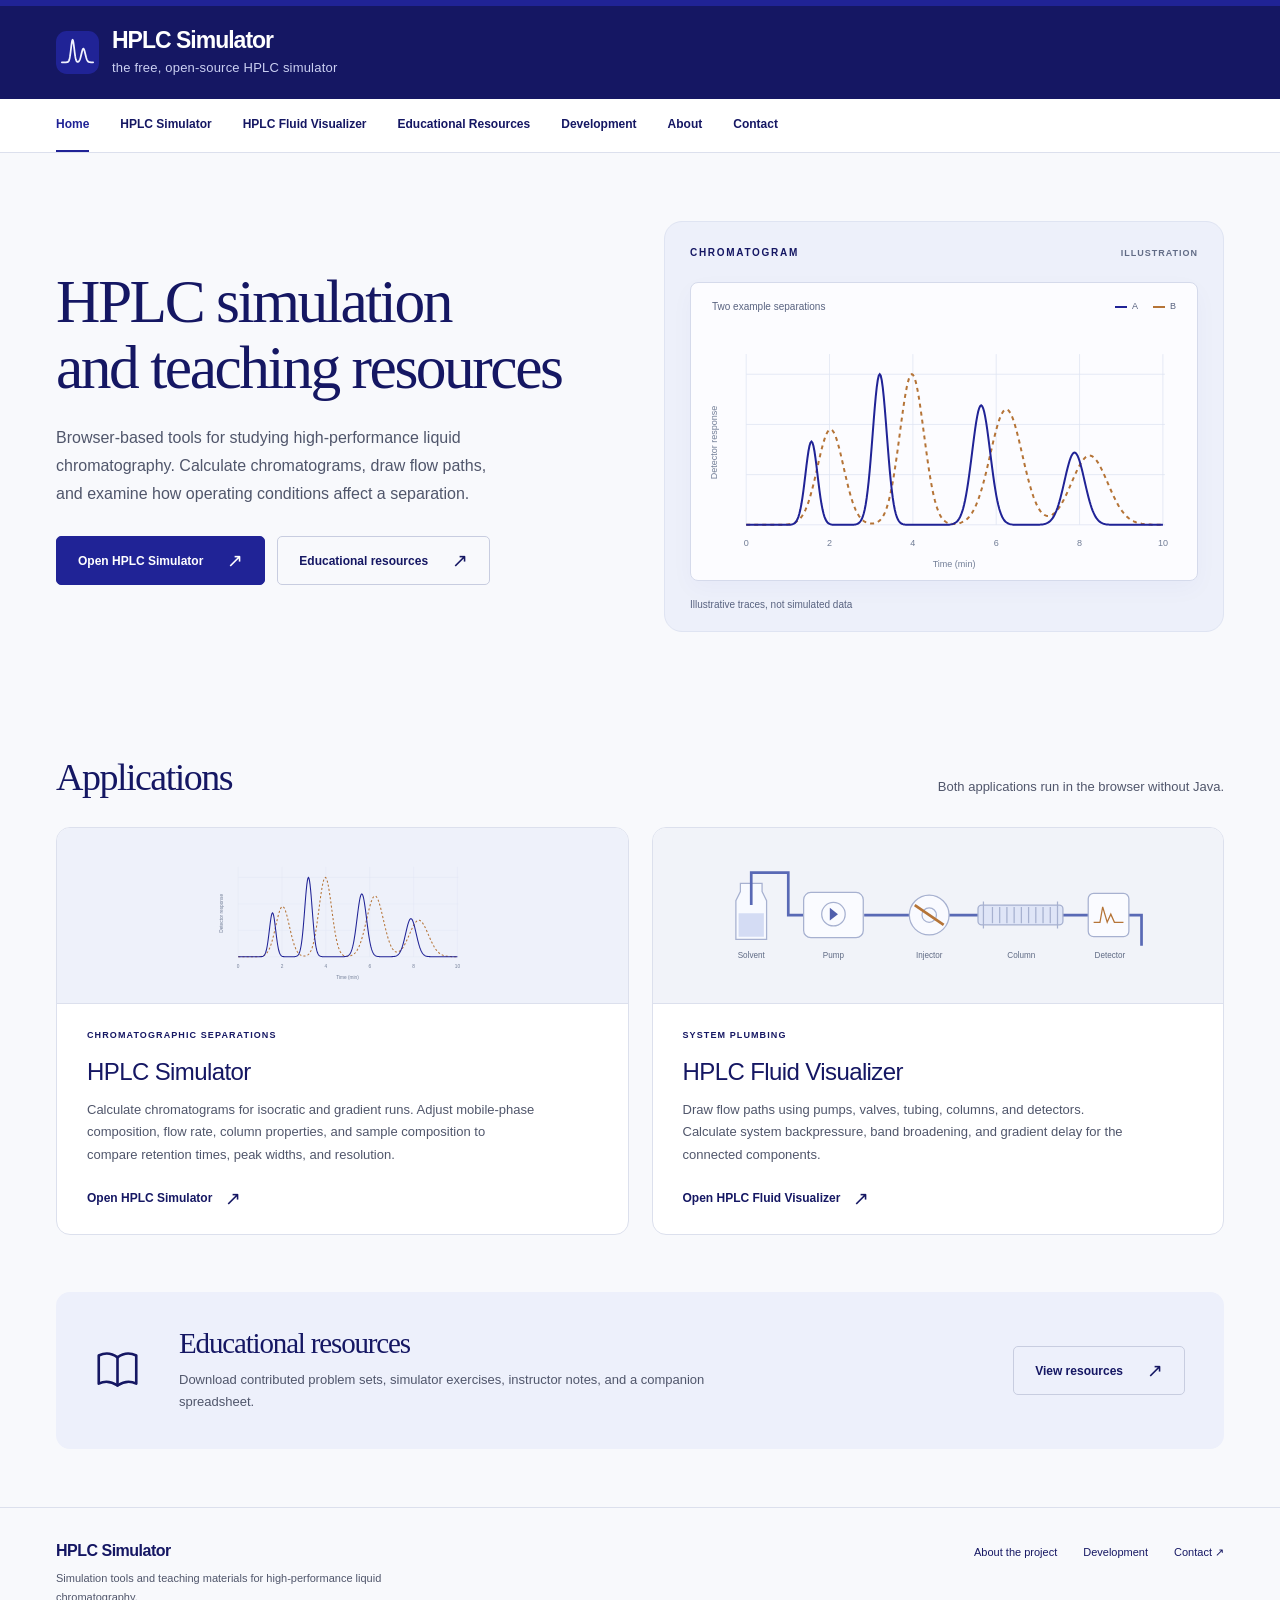
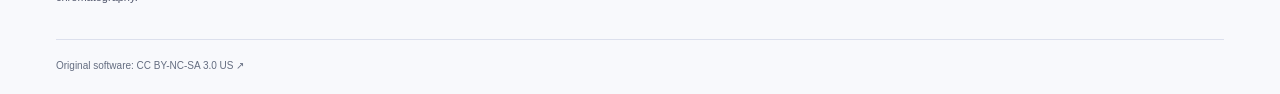
==== public/index.html @ 45ff45a1 "Add complete HPLC website for Cloudflare Pages" ====
<!doctype html>
<html lang="en"><head><meta charset="utf-8"><meta name="viewport" content="width=device-width, initial-scale=1"><meta name="description" content="Free HPLC simulation and education resources for students, educators, and scientists."><meta name="theme-color" content="#202396"><title>Home | HPLC Simulator</title><link rel="icon" href="assets/favicon.svg?v=6b6e14ec6e" type="image/svg+xml"><link rel="stylesheet" href="assets/site.css?v=50086b3960"><script src="assets/site.js?v=9037c2415f" defer></script></head>
<body><a class="skip" href="#main">Skip to content</a><header class="header"><div class="wrap"><div class="masthead"><a href="index.html" class="brand" aria-label="HPLC Simulator home"><svg aria-hidden="true" viewBox="0 0 44 44" fill="none"><rect width="44" height="44" rx="11" fill="#202396"/><path d="M6.00 32.00 L6.25 32.00 L6.50 32.00 L6.75 32.00 L7.00 32.00 L7.25 32.00 L7.50 32.00 L7.75 32.00 L8.00 32.00 L8.25 32.00 L8.50 32.00 L8.75 32.00 L9.00 32.00 L9.25 32.00 L9.50 32.00 L9.75 32.00 L10.00 32.00 L10.25 31.99 L10.50 31.99 L10.75 31.98 L11.00 31.97 L11.25 31.95 L11.50 31.91 L11.75 31.85 L12.00 31.77 L12.25 31.64 L12.50 31.44 L12.75 31.17 L13.00 30.78 L13.25 30.26 L13.50 29.58 L13.75 28.69 L14.00 27.60 L14.25 26.26 L14.50 24.70 L14.75 22.92 L15.00 20.97 L15.25 18.89 L15.50 16.79 L15.75 14.74 L16.00 12.86 L16.25 11.26 L16.50 10.03 L16.75 9.26 L17.00 9.00 L17.25 9.26 L17.50 10.03 L17.75 11.26 L18.00 12.86 L18.25 14.74 L18.50 16.78 L18.75 18.89 L19.00 20.97 L19.25 22.92 L19.50 24.70 L19.75 26.26 L20.00 27.59 L20.25 28.69 L20.50 29.56 L20.75 30.24 L21.00 30.75 L21.25 31.12 L21.50 31.37 L21.75 31.53 L22.00 31.61 L22.25 31.63 L22.50 31.59 L22.75 31.50 L23.00 31.35 L23.25 31.15 L23.50 30.88 L23.75 30.53 L24.00 30.10 L24.25 29.58 L24.50 28.97 L24.75 28.26 L25.00 27.45 L25.25 26.56 L25.50 25.59 L25.75 24.56 L26.00 23.51 L26.25 22.45 L26.50 21.43 L26.75 20.48 L27.00 19.65 L27.25 18.95 L27.50 18.43 L27.75 18.11 L28.00 18.00 L28.25 18.11 L28.50 18.43 L28.75 18.95 L29.00 19.65 L29.25 20.48 L29.50 21.43 L29.75 22.45 L30.00 23.51 L30.25 24.56 L30.50 25.59 L30.75 26.56 L31.00 27.45 L31.25 28.26 L31.50 28.97 L31.75 29.59 L32.00 30.11 L32.25 30.54 L32.50 30.89 L32.75 31.17 L33.00 31.38 L33.25 31.55 L33.50 31.68 L33.75 31.78 L34.00 31.84 L34.25 31.89 L34.50 31.93 L34.75 31.95 L35.00 31.97 L35.25 31.98 L35.50 31.99 L35.75 31.99 L36.00 32.00 L36.25 32.00 L36.50 32.00 L36.75 32.00 L37.00 32.00 L37.25 32.00 L37.50 32.00 L37.75 32.00 L38.00 32.00" stroke="#f1f3ff" stroke-width="1.8" stroke-linecap="round" stroke-linejoin="round"/></svg><span><strong>HPLC Simulator</strong><small>the free, open-source HPLC simulator</small></span></a><button class="menu-toggle" aria-expanded="false" aria-controls="main-nav">Menu ☰</button></div></div><div class="nav-band"><div class="wrap"><nav id="main-nav" class="nav" aria-label="Main navigation"><a href="index.html" aria-current="page">Home</a><a href="simulator.html">HPLC Simulator</a><a href="fluid-visualizer.html">HPLC Fluid Visualizer</a><a href="resources.html">Educational Resources</a><a href="development.html">Development</a><a href="about.html">About</a><a href="contact.html">Contact</a></nav></div></div></header>
<main id="main" class="wrap"><section class="hero"><div><h1>HPLC simulation<br>and teaching resources</h1><p class="intro">Browser-based tools for studying high-performance liquid chromatography. Calculate chromatograms, draw flow paths, and examine how operating conditions affect a separation.</p><div class="actions"><a class="button" href="simulator.html">Open HPLC Simulator<span class="arrow" aria-hidden="true">↗</span></a><a class="button secondary" href="resources.html">Educational resources<span class="arrow" aria-hidden="true">↗</span></a></div></div>
<div class="hero-figure"><div class="figure-top"><span>Chromatogram</span><span>Illustration</span></div><div class="chart-card"><div class="chart-caption"><span>Two example separations</span><div class="chart-legend"><span><i></i>A</span><span><i></i>B</span></div></div><svg role="img" aria-label="Illustrative chromatogram comparing two separations; not simulated data" viewBox="0 0 480 248"><g stroke="#e0e5f3" stroke-width=".8"><path d="M43 52H460"/><path d="M43 102H460"/><path d="M43 152H460"/><path d="M43 202H460"/><path d="M43 32V202"/><path d="M126 32V202"/><path d="M209 32V202"/><path d="M292 32V202"/><path d="M375 32V202"/><path d="M458 32V202"/></g><g fill="#727e97" font-family="Arial,sans-serif" font-size="9"><text x="43" y="223" text-anchor="middle">0</text><text x="126" y="223" text-anchor="middle">2</text><text x="209" y="223" text-anchor="middle">4</text><text x="292" y="223" text-anchor="middle">6</text><text x="375" y="223" text-anchor="middle">8</text><text x="458" y="223" text-anchor="middle">10</text><text x="250" y="244" text-anchor="middle">Time (min)</text><text x="14" y="120" transform="rotate(-90 14 120)" text-anchor="middle">Detector response</text></g><polyline points="43,202.00 44,202.00 45,202.00 46,202.00 47,202.00 48,202.00 49,202.00 50,202.00 51,202.00 52,202.00 53,202.00 54,202.00 55,202.00 56,202.00 57,202.00 58,202.00 59,202.00 60,202.00 61,202.00 62,202.00 63,202.00 64,202.00 65,202.00 66,202.00 67,202.00 68,202.00 69,202.00 70,201.99 71,201.99 72,201.99 73,201.98 74,201.98 75,201.97 76,201.96 77,201.94 78,201.92 79,201.90 80,201.86 81,201.82 82,201.76 83,201.69 84,201.60 85,201.49 86,201.34 87,201.16 88,200.94 89,200.67 90,200.35 91,199.95 92,199.47 93,198.89 94,198.21 95,197.41 96,196.47 97,195.37 98,194.11 99,192.66 100,191.01 101,189.14 102,187.05 103,184.72 104,182.14 105,179.31 106,176.23 107,172.91 108,169.35 109,165.57 110,161.60 111,157.46 112,153.18 113,148.80 114,144.38 115,139.96 116,135.59 117,131.33 118,127.24 119,123.39 120,119.82 121,116.60 122,113.77 123,111.39 124,109.50 125,108.12 126,107.28 127,107.00 128,107.28 129,108.12 130,109.50 131,111.39 132,113.77 133,116.60 134,119.82 135,123.39 136,127.24 137,131.33 138,135.59 139,139.96 140,144.38 141,148.80 142,153.18 143,157.46 144,161.60 145,165.57 146,169.35 147,172.91 148,176.23 149,179.31 150,182.14 151,184.71 152,187.05 153,189.14 154,191.00 155,192.65 156,194.10 157,195.36 158,196.44 159,197.37 160,198.16 161,198.82 162,199.37 163,199.81 164,200.16 165,200.43 166,200.62 167,200.73 168,200.76 169,200.72 170,200.60 171,200.40 172,200.10 173,199.69 174,199.15 175,198.48 176,197.64 177,196.61 178,195.37 179,193.88 180,192.12 181,190.05 182,187.64 183,184.87 184,181.69 185,178.10 186,174.06 187,169.56 188,164.60 189,159.17 190,153.30 191,147.01 192,140.33 193,133.32 194,126.05 195,118.58 196,111.02 197,103.46 198,96.00 199,88.77 200,81.89 201,75.47 202,69.63 203,64.47 204,60.11 205,56.62 206,54.07 207,52.52 208,52.00 209,52.52 210,54.07 211,56.62 212,60.11 213,64.47 214,69.63 215,75.47 216,81.89 217,88.77 218,96.00 219,103.46 220,111.02 221,118.58 222,126.05 223,133.32 224,140.33 225,147.01 226,153.30 227,159.17 228,164.59 229,169.56 230,174.05 231,178.10 232,181.69 233,184.87 234,187.64 235,190.05 236,192.12 237,193.88 238,195.37 239,196.62 240,197.65 241,198.50 242,199.19 243,199.74 244,200.17 245,200.51 246,200.75 247,200.92 248,201.03 249,201.09 250,201.09 251,201.04 252,200.95 253,200.81 254,200.63 255,200.39 256,200.11 257,199.76 258,199.35 259,198.88 260,198.32 261,197.68 262,196.94 263,196.10 264,195.14 265,194.06 266,192.85 267,191.49 268,189.97 269,188.29 270,186.44 271,184.40 272,182.17 273,179.75 274,177.13 275,174.31 276,171.29 277,168.07 278,164.66 279,161.08 280,157.32 281,153.40 282,149.35 283,145.18 284,140.92 285,136.60 286,132.25 287,127.90 288,123.58 289,119.33 290,115.19 291,111.20 292,107.40 293,103.83 294,100.51 295,97.50 296,94.81 297,92.48 298,90.54 299,89.00 300,87.89 301,87.22 302,87.00 303,87.22 304,87.89 305,89.00 306,90.53 307,92.47 308,94.80 309,97.49 310,100.50 311,103.81 312,107.39 313,111.18 314,115.16 315,119.29 316,123.53 317,127.84 318,132.18 319,136.52 320,140.82 321,145.06 322,149.20 323,153.22 324,157.09 325,160.81 326,164.34 327,167.69 328,170.83 329,173.76 330,176.48 331,178.98 332,181.27 333,183.34 334,185.19 335,186.84 336,188.28 337,189.52 338,190.57 339,191.43 340,192.12 341,192.63 342,192.97 343,193.15 344,193.18 345,193.05 346,192.78 347,192.37 348,191.81 349,191.12 350,190.30 351,189.35 352,188.28 353,187.08 354,185.76 355,184.32 356,182.77 357,181.11 358,179.35 359,177.49 360,175.54 361,173.51 362,171.40 363,169.23 364,167.00 365,164.73 366,162.43 367,160.12 368,157.80 369,155.50 370,153.23 371,151.00 372,148.83 373,146.74 374,144.75 375,142.86 376,141.11 377,139.49 378,138.02 379,136.73 380,135.61 381,134.68 382,133.95 383,133.42 384,133.11 385,133.00 386,133.11 387,133.42 388,133.95 389,134.68 390,135.61 391,136.73 392,138.03 393,139.49 394,141.11 395,142.87 396,144.75 397,146.75 398,148.84 399,151.01 400,153.24 401,155.52 402,157.83 403,160.15 404,162.47 405,164.78 406,167.06 407,169.31 408,171.50 409,173.63 410,175.70 411,177.69 412,179.60 413,181.42 414,183.15 415,184.79 416,186.34 417,187.79 418,189.15 419,190.41 420,191.58 421,192.66 422,193.66 423,194.57 424,195.40 425,196.16 426,196.84 427,197.46 428,198.02 429,198.52 430,198.97 431,199.37 432,199.72 433,200.03 434,200.30 435,200.54 436,200.75 437,200.94 438,201.10 439,201.23 440,201.35 441,201.45 442,201.54 443,201.62 444,201.68 445,201.73 446,201.78 447,201.82 448,201.85 449,201.88 450,201.90 451,201.92 452,201.93 453,201.95 454,201.96 455,201.96 456,201.97 457,201.98 458,201.98" fill="none" stroke="#b57437" stroke-width="2" stroke-dasharray="4 4"/><polyline points="43,202.00 44,202.00 45,202.00 46,202.00 47,202.00 48,202.00 49,202.00 50,202.00 51,202.00 52,202.00 53,202.00 54,202.00 55,202.00 56,202.00 57,202.00 58,202.00 59,202.00 60,202.00 61,202.00 62,202.00 63,202.00 64,202.00 65,202.00 66,202.00 67,202.00 68,202.00 69,202.00 70,202.00 71,202.00 72,202.00 73,202.00 74,202.00 75,202.00 76,202.00 77,202.00 78,202.00 79,202.00 80,202.00 81,202.00 82,201.99 83,201.99 84,201.97 85,201.95 86,201.90 87,201.82 88,201.68 89,201.45 90,201.08 91,200.50 92,199.63 93,198.35 94,196.54 95,194.06 96,190.77 97,186.54 98,181.30 99,175.05 100,167.88 101,159.97 102,151.66 103,143.35 104,135.54 105,128.75 106,123.49 107,120.14 108,119.00 109,120.14 110,123.49 111,128.75 112,135.54 113,143.35 114,151.66 115,159.97 116,167.88 117,175.05 118,181.30 119,186.54 120,190.77 121,194.06 122,196.54 123,198.35 124,199.63 125,200.50 126,201.08 127,201.45 128,201.68 129,201.82 130,201.90 131,201.95 132,201.97 133,201.99 134,201.99 135,202.00 136,202.00 137,202.00 138,202.00 139,202.00 140,202.00 141,202.00 142,202.00 143,202.00 144,202.00 145,201.99 146,201.98 147,201.97 148,201.95 149,201.91 150,201.85 151,201.75 152,201.58 153,201.32 154,200.93 155,200.33 156,199.47 157,198.23 158,196.50 159,194.14 160,190.99 161,186.90 162,181.70 163,175.26 164,167.49 165,158.36 166,147.93 167,136.37 168,123.93 169,111.02 170,98.11 171,85.77 172,74.60 173,65.16 174,58.00 175,53.52 176,52.00 177,53.52 178,58.00 179,65.16 180,74.60 181,85.77 182,98.11 183,111.02 184,123.93 185,136.37 186,147.93 187,158.36 188,167.49 189,175.26 190,181.70 191,186.90 192,190.99 193,194.14 194,196.50 195,198.23 196,199.47 197,200.33 198,200.93 199,201.32 200,201.58 201,201.75 202,201.85 203,201.91 204,201.95 205,201.97 206,201.98 207,201.99 208,202.00 209,202.00 210,202.00 211,202.00 212,202.00 213,202.00 214,202.00 215,202.00 216,202.00 217,202.00 218,202.00 219,202.00 220,202.00 221,202.00 222,202.00 223,202.00 224,202.00 225,202.00 226,202.00 227,202.00 228,202.00 229,202.00 230,202.00 231,202.00 232,202.00 233,202.00 234,202.00 235,202.00 236,202.00 237,201.99 238,201.99 239,201.98 240,201.97 241,201.96 242,201.94 243,201.91 244,201.86 245,201.79 246,201.68 247,201.54 248,201.34 249,201.06 250,200.68 251,200.17 252,199.49 253,198.60 254,197.46 255,196.00 256,194.18 257,191.93 258,189.18 259,185.90 260,182.01 261,177.50 262,172.33 263,166.51 264,160.07 265,153.08 266,145.61 267,137.81 268,129.82 269,121.84 270,114.06 271,106.71 272,100.02 273,94.19 274,89.43 275,85.90 276,83.73 277,83.00 278,83.73 279,85.90 280,89.43 281,94.19 282,100.02 283,106.71 284,114.06 285,121.84 286,129.82 287,137.81 288,145.61 289,153.08 290,160.07 291,166.51 292,172.33 293,177.50 294,182.01 295,185.90 296,189.18 297,191.93 298,194.18 299,196.00 300,197.46 301,198.60 302,199.49 303,200.17 304,200.68 305,201.06 306,201.34 307,201.54 308,201.68 309,201.79 310,201.86 311,201.91 312,201.94 313,201.96 314,201.97 315,201.98 316,201.99 317,201.99 318,202.00 319,202.00 320,202.00 321,202.00 322,202.00 323,202.00 324,202.00 325,202.00 326,202.00 327,201.99 328,201.99 329,201.98 330,201.98 331,201.96 332,201.95 333,201.92 334,201.89 335,201.84 336,201.78 337,201.69 338,201.57 339,201.41 340,201.20 341,200.93 342,200.57 343,200.12 344,199.55 345,198.84 346,197.96 347,196.89 348,195.60 349,194.06 350,192.26 351,190.16 352,187.75 353,185.03 354,181.98 355,178.63 356,174.98 357,171.07 358,166.95 359,162.68 360,158.33 361,153.98 362,149.72 363,145.65 364,141.86 365,138.46 366,135.54 367,133.17 368,131.43 369,130.36 370,130.00 371,130.36 372,131.43 373,133.17 374,135.54 375,138.46 376,141.86 377,145.65 378,149.72 379,153.98 380,158.33 381,162.68 382,166.95 383,171.07 384,174.98 385,178.63 386,181.98 387,185.03 388,187.75 389,190.16 390,192.26 391,194.06 392,195.60 393,196.89 394,197.96 395,198.84 396,199.55 397,200.12 398,200.57 399,200.93 400,201.20 401,201.41 402,201.57 403,201.69 404,201.78 405,201.84 406,201.89 407,201.92 408,201.95 409,201.96 410,201.98 411,201.98 412,201.99 413,201.99 414,202.00 415,202.00 416,202.00 417,202.00 418,202.00 419,202.00 420,202.00 421,202.00 422,202.00 423,202.00 424,202.00 425,202.00 426,202.00 427,202.00 428,202.00 429,202.00 430,202.00 431,202.00 432,202.00 433,202.00 434,202.00 435,202.00 436,202.00 437,202.00 438,202.00 439,202.00 440,202.00 441,202.00 442,202.00 443,202.00 444,202.00 445,202.00 446,202.00 447,202.00 448,202.00 449,202.00 450,202.00 451,202.00 452,202.00 453,202.00 454,202.00 455,202.00 456,202.00 457,202.00 458,202.00" fill="none" stroke="#202396" stroke-width="2" stroke-dasharray=""/></svg></div><div class="figure-bottom"><span>Illustrative traces, not simulated data</span></div></div></section>
<section class="section"><div class="section-top"><div><h2>Applications</h2></div><p>Both applications run in the browser without Java.</p></div><div class="tool-grid">
<article class="tool-card"><div class="tool-art"><svg role="img" aria-label="Illustrative chromatogram comparing two separations; not simulated data" viewBox="0 0 480 248"><g stroke="#e0e5f3" stroke-width=".8"><path d="M43 52H460"/><path d="M43 102H460"/><path d="M43 152H460"/><path d="M43 202H460"/><path d="M43 32V202"/><path d="M126 32V202"/><path d="M209 32V202"/><path d="M292 32V202"/><path d="M375 32V202"/><path d="M458 32V202"/></g><g fill="#727e97" font-family="Arial,sans-serif" font-size="9"><text x="43" y="223" text-anchor="middle">0</text><text x="126" y="223" text-anchor="middle">2</text><text x="209" y="223" text-anchor="middle">4</text><text x="292" y="223" text-anchor="middle">6</text><text x="375" y="223" text-anchor="middle">8</text><text x="458" y="223" text-anchor="middle">10</text><text x="250" y="244" text-anchor="middle">Time (min)</text><text x="14" y="120" transform="rotate(-90 14 120)" text-anchor="middle">Detector response</text></g><polyline points="43,202.00 44,202.00 45,202.00 46,202.00 47,202.00 48,202.00 49,202.00 50,202.00 51,202.00 52,202.00 53,202.00 54,202.00 55,202.00 56,202.00 57,202.00 58,202.00 59,202.00 60,202.00 61,202.00 62,202.00 63,202.00 64,202.00 65,202.00 66,202.00 67,202.00 68,202.00 69,202.00 70,201.99 71,201.99 72,201.99 73,201.98 74,201.98 75,201.97 76,201.96 77,201.94 78,201.92 79,201.90 80,201.86 81,201.82 82,201.76 83,201.69 84,201.60 85,201.49 86,201.34 87,201.16 88,200.94 89,200.67 90,200.35 91,199.95 92,199.47 93,198.89 94,198.21 95,197.41 96,196.47 97,195.37 98,194.11 99,192.66 100,191.01 101,189.14 102,187.05 103,184.72 104,182.14 105,179.31 106,176.23 107,172.91 108,169.35 109,165.57 110,161.60 111,157.46 112,153.18 113,148.80 114,144.38 115,139.96 116,135.59 117,131.33 118,127.24 119,123.39 120,119.82 121,116.60 122,113.77 123,111.39 124,109.50 125,108.12 126,107.28 127,107.00 128,107.28 129,108.12 130,109.50 131,111.39 132,113.77 133,116.60 134,119.82 135,123.39 136,127.24 137,131.33 138,135.59 139,139.96 140,144.38 141,148.80 142,153.18 143,157.46 144,161.60 145,165.57 146,169.35 147,172.91 148,176.23 149,179.31 150,182.14 151,184.71 152,187.05 153,189.14 154,191.00 155,192.65 156,194.10 157,195.36 158,196.44 159,197.37 160,198.16 161,198.82 162,199.37 163,199.81 164,200.16 165,200.43 166,200.62 167,200.73 168,200.76 169,200.72 170,200.60 171,200.40 172,200.10 173,199.69 174,199.15 175,198.48 176,197.64 177,196.61 178,195.37 179,193.88 180,192.12 181,190.05 182,187.64 183,184.87 184,181.69 185,178.10 186,174.06 187,169.56 188,164.60 189,159.17 190,153.30 191,147.01 192,140.33 193,133.32 194,126.05 195,118.58 196,111.02 197,103.46 198,96.00 199,88.77 200,81.89 201,75.47 202,69.63 203,64.47 204,60.11 205,56.62 206,54.07 207,52.52 208,52.00 209,52.52 210,54.07 211,56.62 212,60.11 213,64.47 214,69.63 215,75.47 216,81.89 217,88.77 218,96.00 219,103.46 220,111.02 221,118.58 222,126.05 223,133.32 224,140.33 225,147.01 226,153.30 227,159.17 228,164.59 229,169.56 230,174.05 231,178.10 232,181.69 233,184.87 234,187.64 235,190.05 236,192.12 237,193.88 238,195.37 239,196.62 240,197.65 241,198.50 242,199.19 243,199.74 244,200.17 245,200.51 246,200.75 247,200.92 248,201.03 249,201.09 250,201.09 251,201.04 252,200.95 253,200.81 254,200.63 255,200.39 256,200.11 257,199.76 258,199.35 259,198.88 260,198.32 261,197.68 262,196.94 263,196.10 264,195.14 265,194.06 266,192.85 267,191.49 268,189.97 269,188.29 270,186.44 271,184.40 272,182.17 273,179.75 274,177.13 275,174.31 276,171.29 277,168.07 278,164.66 279,161.08 280,157.32 281,153.40 282,149.35 283,145.18 284,140.92 285,136.60 286,132.25 287,127.90 288,123.58 289,119.33 290,115.19 291,111.20 292,107.40 293,103.83 294,100.51 295,97.50 296,94.81 297,92.48 298,90.54 299,89.00 300,87.89 301,87.22 302,87.00 303,87.22 304,87.89 305,89.00 306,90.53 307,92.47 308,94.80 309,97.49 310,100.50 311,103.81 312,107.39 313,111.18 314,115.16 315,119.29 316,123.53 317,127.84 318,132.18 319,136.52 320,140.82 321,145.06 322,149.20 323,153.22 324,157.09 325,160.81 326,164.34 327,167.69 328,170.83 329,173.76 330,176.48 331,178.98 332,181.27 333,183.34 334,185.19 335,186.84 336,188.28 337,189.52 338,190.57 339,191.43 340,192.12 341,192.63 342,192.97 343,193.15 344,193.18 345,193.05 346,192.78 347,192.37 348,191.81 349,191.12 350,190.30 351,189.35 352,188.28 353,187.08 354,185.76 355,184.32 356,182.77 357,181.11 358,179.35 359,177.49 360,175.54 361,173.51 362,171.40 363,169.23 364,167.00 365,164.73 366,162.43 367,160.12 368,157.80 369,155.50 370,153.23 371,151.00 372,148.83 373,146.74 374,144.75 375,142.86 376,141.11 377,139.49 378,138.02 379,136.73 380,135.61 381,134.68 382,133.95 383,133.42 384,133.11 385,133.00 386,133.11 387,133.42 388,133.95 389,134.68 390,135.61 391,136.73 392,138.03 393,139.49 394,141.11 395,142.87 396,144.75 397,146.75 398,148.84 399,151.01 400,153.24 401,155.52 402,157.83 403,160.15 404,162.47 405,164.78 406,167.06 407,169.31 408,171.50 409,173.63 410,175.70 411,177.69 412,179.60 413,181.42 414,183.15 415,184.79 416,186.34 417,187.79 418,189.15 419,190.41 420,191.58 421,192.66 422,193.66 423,194.57 424,195.40 425,196.16 426,196.84 427,197.46 428,198.02 429,198.52 430,198.97 431,199.37 432,199.72 433,200.03 434,200.30 435,200.54 436,200.75 437,200.94 438,201.10 439,201.23 440,201.35 441,201.45 442,201.54 443,201.62 444,201.68 445,201.73 446,201.78 447,201.82 448,201.85 449,201.88 450,201.90 451,201.92 452,201.93 453,201.95 454,201.96 455,201.96 456,201.97 457,201.98 458,201.98" fill="none" stroke="#b57437" stroke-width="2" stroke-dasharray="4 4"/><polyline points="43,202.00 44,202.00 45,202.00 46,202.00 47,202.00 48,202.00 49,202.00 50,202.00 51,202.00 52,202.00 53,202.00 54,202.00 55,202.00 56,202.00 57,202.00 58,202.00 59,202.00 60,202.00 61,202.00 62,202.00 63,202.00 64,202.00 65,202.00 66,202.00 67,202.00 68,202.00 69,202.00 70,202.00 71,202.00 72,202.00 73,202.00 74,202.00 75,202.00 76,202.00 77,202.00 78,202.00 79,202.00 80,202.00 81,202.00 82,201.99 83,201.99 84,201.97 85,201.95 86,201.90 87,201.82 88,201.68 89,201.45 90,201.08 91,200.50 92,199.63 93,198.35 94,196.54 95,194.06 96,190.77 97,186.54 98,181.30 99,175.05 100,167.88 101,159.97 102,151.66 103,143.35 104,135.54 105,128.75 106,123.49 107,120.14 108,119.00 109,120.14 110,123.49 111,128.75 112,135.54 113,143.35 114,151.66 115,159.97 116,167.88 117,175.05 118,181.30 119,186.54 120,190.77 121,194.06 122,196.54 123,198.35 124,199.63 125,200.50 126,201.08 127,201.45 128,201.68 129,201.82 130,201.90 131,201.95 132,201.97 133,201.99 134,201.99 135,202.00 136,202.00 137,202.00 138,202.00 139,202.00 140,202.00 141,202.00 142,202.00 143,202.00 144,202.00 145,201.99 146,201.98 147,201.97 148,201.95 149,201.91 150,201.85 151,201.75 152,201.58 153,201.32 154,200.93 155,200.33 156,199.47 157,198.23 158,196.50 159,194.14 160,190.99 161,186.90 162,181.70 163,175.26 164,167.49 165,158.36 166,147.93 167,136.37 168,123.93 169,111.02 170,98.11 171,85.77 172,74.60 173,65.16 174,58.00 175,53.52 176,52.00 177,53.52 178,58.00 179,65.16 180,74.60 181,85.77 182,98.11 183,111.02 184,123.93 185,136.37 186,147.93 187,158.36 188,167.49 189,175.26 190,181.70 191,186.90 192,190.99 193,194.14 194,196.50 195,198.23 196,199.47 197,200.33 198,200.93 199,201.32 200,201.58 201,201.75 202,201.85 203,201.91 204,201.95 205,201.97 206,201.98 207,201.99 208,202.00 209,202.00 210,202.00 211,202.00 212,202.00 213,202.00 214,202.00 215,202.00 216,202.00 217,202.00 218,202.00 219,202.00 220,202.00 221,202.00 222,202.00 223,202.00 224,202.00 225,202.00 226,202.00 227,202.00 228,202.00 229,202.00 230,202.00 231,202.00 232,202.00 233,202.00 234,202.00 235,202.00 236,202.00 237,201.99 238,201.99 239,201.98 240,201.97 241,201.96 242,201.94 243,201.91 244,201.86 245,201.79 246,201.68 247,201.54 248,201.34 249,201.06 250,200.68 251,200.17 252,199.49 253,198.60 254,197.46 255,196.00 256,194.18 257,191.93 258,189.18 259,185.90 260,182.01 261,177.50 262,172.33 263,166.51 264,160.07 265,153.08 266,145.61 267,137.81 268,129.82 269,121.84 270,114.06 271,106.71 272,100.02 273,94.19 274,89.43 275,85.90 276,83.73 277,83.00 278,83.73 279,85.90 280,89.43 281,94.19 282,100.02 283,106.71 284,114.06 285,121.84 286,129.82 287,137.81 288,145.61 289,153.08 290,160.07 291,166.51 292,172.33 293,177.50 294,182.01 295,185.90 296,189.18 297,191.93 298,194.18 299,196.00 300,197.46 301,198.60 302,199.49 303,200.17 304,200.68 305,201.06 306,201.34 307,201.54 308,201.68 309,201.79 310,201.86 311,201.91 312,201.94 313,201.96 314,201.97 315,201.98 316,201.99 317,201.99 318,202.00 319,202.00 320,202.00 321,202.00 322,202.00 323,202.00 324,202.00 325,202.00 326,202.00 327,201.99 328,201.99 329,201.98 330,201.98 331,201.96 332,201.95 333,201.92 334,201.89 335,201.84 336,201.78 337,201.69 338,201.57 339,201.41 340,201.20 341,200.93 342,200.57 343,200.12 344,199.55 345,198.84 346,197.96 347,196.89 348,195.60 349,194.06 350,192.26 351,190.16 352,187.75 353,185.03 354,181.98 355,178.63 356,174.98 357,171.07 358,166.95 359,162.68 360,158.33 361,153.98 362,149.72 363,145.65 364,141.86 365,138.46 366,135.54 367,133.17 368,131.43 369,130.36 370,130.00 371,130.36 372,131.43 373,133.17 374,135.54 375,138.46 376,141.86 377,145.65 378,149.72 379,153.98 380,158.33 381,162.68 382,166.95 383,171.07 384,174.98 385,178.63 386,181.98 387,185.03 388,187.75 389,190.16 390,192.26 391,194.06 392,195.60 393,196.89 394,197.96 395,198.84 396,199.55 397,200.12 398,200.57 399,200.93 400,201.20 401,201.41 402,201.57 403,201.69 404,201.78 405,201.84 406,201.89 407,201.92 408,201.95 409,201.96 410,201.98 411,201.98 412,201.99 413,201.99 414,202.00 415,202.00 416,202.00 417,202.00 418,202.00 419,202.00 420,202.00 421,202.00 422,202.00 423,202.00 424,202.00 425,202.00 426,202.00 427,202.00 428,202.00 429,202.00 430,202.00 431,202.00 432,202.00 433,202.00 434,202.00 435,202.00 436,202.00 437,202.00 438,202.00 439,202.00 440,202.00 441,202.00 442,202.00 443,202.00 444,202.00 445,202.00 446,202.00 447,202.00 448,202.00 449,202.00 450,202.00 451,202.00 452,202.00 453,202.00 454,202.00 455,202.00 456,202.00 457,202.00 458,202.00" fill="none" stroke="#202396" stroke-width="2" stroke-dasharray=""/></svg></div><div class="tool-copy"><div class="tag">Chromatographic separations</div><h3>HPLC Simulator</h3><p>Calculate chromatograms for isocratic and gradient runs. Adjust mobile-phase composition, flow rate, column properties, and sample composition to compare retention times, peak widths, and resolution.</p><a class="text-link" href="simulator.html">Open HPLC Simulator <span class="arrow" aria-hidden="true">↗</span></a></div></article>
<article class="tool-card"><div class="tool-art sand"><svg role="img" aria-label="Illustrative HPLC flow path from solvent through a pump, injection valve, column, and detector" viewBox="0 0 480 145">
    <g fill="none" stroke="#a7b1d0" stroke-width="1.4"><path d="M21 46v-9h24v9l5 10v43H16V56Z" fill="#f8faff"/><path d="M19 70h28v26H19Z" fill="#d4dcf4" stroke="none"/>
    <path d="M33 61V25h41v47h40M158 72h54M248 72h38M377 72h30M449 72h16v34" stroke="#5969b5" stroke-width="3"/>
    <rect x="91" y="47" width="66" height="50" rx="8" fill="#fafbff"/><circle cx="124" cy="71" r="13"/><path d="m120 64 9 7-9 7Z" fill="#505fac" stroke="none"/>
    <circle cx="230" cy="72" r="22" fill="#f9faff"/><circle cx="230" cy="72" r="8"/><path d="m214 61 32 22" stroke="#b57437" stroke-width="3"/>
    <rect x="284" y="61" width="94" height="22" rx="4" fill="#dfe5f7"/><path d="M290 57v30M372 57v30M300 63v18M308 63v18M316 63v18M324 63v18M332 63v18M340 63v18M348 63v18M356 63v18M364 63v18"/>
    <rect x="406" y="48" width="45" height="48" rx="6" fill="#fafbff"/><path d="M412 80h7l3-17 5 17 4-9 4 9h10" stroke="#b57437"/>
    </g><g fill="#606b85" font-family="Arial,sans-serif" font-size="9" text-anchor="middle"><text x="33" y="120">Solvent</text><text x="124" y="120">Pump</text><text x="230" y="120">Injector</text><text x="332" y="120">Column</text><text x="430" y="120">Detector</text></g></svg></div><div class="tool-copy"><div class="tag">System plumbing</div><h3>HPLC Fluid Visualizer</h3><p>Draw flow paths using pumps, valves, tubing, columns, and detectors. Calculate system backpressure, band broadening, and gradient delay for the connected components.</p><a class="text-link" href="fluid-visualizer.html">Open HPLC Fluid Visualizer <span class="arrow" aria-hidden="true">↗</span></a></div></article></div></section>
<section class="learning-band"><div class="book-icon"><svg aria-hidden="true" width="45" height="45" viewBox="0 0 24 24" fill="none" stroke="currentColor" stroke-width="1.4" stroke-linecap="round" stroke-linejoin="round"><path d="M12 5C8 2 4 3 2 4v15c4-2 7-1 10 1 3-2 6-3 10-1V4c-2-1-6-2-10 1Z"/><path d="M12 5v15"/></svg></div><div><h2>Educational resources</h2><p>Download contributed problem sets, simulator exercises, instructor notes, and a companion spreadsheet.</p></div><a class="button secondary" href="resources.html">View resources<span class="arrow" aria-hidden="true">↗</span></a></section></main>
<footer class="footer"><div class="wrap"><div class="footer-top"><div><a href="index.html" class="footer-brand" style="text-decoration:none">HPLC Simulator</a><p>Simulation tools and teaching materials for high-performance liquid chromatography.</p></div><div class="footer-links"><a href="about.html">About the project</a><a href="development.html">Development</a><a href="contact.html">Contact ↗</a></div></div><div class="footer-bottom"><span>Original software: <a href="https://creativecommons.org/licenses/by-nc-sa/3.0/us/">CC BY-NC-SA 3.0 US ↗</a></span></div></div></footer></body></html>
---- public/assets/site.css ----
@charset "UTF-8";
:root{--ink:#151763;--body:#50566b;--green:#202396;--mint:#edf0fb;--paper:#f8f9fc;--line:#dce0ed;--gold:#b57437;--white:#fff;--radius:14px;font-family:Inter,"Segoe UI",Arial,sans-serif;color:var(--ink);background:var(--paper);font-synthesis:none}
*{box-sizing:border-box}body{margin:0}a{color:inherit;text-underline-offset:4px}a:hover{color:#353ac0}button,input{font:inherit}button,a,input,summary{-webkit-tap-highlight-color:transparent}button{cursor:pointer}a:focus-visible,button:focus-visible,input:focus-visible,summary:focus-visible{outline:3px solid #b57437;outline-offset:5px}::selection{background:#dde2ff}p{line-height:1.75;color:var(--body)}h1,h2,h3,p{margin-top:0}h1,h2{font-family:Georgia,"Times New Roman",serif;font-weight:400;letter-spacing:-.04em}h1{font-size:clamp(42px,4.8vw,68px);line-height:1.08;margin-bottom:24px}h2{font-size:38px;line-height:1.16;margin-bottom:16px}h3{font-size:20px;letter-spacing:-.025em;line-height:1.4}svg{display:block;max-width:100%}.wrap{max-width:1248px;padding:0 40px;margin:auto}.skip{position:fixed;left:20px;top:-80px;z-index:9;padding:12px;background:white}.skip:focus{top:12px}
.header{background:var(--paper);border-bottom:1px solid var(--line)}.masthead{min-height:93px;display:flex;align-items:center;justify-content:space-between;gap:24px}.brand{text-decoration:none;display:flex;align-items:center;gap:13px}.brand svg{width:43px;height:43px}.brand strong{font-weight:650;font-size:23px;letter-spacing:-1px;display:block}.brand small{display:block;font-size:10px;text-transform:uppercase;letter-spacing:2px;margin-top:5px;color:var(--body)}.header-note{display:flex;align-items:center;gap:9px;font-size:12px;color:var(--body)}.dot{width:6px;height:6px;border-radius:50%;background:#7077d6;display:inline-block}.nav{display:flex;gap:31px}.nav a{font-size:12px;font-weight:600;white-space:nowrap;text-decoration:none;padding:18px 0 19px;border-bottom:2px solid transparent}.nav a[aria-current=page]{border-color:var(--green);color:var(--green)}.nav a:hover{border-color:#a6add3}.menu-toggle{display:none;border:1px solid var(--line);border-radius:6px;background:none;padding:10px 14px}.eyebrow{text-transform:uppercase;font-size:10px;letter-spacing:2px;font-weight:650;color:var(--green);margin-bottom:22px;display:flex;align-items:center;gap:10px}.eyebrow:before{content:"";height:1px;width:24px;background:currentColor}.hero{display:grid;grid-template-columns:1fr 1fr;gap:48px;align-items:center;padding-top:68px;padding-bottom:66px}.hero h1 em{font-weight:400;color:#5259a9}.hero .intro{font-size:16px;max-width:460px}.actions{display:flex;gap:12px;flex-wrap:wrap;margin-top:28px}.button{display:inline-flex;align-items:center;justify-content:center;gap:24px;padding:14px 21px;font-size:12px;font-weight:600;text-decoration:none;background:var(--green);color:white;border:1px solid var(--green);border-radius:5px;min-height:46px}.button:hover{background:#151763;color:white}.button.secondary{background:transparent;color:var(--ink);border-color:#c8cde0}.button.secondary:hover{background:var(--mint)}.arrow{font-size:19px;line-height:1}.quiet-note{font-size:11px;margin:21px 0 0;color:#626983;display:flex;gap:8px;align-items:center}.hero-figure{position:relative;background:#edf0fa;padding:25px 25px 21px;border-radius:18px;overflow:hidden;border:1px solid #dfe4f2}.figure-top{display:flex;align-items:center;justify-content:space-between;font-size:10px;text-transform:uppercase;letter-spacing:1.7px;font-weight:650;margin-bottom:24px}.figure-top span:last-child{font-size:9px;letter-spacing:1px;color:#626c86}.chart-card{background:#fcfcff;border:1px solid #d5daeb;border-radius:8px;padding:18px 12px 9px;box-shadow:0 8px 25px #20239608}.chart-caption{font-size:10px;display:flex;justify-content:space-between;gap:10px;padding:0 9px 10px;color:#596380}.chart-legend{display:flex;gap:15px;font-size:9px}.chart-legend i{display:inline-block;width:12px;height:2px;background:var(--green);vertical-align:middle;margin-right:5px}.chart-legend span:last-child i{background:var(--gold)}.figure-bottom{display:flex;justify-content:space-between;font-size:10px;margin-top:18px;color:#596380}.figure-bottom strong{font-weight:500;color:var(--green)}.principles{border-top:1px solid var(--line);border-bottom:1px solid var(--line);display:grid;grid-template-columns:repeat(3,1fr);padding:24px 0;gap:25px}.principle{display:flex;align-items:center;gap:13px;font-size:12px}.principle svg{width:22px;height:22px;flex-shrink:0}.principle small{display:block;color:var(--body);font-size:11px;margin-top:4px}.section{padding-top:57px;padding-bottom:57px}.section-top{display:flex;align-items:end;justify-content:space-between;gap:25px;margin-bottom:28px}.section-top h2{margin:0}.section-top p{margin:0;font-size:13px;max-width:360px}.section-top .eyebrow{margin-bottom:13px}.tool-grid{display:grid;grid-template-columns:1fr 1fr;gap:23px}.tool-card{background:#fff;border:1px solid var(--line);border-radius:var(--radius);overflow:hidden;display:flex;flex-direction:column}.tool-art{height:176px;background:#eef1fa;padding:22px 34px;border-bottom:1px solid var(--line);overflow:hidden}.tool-art.sand{background:#f1f3f9}.tool-art svg{width:100%;height:100%}.tool-copy{padding:26px 30px;flex:1;display:flex;flex-direction:column}.tool-copy h3{margin:15px 0 10px;font-size:24px;font-weight:500}.tool-copy p{font-size:13px;max-width:450px;margin-bottom:22px}.tag{font-size:9px;letter-spacing:1.1px;text-transform:uppercase;font-weight:600}.tag span{color:#6c7385;margin-left:10px;font-weight:400}.text-link{display:inline-flex;gap:13px;align-items:center;font-size:12px;font-weight:650;text-decoration:none;align-self:start;margin-top:auto}.text-link:hover{text-decoration:underline}.learning-band{border-radius:var(--radius);padding:35px 39px;background:var(--mint);display:grid;grid-template-columns:60px 1fr auto;gap:24px;align-items:center;margin-bottom:58px}.learning-band h2{font-size:29px;margin:0 0 8px}.learning-band p{font-size:13px;margin:0;max-width:590px}.book-icon{width:45px;height:45px}.footer{border-top:1px solid var(--line);padding:34px 0 23px}.footer-top{display:flex;justify-content:space-between;gap:30px}.footer-brand{font-size:16px;font-weight:600;letter-spacing:-.5px}.footer p{font-size:11px;max-width:390px;margin-top:9px}.footer-links{display:flex;gap:26px;font-size:11px;padding-top:4px}.footer-links a{text-decoration:none}.footer-bottom{border-top:1px solid var(--line);margin-top:20px;padding-top:20px;display:flex;justify-content:space-between;gap:20px;font-size:10px;color:#646d80}.footer-bottom a{text-decoration:none}
.page-heading{padding:55px 0 35px;max-width:790px}.page-heading h1{font-size:52px;margin-bottom:18px}.page-heading p{font-size:16px;max-width:670px}.page-heading .eyebrow{margin-bottom:18px}.notice{border:1px solid #d6daea;border-radius:8px;background:#eef1fc;padding:17px 22px;display:flex;gap:13px;align-items:start;margin-bottom:28px;font-size:13px;line-height:1.7}.notice svg{flex-shrink:0;margin-top:3px}.notice p{margin:0}.notice strong{color:var(--ink)}.split{display:grid;grid-template-columns:1.35fr 1fr;gap:35px;align-items:start;margin-bottom:50px}.panel{background:white;border:1px solid var(--line);border-radius:var(--radius);padding:29px}.panel h2{font-size:28px}.panel p,.panel li{font-size:13px;color:var(--body);line-height:1.8}.panel ul{padding-left:20px}.panel li{margin-bottom:9px}.large-art{background:#edf1fa;border:1px solid var(--line);border-radius:var(--radius);padding:30px;margin-bottom:20px}.large-art svg{width:100%}.art-label{font-size:10px;text-align:center;margin:15px 0 0;letter-spacing:.2px;color:#596582}.steps{display:grid;grid-template-columns:repeat(3,1fr);gap:25px;margin:25px 0 45px}.step{border-top:1px solid var(--line);padding-top:22px}.step-number{color:#7d86ab;font-family:Georgia,serif;font-size:30px;display:block;margin-bottom:15px}.step h3{font-size:16px;margin-bottom:10px}.step p{font-size:13px}.subheading{font-size:30px;margin-top:40px}.resource-tools{display:flex;justify-content:space-between;gap:18px;margin-bottom:22px;align-items:center;flex-wrap:wrap}.filters{display:flex;gap:5px;flex-wrap:wrap}.filter{border:1px solid transparent;background:none;padding:10px 15px;border-radius:5px;color:var(--body);font-size:12px;min-height:42px}.filter[aria-pressed=true]{background:var(--green);color:white}.search{border:1px solid #ccd1e1;background:white;border-radius:5px;min-height:43px;padding:10px 15px;width:270px;max-width:100%}.resource-grid{display:grid;grid-template-columns:repeat(2,1fr);gap:20px;margin-bottom:20px}.resource-card{background:#fff;border:1px solid var(--line);border-radius:10px;padding:25px;display:flex;flex-direction:column}.resource-card .tag{color:#565e8b;margin-bottom:17px}.resource-card h2{font-family:inherit;letter-spacing:-.4px;font-size:20px;font-weight:500;margin-bottom:10px}.resource-card p{font-size:13px;margin:0 0 12px}.resource-meta{font-size:11px;color:#626c82;display:block;margin-bottom:21px}.resource-card a{padding-top:16px;border-top:1px solid var(--line);width:100%;justify-content:space-between;margin-top:auto}.resource-count{font-size:11px;color:var(--body);margin:14px 0 25px}.empty{padding:35px;border:1px dashed var(--line);border-radius:10px;grid-column:1/-1}.download-list{list-style:none;padding:0!important;margin:15px 0 0}.download-list li{margin:0;border-top:1px solid var(--line)}.download-list a{display:flex;justify-content:space-between;gap:20px;padding:15px 0;text-decoration:none;font-size:12px}.download-list small{white-space:nowrap;color:#636c80}.details{border-top:1px solid var(--line);padding:20px 0}.details:last-child{border-bottom:1px solid var(--line)}summary{cursor:pointer;font-size:14px;font-weight:600;padding:4px 0}.details p{font-size:13px;margin:14px 0 0}.content-bottom{padding-bottom:55px}.people{display:grid;grid-template-columns:repeat(3,1fr);gap:20px;margin:25px 0}.person{border-top:1px solid var(--line);padding-top:23px}.person h3{margin-bottom:5px;font-size:17px}.person p{font-size:12px;margin-bottom:10px}.support{font-size:12px;padding:24px;background:#edf0fa;border-radius:8px;margin-top:30px;line-height:1.8;color:var(--body)}.contact-grid{display:grid;grid-template-columns:1fr 1fr;gap:24px;margin-bottom:45px}.contact-card{padding:32px;background:white;border:1px solid var(--line);border-radius:12px}.initials{width:48px;height:48px;display:grid;place-items:center;background:var(--mint);border-radius:50%;font-family:Georgia,serif;font-size:18px;margin-bottom:23px}.contact-card h2{font-size:30px}.contact-card p{font-size:13px}.email{font-size:14px}.preview-badge{display:inline-flex;align-items:center;gap:7px;color:#596182;background:#eff2fb;border:1px solid #d7ddef;padding:6px 9px;border-radius:4px;font-size:10px;letter-spacing:.3px}.sr-only{position:absolute;width:1px;height:1px;padding:0;margin:-1px;overflow:hidden;clip:rect(0,0,0,0);white-space:nowrap;border:0}[hidden]{display:none!important}
@media(min-width:1500px){.hero{padding-top:85px;padding-bottom:80px}}
@media(max-width:1050px){.nav{gap:22px}.nav a{font-size:11px}.hero{gap:28px}.wrap{padding:0 28px}.hero h1{font-size:53px}.hero-figure{padding:20px}.learning-band{padding:30px;grid-template-columns:45px 1fr}.learning-band>.button{grid-column:2;justify-self:start}.hero .intro{font-size:14px}.section-top p{max-width:300px}}
@media(max-width:780px){.wrap{padding:0 22px}.masthead{min-height:80px}.header-note{display:none}.menu-toggle{display:block}.nav{display:none;padding:5px 0 15px;gap:0;grid-template-columns:1fr 1fr}.nav.open{display:grid}.nav a{padding:13px 9px;white-space:normal;font-size:12px}.hero{grid-template-columns:1fr;padding-top:40px;padding-bottom:35px;gap:35px}.hero h1{font-size:clamp(43px,8vw,61px);max-width:550px}.hero .intro{font-size:15px;max-width:530px}.hero-figure{max-width:580px;width:100%}.principles{gap:15px;padding:22px 0}.principle{align-items:start;gap:8px;font-size:11px}.principle small{font-size:10px;line-height:1.5}.principle svg{width:18px}.section{padding:38px 0}.section-top{align-items:start;flex-direction:column;gap:14px}.section-top p{max-width:100%}h2{font-size:33px}.tool-art{padding:20px;height:145px}.tool-copy{padding:23px}.tool-copy h3{font-size:21px}.tag span{display:block;margin:5px 0 0}.learning-band{margin-bottom:38px}.footer-top{flex-direction:column;gap:10px}.footer-bottom{flex-direction:column;gap:10px}.page-heading{padding-top:36px}.page-heading h1{font-size:43px}.split{grid-template-columns:1fr;gap:20px}.steps{gap:20px}.people{grid-template-columns:1fr}.resource-tools{align-items:stretch}.search{width:100%}.contact-card{padding:23px}.email{font-size:12px}}
@media(max-width:520px){.brand strong{font-size:21px}.brand small{font-size:8px;letter-spacing:1.7px}.brand svg{width:35px}.masthead{gap:10px}.menu-toggle{font-size:11px;padding:10px}.tool-grid,.resource-grid,.contact-grid,.steps{grid-template-columns:1fr}.principles{grid-template-columns:1fr;gap:17px}.principle{align-items:center;font-size:12px;gap:13px}.principle small{display:inline;margin-left:8px;font-size:11px}.principle svg{width:21px}.hero-figure{padding:17px 12px}.figure-top{padding:0 6px;font-size:9px}.figure-top span:last-child{font-size:8px}.hero .actions{gap:9px}.button{padding:13px 16px;gap:15px}.learning-band{grid-template-columns:1fr;padding:26px;gap:16px}.learning-band>.button{grid-column:1}.book-icon{width:34px;height:34px}.footer-links{gap:22px;flex-wrap:wrap}.panel{padding:23px}.page-heading h1{font-size:39px}.steps{gap:10px}.step{padding-top:18px}.step-number{margin-bottom:7px}.large-art{padding:15px}.filters{gap:0}.filter{padding:10px 12px}.resource-card{padding:22px}.section-top h2{font-size:31px}}
.hero>*,.split>*,.resource-grid>*,.contact-grid>*{min-width:0}
@media(max-width:780px){.resource-tools>label{width:100%}}
@media(max-width:380px){.wrap{padding:0 18px}.brand{gap:9px}.brand strong{font-size:19px}.brand small{font-size:6px;letter-spacing:1.2px}.brand svg{width:31px}.hero h1{font-size:35px}.eyebrow{font-size:9px;letter-spacing:1.4px}.figure-top{gap:8px;flex-wrap:wrap}.figure-bottom{gap:12px;font-size:9px}.chart-caption{font-size:9px}.hero-figure{padding:17px 9px}.page-heading h1{font-size:35px}.footer-links{gap:15px}}
@media(prefers-reduced-motion:no-preference){a,button{transition:background .15s,color .15s,border-color .15s}.tool-card{transition:transform .2s,box-shadow .2s}.tool-card:hover{transform:translateY(-3px);box-shadow:0 10px 24px #15176308}}

/* Original site identity: indigo masthead (#151763), royal blue (#202396), white navigation. */
.header{background:#151763;border-top:6px solid #202396}
.masthead{color:#fff}
.brand:hover{color:#fff}
.brand small,.header-note{color:#cbd0f2}
.header-note .dot{background:#a7b3ff}
.nav-band{background:#fff;color:var(--ink)}
.menu-toggle{color:#fff;border-color:#6568a0}
.menu-toggle:hover{background:#292c80}
.brand{min-width:0}.brand>span{min-width:0}.brand svg,.menu-toggle{flex-shrink:0}
.brand small{font-size:13px;letter-spacing:.2px;text-transform:none;white-space:normal;line-height:1.4}
@media(max-width:520px){.masthead{gap:12px}.brand small{font-size:11px;letter-spacing:0;max-width:230px}}

#contact-form label{display:block;font-size:16px;font-weight:600;margin:18px 0 7px}#contact-form input,#contact-form textarea{display:block;width:100%;font:inherit;font-size:16px;padding:11px 12px;border:1px solid #aab3ce;border-radius:5px;background:white;color:var(--ink)}#contact-form textarea{resize:vertical;min-height:160px}#contact-form textarea:focus-visible{outline:3px solid #b57437;outline-offset:3px}#contact-form .button{font:inherit;border:0;margin-top:8px}#contact-form .button:disabled{opacity:.65;cursor:wait}#contact-form .contact-note,#contact-status{font-size:15px;margin:15px 0 0}#contact-status[data-error=true]{color:#9b2929}.contact-trap{position:absolute;left:-10000px;width:1px;height:1px;overflow:hidden}

.funding-grid{display:grid;grid-template-columns:repeat(3,minmax(0,1fr));gap:20px}.funding-card{padding:25px;background:white;border:1px solid var(--line);border-radius:10px}.funding-logo{display:flex;align-items:center;height:100px;margin-bottom:20px;width:fit-content;max-width:100%}.funding-logo img{display:block;object-fit:contain;object-position:left center;max-width:100%;height:83px}.funding-card h3{font-size:18px;margin-bottom:9px}.funding-card p{font-size:14px;margin:0;overflow-wrap:anywhere}@media(max-width:780px){.funding-grid{grid-template-columns:1fr}}
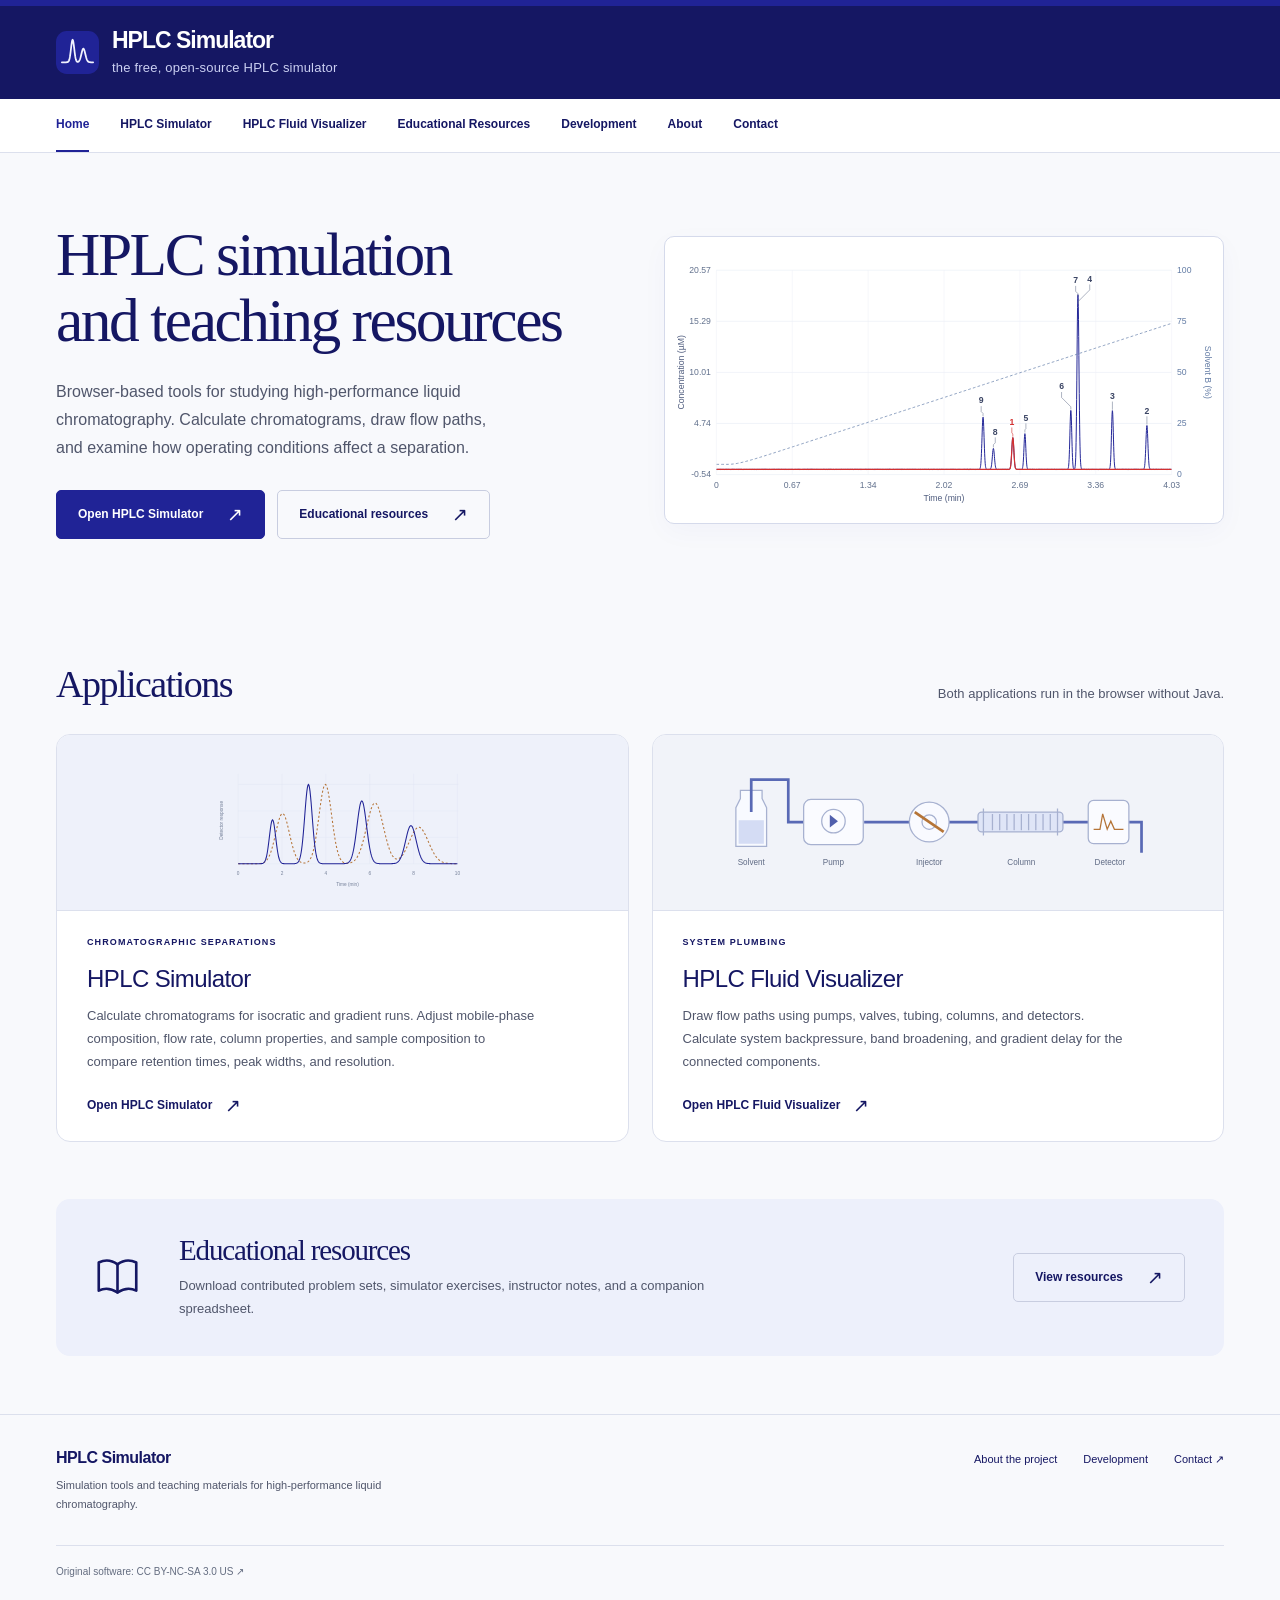
==== commit e3f7e6b0: "Show a vector gradient chromatogram on the home page" ====
--- a/public/index.html
+++ b/public/index.html
@@ -1,8 +1,8 @@
 <!doctype html>
-<html lang="en"><head><meta charset="utf-8"><meta name="viewport" content="width=device-width, initial-scale=1"><meta name="description" content="Free HPLC simulation and education resources for students, educators, and scientists."><meta name="theme-color" content="#202396"><title>Home | HPLC Simulator</title><link rel="icon" href="assets/favicon.svg?v=6b6e14ec6e" type="image/svg+xml"><link rel="stylesheet" href="assets/site.css?v=50086b3960"><script src="assets/site.js?v=9037c2415f" defer></script></head>
+<html lang="en"><head><meta charset="utf-8"><meta name="viewport" content="width=device-width, initial-scale=1"><meta name="description" content="Free HPLC simulation and education resources for students, educators, and scientists."><meta name="theme-color" content="#202396"><title>Home | HPLC Simulator</title><link rel="icon" href="assets/favicon.svg?v=6b6e14ec6e" type="image/svg+xml"><link rel="stylesheet" href="assets/site.css?v=927c0676a8"><script src="assets/site.js?v=9037c2415f" defer></script></head>
 <body><a class="skip" href="#main">Skip to content</a><header class="header"><div class="wrap"><div class="masthead"><a href="index.html" class="brand" aria-label="HPLC Simulator home"><svg aria-hidden="true" viewBox="0 0 44 44" fill="none"><rect width="44" height="44" rx="11" fill="#202396"/><path d="M6.00 32.00 L6.25 32.00 L6.50 32.00 L6.75 32.00 L7.00 32.00 L7.25 32.00 L7.50 32.00 L7.75 32.00 L8.00 32.00 L8.25 32.00 L8.50 32.00 L8.75 32.00 L9.00 32.00 L9.25 32.00 L9.50 32.00 L9.75 32.00 L10.00 32.00 L10.25 31.99 L10.50 31.99 L10.75 31.98 L11.00 31.97 L11.25 31.95 L11.50 31.91 L11.75 31.85 L12.00 31.77 L12.25 31.64 L12.50 31.44 L12.75 31.17 L13.00 30.78 L13.25 30.26 L13.50 29.58 L13.75 28.69 L14.00 27.60 L14.25 26.26 L14.50 24.70 L14.75 22.92 L15.00 20.97 L15.25 18.89 L15.50 16.79 L15.75 14.74 L16.00 12.86 L16.25 11.26 L16.50 10.03 L16.75 9.26 L17.00 9.00 L17.25 9.26 L17.50 10.03 L17.75 11.26 L18.00 12.86 L18.25 14.74 L18.50 16.78 L18.75 18.89 L19.00 20.97 L19.25 22.92 L19.50 24.70 L19.75 26.26 L20.00 27.59 L20.25 28.69 L20.50 29.56 L20.75 30.24 L21.00 30.75 L21.25 31.12 L21.50 31.37 L21.75 31.53 L22.00 31.61 L22.25 31.63 L22.50 31.59 L22.75 31.50 L23.00 31.35 L23.25 31.15 L23.50 30.88 L23.75 30.53 L24.00 30.10 L24.25 29.58 L24.50 28.97 L24.75 28.26 L25.00 27.45 L25.25 26.56 L25.50 25.59 L25.75 24.56 L26.00 23.51 L26.25 22.45 L26.50 21.43 L26.75 20.48 L27.00 19.65 L27.25 18.95 L27.50 18.43 L27.75 18.11 L28.00 18.00 L28.25 18.11 L28.50 18.43 L28.75 18.95 L29.00 19.65 L29.25 20.48 L29.50 21.43 L29.75 22.45 L30.00 23.51 L30.25 24.56 L30.50 25.59 L30.75 26.56 L31.00 27.45 L31.25 28.26 L31.50 28.97 L31.75 29.59 L32.00 30.11 L32.25 30.54 L32.50 30.89 L32.75 31.17 L33.00 31.38 L33.25 31.55 L33.50 31.68 L33.75 31.78 L34.00 31.84 L34.25 31.89 L34.50 31.93 L34.75 31.95 L35.00 31.97 L35.25 31.98 L35.50 31.99 L35.75 31.99 L36.00 32.00 L36.25 32.00 L36.50 32.00 L36.75 32.00 L37.00 32.00 L37.25 32.00 L37.50 32.00 L37.75 32.00 L38.00 32.00" stroke="#f1f3ff" stroke-width="1.8" stroke-linecap="round" stroke-linejoin="round"/></svg><span><strong>HPLC Simulator</strong><small>the free, open-source HPLC simulator</small></span></a><button class="menu-toggle" aria-expanded="false" aria-controls="main-nav">Menu ☰</button></div></div><div class="nav-band"><div class="wrap"><nav id="main-nav" class="nav" aria-label="Main navigation"><a href="index.html" aria-current="page">Home</a><a href="simulator.html">HPLC Simulator</a><a href="fluid-visualizer.html">HPLC Fluid Visualizer</a><a href="resources.html">Educational Resources</a><a href="development.html">Development</a><a href="about.html">About</a><a href="contact.html">Contact</a></nav></div></div></header>
 <main id="main" class="wrap"><section class="hero"><div><h1>HPLC simulation<br>and teaching resources</h1><p class="intro">Browser-based tools for studying high-performance liquid chromatography. Calculate chromatograms, draw flow paths, and examine how operating conditions affect a separation.</p><div class="actions"><a class="button" href="simulator.html">Open HPLC Simulator<span class="arrow" aria-hidden="true">↗</span></a><a class="button secondary" href="resources.html">Educational resources<span class="arrow" aria-hidden="true">↗</span></a></div></div>
-<div class="hero-figure"><div class="figure-top"><span>Chromatogram</span><span>Illustration</span></div><div class="chart-card"><div class="chart-caption"><span>Two example separations</span><div class="chart-legend"><span><i></i>A</span><span><i></i>B</span></div></div><svg role="img" aria-label="Illustrative chromatogram comparing two separations; not simulated data" viewBox="0 0 480 248"><g stroke="#e0e5f3" stroke-width=".8"><path d="M43 52H460"/><path d="M43 102H460"/><path d="M43 152H460"/><path d="M43 202H460"/><path d="M43 32V202"/><path d="M126 32V202"/><path d="M209 32V202"/><path d="M292 32V202"/><path d="M375 32V202"/><path d="M458 32V202"/></g><g fill="#727e97" font-family="Arial,sans-serif" font-size="9"><text x="43" y="223" text-anchor="middle">0</text><text x="126" y="223" text-anchor="middle">2</text><text x="209" y="223" text-anchor="middle">4</text><text x="292" y="223" text-anchor="middle">6</text><text x="375" y="223" text-anchor="middle">8</text><text x="458" y="223" text-anchor="middle">10</text><text x="250" y="244" text-anchor="middle">Time (min)</text><text x="14" y="120" transform="rotate(-90 14 120)" text-anchor="middle">Detector response</text></g><polyline points="43,202.00 44,202.00 45,202.00 46,202.00 47,202.00 48,202.00 49,202.00 50,202.00 51,202.00 52,202.00 53,202.00 54,202.00 55,202.00 56,202.00 57,202.00 58,202.00 59,202.00 60,202.00 61,202.00 62,202.00 63,202.00 64,202.00 65,202.00 66,202.00 67,202.00 68,202.00 69,202.00 70,201.99 71,201.99 72,201.99 73,201.98 74,201.98 75,201.97 76,201.96 77,201.94 78,201.92 79,201.90 80,201.86 81,201.82 82,201.76 83,201.69 84,201.60 85,201.49 86,201.34 87,201.16 88,200.94 89,200.67 90,200.35 91,199.95 92,199.47 93,198.89 94,198.21 95,197.41 96,196.47 97,195.37 98,194.11 99,192.66 100,191.01 101,189.14 102,187.05 103,184.72 104,182.14 105,179.31 106,176.23 107,172.91 108,169.35 109,165.57 110,161.60 111,157.46 112,153.18 113,148.80 114,144.38 115,139.96 116,135.59 117,131.33 118,127.24 119,123.39 120,119.82 121,116.60 122,113.77 123,111.39 124,109.50 125,108.12 126,107.28 127,107.00 128,107.28 129,108.12 130,109.50 131,111.39 132,113.77 133,116.60 134,119.82 135,123.39 136,127.24 137,131.33 138,135.59 139,139.96 140,144.38 141,148.80 142,153.18 143,157.46 144,161.60 145,165.57 146,169.35 147,172.91 148,176.23 149,179.31 150,182.14 151,184.71 152,187.05 153,189.14 154,191.00 155,192.65 156,194.10 157,195.36 158,196.44 159,197.37 160,198.16 161,198.82 162,199.37 163,199.81 164,200.16 165,200.43 166,200.62 167,200.73 168,200.76 169,200.72 170,200.60 171,200.40 172,200.10 173,199.69 174,199.15 175,198.48 176,197.64 177,196.61 178,195.37 179,193.88 180,192.12 181,190.05 182,187.64 183,184.87 184,181.69 185,178.10 186,174.06 187,169.56 188,164.60 189,159.17 190,153.30 191,147.01 192,140.33 193,133.32 194,126.05 195,118.58 196,111.02 197,103.46 198,96.00 199,88.77 200,81.89 201,75.47 202,69.63 203,64.47 204,60.11 205,56.62 206,54.07 207,52.52 208,52.00 209,52.52 210,54.07 211,56.62 212,60.11 213,64.47 214,69.63 215,75.47 216,81.89 217,88.77 218,96.00 219,103.46 220,111.02 221,118.58 222,126.05 223,133.32 224,140.33 225,147.01 226,153.30 227,159.17 228,164.59 229,169.56 230,174.05 231,178.10 232,181.69 233,184.87 234,187.64 235,190.05 236,192.12 237,193.88 238,195.37 239,196.62 240,197.65 241,198.50 242,199.19 243,199.74 244,200.17 245,200.51 246,200.75 247,200.92 248,201.03 249,201.09 250,201.09 251,201.04 252,200.95 253,200.81 254,200.63 255,200.39 256,200.11 257,199.76 258,199.35 259,198.88 260,198.32 261,197.68 262,196.94 263,196.10 264,195.14 265,194.06 266,192.85 267,191.49 268,189.97 269,188.29 270,186.44 271,184.40 272,182.17 273,179.75 274,177.13 275,174.31 276,171.29 277,168.07 278,164.66 279,161.08 280,157.32 281,153.40 282,149.35 283,145.18 284,140.92 285,136.60 286,132.25 287,127.90 288,123.58 289,119.33 290,115.19 291,111.20 292,107.40 293,103.83 294,100.51 295,97.50 296,94.81 297,92.48 298,90.54 299,89.00 300,87.89 301,87.22 302,87.00 303,87.22 304,87.89 305,89.00 306,90.53 307,92.47 308,94.80 309,97.49 310,100.50 311,103.81 312,107.39 313,111.18 314,115.16 315,119.29 316,123.53 317,127.84 318,132.18 319,136.52 320,140.82 321,145.06 322,149.20 323,153.22 324,157.09 325,160.81 326,164.34 327,167.69 328,170.83 329,173.76 330,176.48 331,178.98 332,181.27 333,183.34 334,185.19 335,186.84 336,188.28 337,189.52 338,190.57 339,191.43 340,192.12 341,192.63 342,192.97 343,193.15 344,193.18 345,193.05 346,192.78 347,192.37 348,191.81 349,191.12 350,190.30 351,189.35 352,188.28 353,187.08 354,185.76 355,184.32 356,182.77 357,181.11 358,179.35 359,177.49 360,175.54 361,173.51 362,171.40 363,169.23 364,167.00 365,164.73 366,162.43 367,160.12 368,157.80 369,155.50 370,153.23 371,151.00 372,148.83 373,146.74 374,144.75 375,142.86 376,141.11 377,139.49 378,138.02 379,136.73 380,135.61 381,134.68 382,133.95 383,133.42 384,133.11 385,133.00 386,133.11 387,133.42 388,133.95 389,134.68 390,135.61 391,136.73 392,138.03 393,139.49 394,141.11 395,142.87 396,144.75 397,146.75 398,148.84 399,151.01 400,153.24 401,155.52 402,157.83 403,160.15 404,162.47 405,164.78 406,167.06 407,169.31 408,171.50 409,173.63 410,175.70 411,177.69 412,179.60 413,181.42 414,183.15 415,184.79 416,186.34 417,187.79 418,189.15 419,190.41 420,191.58 421,192.66 422,193.66 423,194.57 424,195.40 425,196.16 426,196.84 427,197.46 428,198.02 429,198.52 430,198.97 431,199.37 432,199.72 433,200.03 434,200.30 435,200.54 436,200.75 437,200.94 438,201.10 439,201.23 440,201.35 441,201.45 442,201.54 443,201.62 444,201.68 445,201.73 446,201.78 447,201.82 448,201.85 449,201.88 450,201.90 451,201.92 452,201.93 453,201.95 454,201.96 455,201.96 456,201.97 457,201.98 458,201.98" fill="none" stroke="#b57437" stroke-width="2" stroke-dasharray="4 4"/><polyline points="43,202.00 44,202.00 45,202.00 46,202.00 47,202.00 48,202.00 49,202.00 50,202.00 51,202.00 52,202.00 53,202.00 54,202.00 55,202.00 56,202.00 57,202.00 58,202.00 59,202.00 60,202.00 61,202.00 62,202.00 63,202.00 64,202.00 65,202.00 66,202.00 67,202.00 68,202.00 69,202.00 70,202.00 71,202.00 72,202.00 73,202.00 74,202.00 75,202.00 76,202.00 77,202.00 78,202.00 79,202.00 80,202.00 81,202.00 82,201.99 83,201.99 84,201.97 85,201.95 86,201.90 87,201.82 88,201.68 89,201.45 90,201.08 91,200.50 92,199.63 93,198.35 94,196.54 95,194.06 96,190.77 97,186.54 98,181.30 99,175.05 100,167.88 101,159.97 102,151.66 103,143.35 104,135.54 105,128.75 106,123.49 107,120.14 108,119.00 109,120.14 110,123.49 111,128.75 112,135.54 113,143.35 114,151.66 115,159.97 116,167.88 117,175.05 118,181.30 119,186.54 120,190.77 121,194.06 122,196.54 123,198.35 124,199.63 125,200.50 126,201.08 127,201.45 128,201.68 129,201.82 130,201.90 131,201.95 132,201.97 133,201.99 134,201.99 135,202.00 136,202.00 137,202.00 138,202.00 139,202.00 140,202.00 141,202.00 142,202.00 143,202.00 144,202.00 145,201.99 146,201.98 147,201.97 148,201.95 149,201.91 150,201.85 151,201.75 152,201.58 153,201.32 154,200.93 155,200.33 156,199.47 157,198.23 158,196.50 159,194.14 160,190.99 161,186.90 162,181.70 163,175.26 164,167.49 165,158.36 166,147.93 167,136.37 168,123.93 169,111.02 170,98.11 171,85.77 172,74.60 173,65.16 174,58.00 175,53.52 176,52.00 177,53.52 178,58.00 179,65.16 180,74.60 181,85.77 182,98.11 183,111.02 184,123.93 185,136.37 186,147.93 187,158.36 188,167.49 189,175.26 190,181.70 191,186.90 192,190.99 193,194.14 194,196.50 195,198.23 196,199.47 197,200.33 198,200.93 199,201.32 200,201.58 201,201.75 202,201.85 203,201.91 204,201.95 205,201.97 206,201.98 207,201.99 208,202.00 209,202.00 210,202.00 211,202.00 212,202.00 213,202.00 214,202.00 215,202.00 216,202.00 217,202.00 218,202.00 219,202.00 220,202.00 221,202.00 222,202.00 223,202.00 224,202.00 225,202.00 226,202.00 227,202.00 228,202.00 229,202.00 230,202.00 231,202.00 232,202.00 233,202.00 234,202.00 235,202.00 236,202.00 237,201.99 238,201.99 239,201.98 240,201.97 241,201.96 242,201.94 243,201.91 244,201.86 245,201.79 246,201.68 247,201.54 248,201.34 249,201.06 250,200.68 251,200.17 252,199.49 253,198.60 254,197.46 255,196.00 256,194.18 257,191.93 258,189.18 259,185.90 260,182.01 261,177.50 262,172.33 263,166.51 264,160.07 265,153.08 266,145.61 267,137.81 268,129.82 269,121.84 270,114.06 271,106.71 272,100.02 273,94.19 274,89.43 275,85.90 276,83.73 277,83.00 278,83.73 279,85.90 280,89.43 281,94.19 282,100.02 283,106.71 284,114.06 285,121.84 286,129.82 287,137.81 288,145.61 289,153.08 290,160.07 291,166.51 292,172.33 293,177.50 294,182.01 295,185.90 296,189.18 297,191.93 298,194.18 299,196.00 300,197.46 301,198.60 302,199.49 303,200.17 304,200.68 305,201.06 306,201.34 307,201.54 308,201.68 309,201.79 310,201.86 311,201.91 312,201.94 313,201.96 314,201.97 315,201.98 316,201.99 317,201.99 318,202.00 319,202.00 320,202.00 321,202.00 322,202.00 323,202.00 324,202.00 325,202.00 326,202.00 327,201.99 328,201.99 329,201.98 330,201.98 331,201.96 332,201.95 333,201.92 334,201.89 335,201.84 336,201.78 337,201.69 338,201.57 339,201.41 340,201.20 341,200.93 342,200.57 343,200.12 344,199.55 345,198.84 346,197.96 347,196.89 348,195.60 349,194.06 350,192.26 351,190.16 352,187.75 353,185.03 354,181.98 355,178.63 356,174.98 357,171.07 358,166.95 359,162.68 360,158.33 361,153.98 362,149.72 363,145.65 364,141.86 365,138.46 366,135.54 367,133.17 368,131.43 369,130.36 370,130.00 371,130.36 372,131.43 373,133.17 374,135.54 375,138.46 376,141.86 377,145.65 378,149.72 379,153.98 380,158.33 381,162.68 382,166.95 383,171.07 384,174.98 385,178.63 386,181.98 387,185.03 388,187.75 389,190.16 390,192.26 391,194.06 392,195.60 393,196.89 394,197.96 395,198.84 396,199.55 397,200.12 398,200.57 399,200.93 400,201.20 401,201.41 402,201.57 403,201.69 404,201.78 405,201.84 406,201.89 407,201.92 408,201.95 409,201.96 410,201.98 411,201.98 412,201.99 413,201.99 414,202.00 415,202.00 416,202.00 417,202.00 418,202.00 419,202.00 420,202.00 421,202.00 422,202.00 423,202.00 424,202.00 425,202.00 426,202.00 427,202.00 428,202.00 429,202.00 430,202.00 431,202.00 432,202.00 433,202.00 434,202.00 435,202.00 436,202.00 437,202.00 438,202.00 439,202.00 440,202.00 441,202.00 442,202.00 443,202.00 444,202.00 445,202.00 446,202.00 447,202.00 448,202.00 449,202.00 450,202.00 451,202.00 452,202.00 453,202.00 454,202.00 455,202.00 456,202.00 457,202.00 458,202.00" fill="none" stroke="#202396" stroke-width="2" stroke-dasharray=""/></svg></div><div class="figure-bottom"><span>Illustrative traces, not simulated data</span></div></div></section>
+<figure class="hero-figure simulator-preview"><a class="preview-image-link" href="simulator.html" aria-label="Open the HPLC Simulator"><img src="assets/simulator-preview.svg?v=49b975aff4" width="1000" height="460" alt="HPLC Simulator gradient-elution chromatogram with numbered peaks, a red selected-compound trace, and increasing solvent B on the right axis." fetchpriority="high"></a></figure></section>
 <section class="section"><div class="section-top"><div><h2>Applications</h2></div><p>Both applications run in the browser without Java.</p></div><div class="tool-grid">
 <article class="tool-card"><div class="tool-art"><svg role="img" aria-label="Illustrative chromatogram comparing two separations; not simulated data" viewBox="0 0 480 248"><g stroke="#e0e5f3" stroke-width=".8"><path d="M43 52H460"/><path d="M43 102H460"/><path d="M43 152H460"/><path d="M43 202H460"/><path d="M43 32V202"/><path d="M126 32V202"/><path d="M209 32V202"/><path d="M292 32V202"/><path d="M375 32V202"/><path d="M458 32V202"/></g><g fill="#727e97" font-family="Arial,sans-serif" font-size="9"><text x="43" y="223" text-anchor="middle">0</text><text x="126" y="223" text-anchor="middle">2</text><text x="209" y="223" text-anchor="middle">4</text><text x="292" y="223" text-anchor="middle">6</text><text x="375" y="223" text-anchor="middle">8</text><text x="458" y="223" text-anchor="middle">10</text><text x="250" y="244" text-anchor="middle">Time (min)</text><text x="14" y="120" transform="rotate(-90 14 120)" text-anchor="middle">Detector response</text></g><polyline points="43,202.00 44,202.00 45,202.00 46,202.00 47,202.00 48,202.00 49,202.00 50,202.00 51,202.00 52,202.00 53,202.00 54,202.00 55,202.00 56,202.00 57,202.00 58,202.00 59,202.00 60,202.00 61,202.00 62,202.00 63,202.00 64,202.00 65,202.00 66,202.00 67,202.00 68,202.00 69,202.00 70,201.99 71,201.99 72,201.99 73,201.98 74,201.98 75,201.97 76,201.96 77,201.94 78,201.92 79,201.90 80,201.86 81,201.82 82,201.76 83,201.69 84,201.60 85,201.49 86,201.34 87,201.16 88,200.94 89,200.67 90,200.35 91,199.95 92,199.47 93,198.89 94,198.21 95,197.41 96,196.47 97,195.37 98,194.11 99,192.66 100,191.01 101,189.14 102,187.05 103,184.72 104,182.14 105,179.31 106,176.23 107,172.91 108,169.35 109,165.57 110,161.60 111,157.46 112,153.18 113,148.80 114,144.38 115,139.96 116,135.59 117,131.33 118,127.24 119,123.39 120,119.82 121,116.60 122,113.77 123,111.39 124,109.50 125,108.12 126,107.28 127,107.00 128,107.28 129,108.12 130,109.50 131,111.39 132,113.77 133,116.60 134,119.82 135,123.39 136,127.24 137,131.33 138,135.59 139,139.96 140,144.38 141,148.80 142,153.18 143,157.46 144,161.60 145,165.57 146,169.35 147,172.91 148,176.23 149,179.31 150,182.14 151,184.71 152,187.05 153,189.14 154,191.00 155,192.65 156,194.10 157,195.36 158,196.44 159,197.37 160,198.16 161,198.82 162,199.37 163,199.81 164,200.16 165,200.43 166,200.62 167,200.73 168,200.76 169,200.72 170,200.60 171,200.40 172,200.10 173,199.69 174,199.15 175,198.48 176,197.64 177,196.61 178,195.37 179,193.88 180,192.12 181,190.05 182,187.64 183,184.87 184,181.69 185,178.10 186,174.06 187,169.56 188,164.60 189,159.17 190,153.30 191,147.01 192,140.33 193,133.32 194,126.05 195,118.58 196,111.02 197,103.46 198,96.00 199,88.77 200,81.89 201,75.47 202,69.63 203,64.47 204,60.11 205,56.62 206,54.07 207,52.52 208,52.00 209,52.52 210,54.07 211,56.62 212,60.11 213,64.47 214,69.63 215,75.47 216,81.89 217,88.77 218,96.00 219,103.46 220,111.02 221,118.58 222,126.05 223,133.32 224,140.33 225,147.01 226,153.30 227,159.17 228,164.59 229,169.56 230,174.05 231,178.10 232,181.69 233,184.87 234,187.64 235,190.05 236,192.12 237,193.88 238,195.37 239,196.62 240,197.65 241,198.50 242,199.19 243,199.74 244,200.17 245,200.51 246,200.75 247,200.92 248,201.03 249,201.09 250,201.09 251,201.04 252,200.95 253,200.81 254,200.63 255,200.39 256,200.11 257,199.76 258,199.35 259,198.88 260,198.32 261,197.68 262,196.94 263,196.10 264,195.14 265,194.06 266,192.85 267,191.49 268,189.97 269,188.29 270,186.44 271,184.40 272,182.17 273,179.75 274,177.13 275,174.31 276,171.29 277,168.07 278,164.66 279,161.08 280,157.32 281,153.40 282,149.35 283,145.18 284,140.92 285,136.60 286,132.25 287,127.90 288,123.58 289,119.33 290,115.19 291,111.20 292,107.40 293,103.83 294,100.51 295,97.50 296,94.81 297,92.48 298,90.54 299,89.00 300,87.89 301,87.22 302,87.00 303,87.22 304,87.89 305,89.00 306,90.53 307,92.47 308,94.80 309,97.49 310,100.50 311,103.81 312,107.39 313,111.18 314,115.16 315,119.29 316,123.53 317,127.84 318,132.18 319,136.52 320,140.82 321,145.06 322,149.20 323,153.22 324,157.09 325,160.81 326,164.34 327,167.69 328,170.83 329,173.76 330,176.48 331,178.98 332,181.27 333,183.34 334,185.19 335,186.84 336,188.28 337,189.52 338,190.57 339,191.43 340,192.12 341,192.63 342,192.97 343,193.15 344,193.18 345,193.05 346,192.78 347,192.37 348,191.81 349,191.12 350,190.30 351,189.35 352,188.28 353,187.08 354,185.76 355,184.32 356,182.77 357,181.11 358,179.35 359,177.49 360,175.54 361,173.51 362,171.40 363,169.23 364,167.00 365,164.73 366,162.43 367,160.12 368,157.80 369,155.50 370,153.23 371,151.00 372,148.83 373,146.74 374,144.75 375,142.86 376,141.11 377,139.49 378,138.02 379,136.73 380,135.61 381,134.68 382,133.95 383,133.42 384,133.11 385,133.00 386,133.11 387,133.42 388,133.95 389,134.68 390,135.61 391,136.73 392,138.03 393,139.49 394,141.11 395,142.87 396,144.75 397,146.75 398,148.84 399,151.01 400,153.24 401,155.52 402,157.83 403,160.15 404,162.47 405,164.78 406,167.06 407,169.31 408,171.50 409,173.63 410,175.70 411,177.69 412,179.60 413,181.42 414,183.15 415,184.79 416,186.34 417,187.79 418,189.15 419,190.41 420,191.58 421,192.66 422,193.66 423,194.57 424,195.40 425,196.16 426,196.84 427,197.46 428,198.02 429,198.52 430,198.97 431,199.37 432,199.72 433,200.03 434,200.30 435,200.54 436,200.75 437,200.94 438,201.10 439,201.23 440,201.35 441,201.45 442,201.54 443,201.62 444,201.68 445,201.73 446,201.78 447,201.82 448,201.85 449,201.88 450,201.90 451,201.92 452,201.93 453,201.95 454,201.96 455,201.96 456,201.97 457,201.98 458,201.98" fill="none" stroke="#b57437" stroke-width="2" stroke-dasharray="4 4"/><polyline points="43,202.00 44,202.00 45,202.00 46,202.00 47,202.00 48,202.00 49,202.00 50,202.00 51,202.00 52,202.00 53,202.00 54,202.00 55,202.00 56,202.00 57,202.00 58,202.00 59,202.00 60,202.00 61,202.00 62,202.00 63,202.00 64,202.00 65,202.00 66,202.00 67,202.00 68,202.00 69,202.00 70,202.00 71,202.00 72,202.00 73,202.00 74,202.00 75,202.00 76,202.00 77,202.00 78,202.00 79,202.00 80,202.00 81,202.00 82,201.99 83,201.99 84,201.97 85,201.95 86,201.90 87,201.82 88,201.68 89,201.45 90,201.08 91,200.50 92,199.63 93,198.35 94,196.54 95,194.06 96,190.77 97,186.54 98,181.30 99,175.05 100,167.88 101,159.97 102,151.66 103,143.35 104,135.54 105,128.75 106,123.49 107,120.14 108,119.00 109,120.14 110,123.49 111,128.75 112,135.54 113,143.35 114,151.66 115,159.97 116,167.88 117,175.05 118,181.30 119,186.54 120,190.77 121,194.06 122,196.54 123,198.35 124,199.63 125,200.50 126,201.08 127,201.45 128,201.68 129,201.82 130,201.90 131,201.95 132,201.97 133,201.99 134,201.99 135,202.00 136,202.00 137,202.00 138,202.00 139,202.00 140,202.00 141,202.00 142,202.00 143,202.00 144,202.00 145,201.99 146,201.98 147,201.97 148,201.95 149,201.91 150,201.85 151,201.75 152,201.58 153,201.32 154,200.93 155,200.33 156,199.47 157,198.23 158,196.50 159,194.14 160,190.99 161,186.90 162,181.70 163,175.26 164,167.49 165,158.36 166,147.93 167,136.37 168,123.93 169,111.02 170,98.11 171,85.77 172,74.60 173,65.16 174,58.00 175,53.52 176,52.00 177,53.52 178,58.00 179,65.16 180,74.60 181,85.77 182,98.11 183,111.02 184,123.93 185,136.37 186,147.93 187,158.36 188,167.49 189,175.26 190,181.70 191,186.90 192,190.99 193,194.14 194,196.50 195,198.23 196,199.47 197,200.33 198,200.93 199,201.32 200,201.58 201,201.75 202,201.85 203,201.91 204,201.95 205,201.97 206,201.98 207,201.99 208,202.00 209,202.00 210,202.00 211,202.00 212,202.00 213,202.00 214,202.00 215,202.00 216,202.00 217,202.00 218,202.00 219,202.00 220,202.00 221,202.00 222,202.00 223,202.00 224,202.00 225,202.00 226,202.00 227,202.00 228,202.00 229,202.00 230,202.00 231,202.00 232,202.00 233,202.00 234,202.00 235,202.00 236,202.00 237,201.99 238,201.99 239,201.98 240,201.97 241,201.96 242,201.94 243,201.91 244,201.86 245,201.79 246,201.68 247,201.54 248,201.34 249,201.06 250,200.68 251,200.17 252,199.49 253,198.60 254,197.46 255,196.00 256,194.18 257,191.93 258,189.18 259,185.90 260,182.01 261,177.50 262,172.33 263,166.51 264,160.07 265,153.08 266,145.61 267,137.81 268,129.82 269,121.84 270,114.06 271,106.71 272,100.02 273,94.19 274,89.43 275,85.90 276,83.73 277,83.00 278,83.73 279,85.90 280,89.43 281,94.19 282,100.02 283,106.71 284,114.06 285,121.84 286,129.82 287,137.81 288,145.61 289,153.08 290,160.07 291,166.51 292,172.33 293,177.50 294,182.01 295,185.90 296,189.18 297,191.93 298,194.18 299,196.00 300,197.46 301,198.60 302,199.49 303,200.17 304,200.68 305,201.06 306,201.34 307,201.54 308,201.68 309,201.79 310,201.86 311,201.91 312,201.94 313,201.96 314,201.97 315,201.98 316,201.99 317,201.99 318,202.00 319,202.00 320,202.00 321,202.00 322,202.00 323,202.00 324,202.00 325,202.00 326,202.00 327,201.99 328,201.99 329,201.98 330,201.98 331,201.96 332,201.95 333,201.92 334,201.89 335,201.84 336,201.78 337,201.69 338,201.57 339,201.41 340,201.20 341,200.93 342,200.57 343,200.12 344,199.55 345,198.84 346,197.96 347,196.89 348,195.60 349,194.06 350,192.26 351,190.16 352,187.75 353,185.03 354,181.98 355,178.63 356,174.98 357,171.07 358,166.95 359,162.68 360,158.33 361,153.98 362,149.72 363,145.65 364,141.86 365,138.46 366,135.54 367,133.17 368,131.43 369,130.36 370,130.00 371,130.36 372,131.43 373,133.17 374,135.54 375,138.46 376,141.86 377,145.65 378,149.72 379,153.98 380,158.33 381,162.68 382,166.95 383,171.07 384,174.98 385,178.63 386,181.98 387,185.03 388,187.75 389,190.16 390,192.26 391,194.06 392,195.60 393,196.89 394,197.96 395,198.84 396,199.55 397,200.12 398,200.57 399,200.93 400,201.20 401,201.41 402,201.57 403,201.69 404,201.78 405,201.84 406,201.89 407,201.92 408,201.95 409,201.96 410,201.98 411,201.98 412,201.99 413,201.99 414,202.00 415,202.00 416,202.00 417,202.00 418,202.00 419,202.00 420,202.00 421,202.00 422,202.00 423,202.00 424,202.00 425,202.00 426,202.00 427,202.00 428,202.00 429,202.00 430,202.00 431,202.00 432,202.00 433,202.00 434,202.00 435,202.00 436,202.00 437,202.00 438,202.00 439,202.00 440,202.00 441,202.00 442,202.00 443,202.00 444,202.00 445,202.00 446,202.00 447,202.00 448,202.00 449,202.00 450,202.00 451,202.00 452,202.00 453,202.00 454,202.00 455,202.00 456,202.00 457,202.00 458,202.00" fill="none" stroke="#202396" stroke-width="2" stroke-dasharray=""/></svg></div><div class="tool-copy"><div class="tag">Chromatographic separations</div><h3>HPLC Simulator</h3><p>Calculate chromatograms for isocratic and gradient runs. Adjust mobile-phase composition, flow rate, column properties, and sample composition to compare retention times, peak widths, and resolution.</p><a class="text-link" href="simulator.html">Open HPLC Simulator <span class="arrow" aria-hidden="true">↗</span></a></div></article>
 <article class="tool-card"><div class="tool-art sand"><svg role="img" aria-label="Illustrative HPLC flow path from solvent through a pump, injection valve, column, and detector" viewBox="0 0 480 145">
--- a/public/assets/site.css
+++ b/public/assets/site.css
@@ -28,3 +28,7 @@
 #contact-form label{display:block;font-size:16px;font-weight:600;margin:18px 0 7px}#contact-form input,#contact-form textarea{display:block;width:100%;font:inherit;font-size:16px;padding:11px 12px;border:1px solid #aab3ce;border-radius:5px;background:white;color:var(--ink)}#contact-form textarea{resize:vertical;min-height:160px}#contact-form textarea:focus-visible{outline:3px solid #b57437;outline-offset:3px}#contact-form .button{font:inherit;border:0;margin-top:8px}#contact-form .button:disabled{opacity:.65;cursor:wait}#contact-form .contact-note,#contact-status{font-size:15px;margin:15px 0 0}#contact-status[data-error=true]{color:#9b2929}.contact-trap{position:absolute;left:-10000px;width:1px;height:1px;overflow:hidden}
 
 .funding-grid{display:grid;grid-template-columns:repeat(3,minmax(0,1fr));gap:20px}.funding-card{padding:25px;background:white;border:1px solid var(--line);border-radius:10px}.funding-logo{display:flex;align-items:center;height:100px;margin-bottom:20px;width:fit-content;max-width:100%}.funding-logo img{display:block;object-fit:contain;object-position:left center;max-width:100%;height:83px}.funding-card h3{font-size:18px;margin-bottom:9px}.funding-card p{font-size:14px;margin:0;overflow-wrap:anywhere}@media(max-width:780px){.funding-grid{grid-template-columns:1fr}}
+
+/* Actual gradient chromatogram from the simulator. */
+.hero-figure.simulator-preview{margin:0;padding:18px 8px;background:#fff;border:1px solid #d5daeb;border-radius:10px;box-shadow:0 8px 28px #20239608}
+.preview-image-link{display:block}.preview-image-link img{display:block;width:100%;height:auto}.preview-image-link:focus-visible{outline:3px solid #202396;outline-offset:2px}
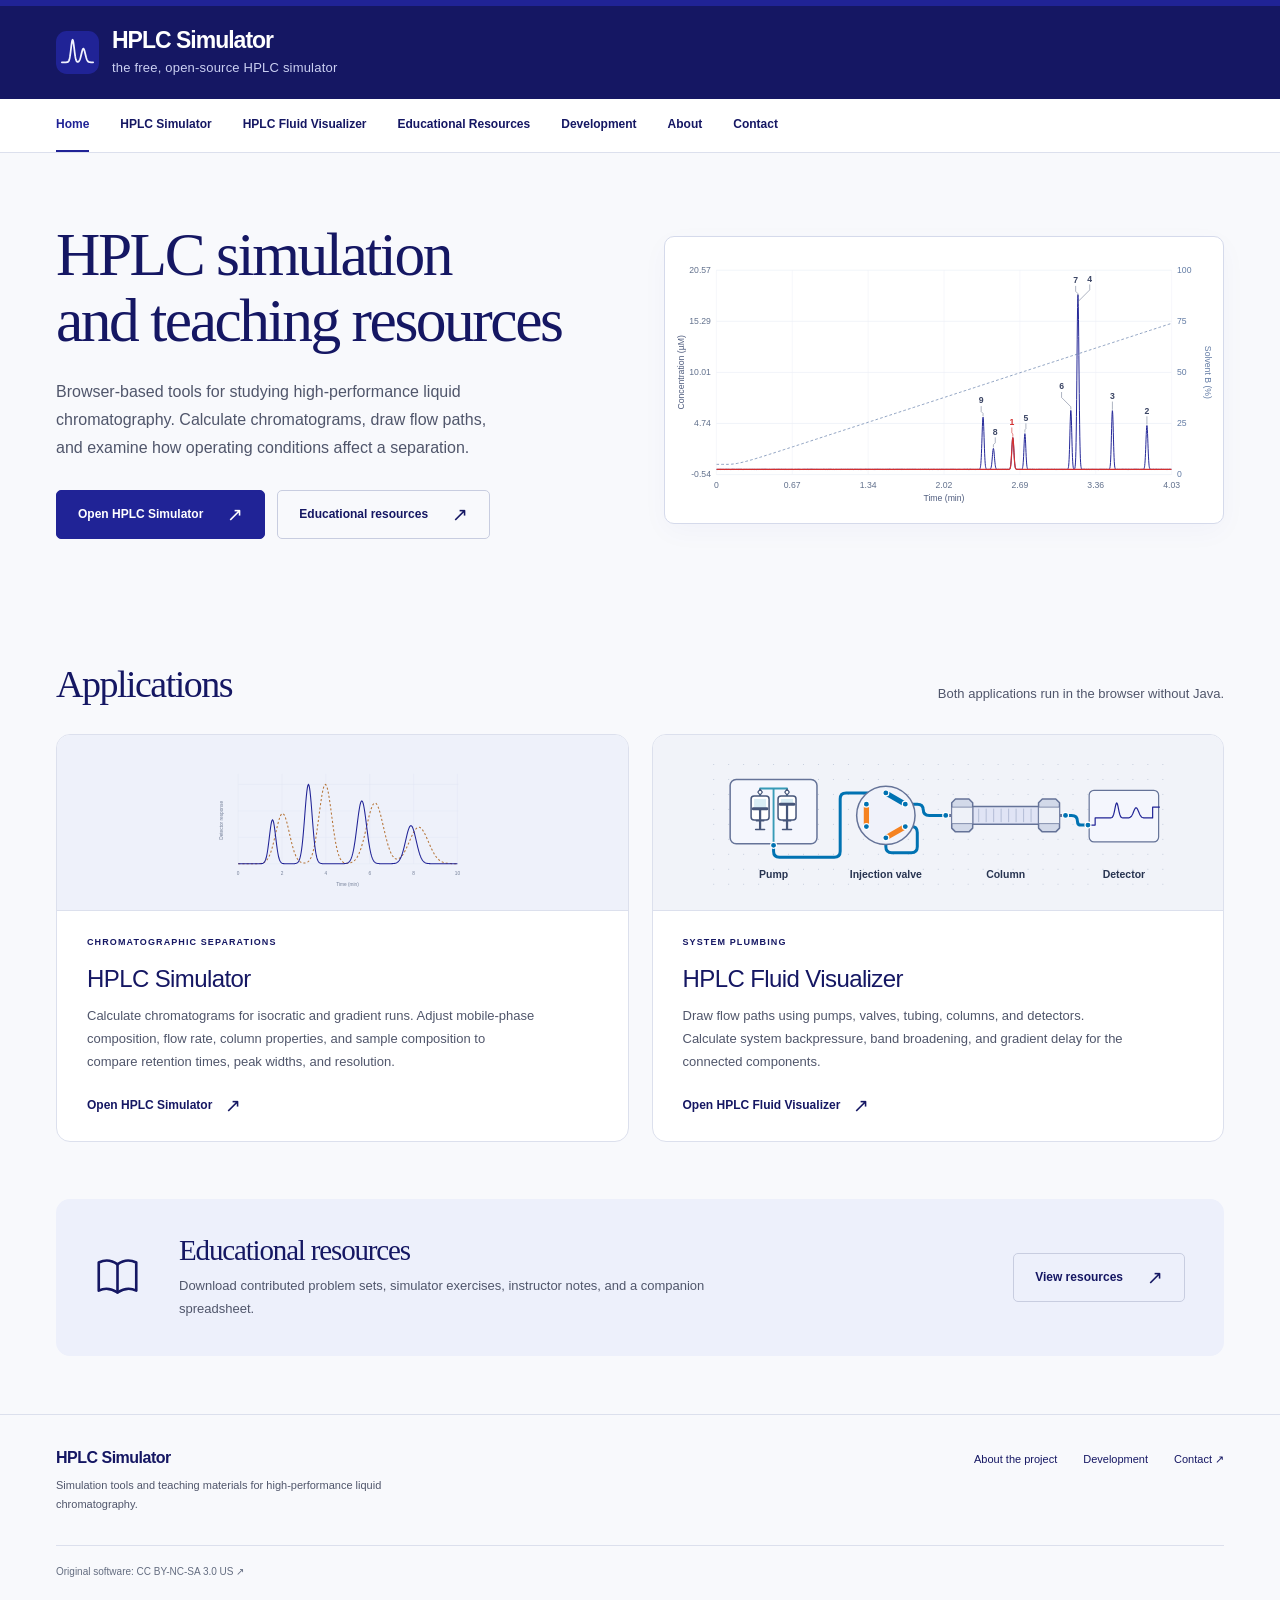
==== commit 16dd974c: "Refresh Home fluid illustration with current visualizer symbols" ====
--- a/public/index.html
+++ b/public/index.html
@@ -1,17 +1,39 @@
 <!doctype html>
-<html lang="en"><head><meta charset="utf-8"><meta name="viewport" content="width=device-width, initial-scale=1"><meta name="description" content="Free HPLC simulation and education resources for students, educators, and scientists."><meta name="theme-color" content="#202396"><title>Home | HPLC Simulator</title><link rel="icon" href="assets/favicon.svg?v=6b6e14ec6e" type="image/svg+xml"><link rel="stylesheet" href="assets/site.css?v=927c0676a8"><script src="assets/site.js?v=9037c2415f" defer></script></head>
+<html lang="en"><head><meta charset="utf-8"><meta name="viewport" content="width=device-width, initial-scale=1"><meta name="description" content="Free HPLC simulation and education resources for students, educators, and scientists."><link rel="canonical" href="https://hplcsimulator.org/"><meta name="theme-color" content="#202396"><title>Home | HPLC Simulator</title><link rel="icon" href="assets/favicon.svg?v=6b6e14ec6e" type="image/svg+xml"><link rel="stylesheet" href="assets/site.css?v=927c0676a8"><script src="assets/site.js?v=9037c2415f" defer></script></head>
 <body><a class="skip" href="#main">Skip to content</a><header class="header"><div class="wrap"><div class="masthead"><a href="index.html" class="brand" aria-label="HPLC Simulator home"><svg aria-hidden="true" viewBox="0 0 44 44" fill="none"><rect width="44" height="44" rx="11" fill="#202396"/><path d="M6.00 32.00 L6.25 32.00 L6.50 32.00 L6.75 32.00 L7.00 32.00 L7.25 32.00 L7.50 32.00 L7.75 32.00 L8.00 32.00 L8.25 32.00 L8.50 32.00 L8.75 32.00 L9.00 32.00 L9.25 32.00 L9.50 32.00 L9.75 32.00 L10.00 32.00 L10.25 31.99 L10.50 31.99 L10.75 31.98 L11.00 31.97 L11.25 31.95 L11.50 31.91 L11.75 31.85 L12.00 31.77 L12.25 31.64 L12.50 31.44 L12.75 31.17 L13.00 30.78 L13.25 30.26 L13.50 29.58 L13.75 28.69 L14.00 27.60 L14.25 26.26 L14.50 24.70 L14.75 22.92 L15.00 20.97 L15.25 18.89 L15.50 16.79 L15.75 14.74 L16.00 12.86 L16.25 11.26 L16.50 10.03 L16.75 9.26 L17.00 9.00 L17.25 9.26 L17.50 10.03 L17.75 11.26 L18.00 12.86 L18.25 14.74 L18.50 16.78 L18.75 18.89 L19.00 20.97 L19.25 22.92 L19.50 24.70 L19.75 26.26 L20.00 27.59 L20.25 28.69 L20.50 29.56 L20.75 30.24 L21.00 30.75 L21.25 31.12 L21.50 31.37 L21.75 31.53 L22.00 31.61 L22.25 31.63 L22.50 31.59 L22.75 31.50 L23.00 31.35 L23.25 31.15 L23.50 30.88 L23.75 30.53 L24.00 30.10 L24.25 29.58 L24.50 28.97 L24.75 28.26 L25.00 27.45 L25.25 26.56 L25.50 25.59 L25.75 24.56 L26.00 23.51 L26.25 22.45 L26.50 21.43 L26.75 20.48 L27.00 19.65 L27.25 18.95 L27.50 18.43 L27.75 18.11 L28.00 18.00 L28.25 18.11 L28.50 18.43 L28.75 18.95 L29.00 19.65 L29.25 20.48 L29.50 21.43 L29.75 22.45 L30.00 23.51 L30.25 24.56 L30.50 25.59 L30.75 26.56 L31.00 27.45 L31.25 28.26 L31.50 28.97 L31.75 29.59 L32.00 30.11 L32.25 30.54 L32.50 30.89 L32.75 31.17 L33.00 31.38 L33.25 31.55 L33.50 31.68 L33.75 31.78 L34.00 31.84 L34.25 31.89 L34.50 31.93 L34.75 31.95 L35.00 31.97 L35.25 31.98 L35.50 31.99 L35.75 31.99 L36.00 32.00 L36.25 32.00 L36.50 32.00 L36.75 32.00 L37.00 32.00 L37.25 32.00 L37.50 32.00 L37.75 32.00 L38.00 32.00" stroke="#f1f3ff" stroke-width="1.8" stroke-linecap="round" stroke-linejoin="round"/></svg><span><strong>HPLC Simulator</strong><small>the free, open-source HPLC simulator</small></span></a><button class="menu-toggle" aria-expanded="false" aria-controls="main-nav">Menu ☰</button></div></div><div class="nav-band"><div class="wrap"><nav id="main-nav" class="nav" aria-label="Main navigation"><a href="index.html" aria-current="page">Home</a><a href="simulator.html">HPLC Simulator</a><a href="fluid-visualizer.html">HPLC Fluid Visualizer</a><a href="resources.html">Educational Resources</a><a href="development.html">Development</a><a href="about.html">About</a><a href="contact.html">Contact</a></nav></div></div></header>
 <main id="main" class="wrap"><section class="hero"><div><h1>HPLC simulation<br>and teaching resources</h1><p class="intro">Browser-based tools for studying high-performance liquid chromatography. Calculate chromatograms, draw flow paths, and examine how operating conditions affect a separation.</p><div class="actions"><a class="button" href="simulator.html">Open HPLC Simulator<span class="arrow" aria-hidden="true">↗</span></a><a class="button secondary" href="resources.html">Educational resources<span class="arrow" aria-hidden="true">↗</span></a></div></div>
 <figure class="hero-figure simulator-preview"><a class="preview-image-link" href="simulator.html" aria-label="Open the HPLC Simulator"><img src="assets/simulator-preview.svg?v=49b975aff4" width="1000" height="460" alt="HPLC Simulator gradient-elution chromatogram with numbered peaks, a red selected-compound trace, and increasing solvent B on the right axis." fetchpriority="high"></a></figure></section>
 <section class="section"><div class="section-top"><div><h2>Applications</h2></div><p>Both applications run in the browser without Java.</p></div><div class="tool-grid">
 <article class="tool-card"><div class="tool-art"><svg role="img" aria-label="Illustrative chromatogram comparing two separations; not simulated data" viewBox="0 0 480 248"><g stroke="#e0e5f3" stroke-width=".8"><path d="M43 52H460"/><path d="M43 102H460"/><path d="M43 152H460"/><path d="M43 202H460"/><path d="M43 32V202"/><path d="M126 32V202"/><path d="M209 32V202"/><path d="M292 32V202"/><path d="M375 32V202"/><path d="M458 32V202"/></g><g fill="#727e97" font-family="Arial,sans-serif" font-size="9"><text x="43" y="223" text-anchor="middle">0</text><text x="126" y="223" text-anchor="middle">2</text><text x="209" y="223" text-anchor="middle">4</text><text x="292" y="223" text-anchor="middle">6</text><text x="375" y="223" text-anchor="middle">8</text><text x="458" y="223" text-anchor="middle">10</text><text x="250" y="244" text-anchor="middle">Time (min)</text><text x="14" y="120" transform="rotate(-90 14 120)" text-anchor="middle">Detector response</text></g><polyline points="43,202.00 44,202.00 45,202.00 46,202.00 47,202.00 48,202.00 49,202.00 50,202.00 51,202.00 52,202.00 53,202.00 54,202.00 55,202.00 56,202.00 57,202.00 58,202.00 59,202.00 60,202.00 61,202.00 62,202.00 63,202.00 64,202.00 65,202.00 66,202.00 67,202.00 68,202.00 69,202.00 70,201.99 71,201.99 72,201.99 73,201.98 74,201.98 75,201.97 76,201.96 77,201.94 78,201.92 79,201.90 80,201.86 81,201.82 82,201.76 83,201.69 84,201.60 85,201.49 86,201.34 87,201.16 88,200.94 89,200.67 90,200.35 91,199.95 92,199.47 93,198.89 94,198.21 95,197.41 96,196.47 97,195.37 98,194.11 99,192.66 100,191.01 101,189.14 102,187.05 103,184.72 104,182.14 105,179.31 106,176.23 107,172.91 108,169.35 109,165.57 110,161.60 111,157.46 112,153.18 113,148.80 114,144.38 115,139.96 116,135.59 117,131.33 118,127.24 119,123.39 120,119.82 121,116.60 122,113.77 123,111.39 124,109.50 125,108.12 126,107.28 127,107.00 128,107.28 129,108.12 130,109.50 131,111.39 132,113.77 133,116.60 134,119.82 135,123.39 136,127.24 137,131.33 138,135.59 139,139.96 140,144.38 141,148.80 142,153.18 143,157.46 144,161.60 145,165.57 146,169.35 147,172.91 148,176.23 149,179.31 150,182.14 151,184.71 152,187.05 153,189.14 154,191.00 155,192.65 156,194.10 157,195.36 158,196.44 159,197.37 160,198.16 161,198.82 162,199.37 163,199.81 164,200.16 165,200.43 166,200.62 167,200.73 168,200.76 169,200.72 170,200.60 171,200.40 172,200.10 173,199.69 174,199.15 175,198.48 176,197.64 177,196.61 178,195.37 179,193.88 180,192.12 181,190.05 182,187.64 183,184.87 184,181.69 185,178.10 186,174.06 187,169.56 188,164.60 189,159.17 190,153.30 191,147.01 192,140.33 193,133.32 194,126.05 195,118.58 196,111.02 197,103.46 198,96.00 199,88.77 200,81.89 201,75.47 202,69.63 203,64.47 204,60.11 205,56.62 206,54.07 207,52.52 208,52.00 209,52.52 210,54.07 211,56.62 212,60.11 213,64.47 214,69.63 215,75.47 216,81.89 217,88.77 218,96.00 219,103.46 220,111.02 221,118.58 222,126.05 223,133.32 224,140.33 225,147.01 226,153.30 227,159.17 228,164.59 229,169.56 230,174.05 231,178.10 232,181.69 233,184.87 234,187.64 235,190.05 236,192.12 237,193.88 238,195.37 239,196.62 240,197.65 241,198.50 242,199.19 243,199.74 244,200.17 245,200.51 246,200.75 247,200.92 248,201.03 249,201.09 250,201.09 251,201.04 252,200.95 253,200.81 254,200.63 255,200.39 256,200.11 257,199.76 258,199.35 259,198.88 260,198.32 261,197.68 262,196.94 263,196.10 264,195.14 265,194.06 266,192.85 267,191.49 268,189.97 269,188.29 270,186.44 271,184.40 272,182.17 273,179.75 274,177.13 275,174.31 276,171.29 277,168.07 278,164.66 279,161.08 280,157.32 281,153.40 282,149.35 283,145.18 284,140.92 285,136.60 286,132.25 287,127.90 288,123.58 289,119.33 290,115.19 291,111.20 292,107.40 293,103.83 294,100.51 295,97.50 296,94.81 297,92.48 298,90.54 299,89.00 300,87.89 301,87.22 302,87.00 303,87.22 304,87.89 305,89.00 306,90.53 307,92.47 308,94.80 309,97.49 310,100.50 311,103.81 312,107.39 313,111.18 314,115.16 315,119.29 316,123.53 317,127.84 318,132.18 319,136.52 320,140.82 321,145.06 322,149.20 323,153.22 324,157.09 325,160.81 326,164.34 327,167.69 328,170.83 329,173.76 330,176.48 331,178.98 332,181.27 333,183.34 334,185.19 335,186.84 336,188.28 337,189.52 338,190.57 339,191.43 340,192.12 341,192.63 342,192.97 343,193.15 344,193.18 345,193.05 346,192.78 347,192.37 348,191.81 349,191.12 350,190.30 351,189.35 352,188.28 353,187.08 354,185.76 355,184.32 356,182.77 357,181.11 358,179.35 359,177.49 360,175.54 361,173.51 362,171.40 363,169.23 364,167.00 365,164.73 366,162.43 367,160.12 368,157.80 369,155.50 370,153.23 371,151.00 372,148.83 373,146.74 374,144.75 375,142.86 376,141.11 377,139.49 378,138.02 379,136.73 380,135.61 381,134.68 382,133.95 383,133.42 384,133.11 385,133.00 386,133.11 387,133.42 388,133.95 389,134.68 390,135.61 391,136.73 392,138.03 393,139.49 394,141.11 395,142.87 396,144.75 397,146.75 398,148.84 399,151.01 400,153.24 401,155.52 402,157.83 403,160.15 404,162.47 405,164.78 406,167.06 407,169.31 408,171.50 409,173.63 410,175.70 411,177.69 412,179.60 413,181.42 414,183.15 415,184.79 416,186.34 417,187.79 418,189.15 419,190.41 420,191.58 421,192.66 422,193.66 423,194.57 424,195.40 425,196.16 426,196.84 427,197.46 428,198.02 429,198.52 430,198.97 431,199.37 432,199.72 433,200.03 434,200.30 435,200.54 436,200.75 437,200.94 438,201.10 439,201.23 440,201.35 441,201.45 442,201.54 443,201.62 444,201.68 445,201.73 446,201.78 447,201.82 448,201.85 449,201.88 450,201.90 451,201.92 452,201.93 453,201.95 454,201.96 455,201.96 456,201.97 457,201.98 458,201.98" fill="none" stroke="#b57437" stroke-width="2" stroke-dasharray="4 4"/><polyline points="43,202.00 44,202.00 45,202.00 46,202.00 47,202.00 48,202.00 49,202.00 50,202.00 51,202.00 52,202.00 53,202.00 54,202.00 55,202.00 56,202.00 57,202.00 58,202.00 59,202.00 60,202.00 61,202.00 62,202.00 63,202.00 64,202.00 65,202.00 66,202.00 67,202.00 68,202.00 69,202.00 70,202.00 71,202.00 72,202.00 73,202.00 74,202.00 75,202.00 76,202.00 77,202.00 78,202.00 79,202.00 80,202.00 81,202.00 82,201.99 83,201.99 84,201.97 85,201.95 86,201.90 87,201.82 88,201.68 89,201.45 90,201.08 91,200.50 92,199.63 93,198.35 94,196.54 95,194.06 96,190.77 97,186.54 98,181.30 99,175.05 100,167.88 101,159.97 102,151.66 103,143.35 104,135.54 105,128.75 106,123.49 107,120.14 108,119.00 109,120.14 110,123.49 111,128.75 112,135.54 113,143.35 114,151.66 115,159.97 116,167.88 117,175.05 118,181.30 119,186.54 120,190.77 121,194.06 122,196.54 123,198.35 124,199.63 125,200.50 126,201.08 127,201.45 128,201.68 129,201.82 130,201.90 131,201.95 132,201.97 133,201.99 134,201.99 135,202.00 136,202.00 137,202.00 138,202.00 139,202.00 140,202.00 141,202.00 142,202.00 143,202.00 144,202.00 145,201.99 146,201.98 147,201.97 148,201.95 149,201.91 150,201.85 151,201.75 152,201.58 153,201.32 154,200.93 155,200.33 156,199.47 157,198.23 158,196.50 159,194.14 160,190.99 161,186.90 162,181.70 163,175.26 164,167.49 165,158.36 166,147.93 167,136.37 168,123.93 169,111.02 170,98.11 171,85.77 172,74.60 173,65.16 174,58.00 175,53.52 176,52.00 177,53.52 178,58.00 179,65.16 180,74.60 181,85.77 182,98.11 183,111.02 184,123.93 185,136.37 186,147.93 187,158.36 188,167.49 189,175.26 190,181.70 191,186.90 192,190.99 193,194.14 194,196.50 195,198.23 196,199.47 197,200.33 198,200.93 199,201.32 200,201.58 201,201.75 202,201.85 203,201.91 204,201.95 205,201.97 206,201.98 207,201.99 208,202.00 209,202.00 210,202.00 211,202.00 212,202.00 213,202.00 214,202.00 215,202.00 216,202.00 217,202.00 218,202.00 219,202.00 220,202.00 221,202.00 222,202.00 223,202.00 224,202.00 225,202.00 226,202.00 227,202.00 228,202.00 229,202.00 230,202.00 231,202.00 232,202.00 233,202.00 234,202.00 235,202.00 236,202.00 237,201.99 238,201.99 239,201.98 240,201.97 241,201.96 242,201.94 243,201.91 244,201.86 245,201.79 246,201.68 247,201.54 248,201.34 249,201.06 250,200.68 251,200.17 252,199.49 253,198.60 254,197.46 255,196.00 256,194.18 257,191.93 258,189.18 259,185.90 260,182.01 261,177.50 262,172.33 263,166.51 264,160.07 265,153.08 266,145.61 267,137.81 268,129.82 269,121.84 270,114.06 271,106.71 272,100.02 273,94.19 274,89.43 275,85.90 276,83.73 277,83.00 278,83.73 279,85.90 280,89.43 281,94.19 282,100.02 283,106.71 284,114.06 285,121.84 286,129.82 287,137.81 288,145.61 289,153.08 290,160.07 291,166.51 292,172.33 293,177.50 294,182.01 295,185.90 296,189.18 297,191.93 298,194.18 299,196.00 300,197.46 301,198.60 302,199.49 303,200.17 304,200.68 305,201.06 306,201.34 307,201.54 308,201.68 309,201.79 310,201.86 311,201.91 312,201.94 313,201.96 314,201.97 315,201.98 316,201.99 317,201.99 318,202.00 319,202.00 320,202.00 321,202.00 322,202.00 323,202.00 324,202.00 325,202.00 326,202.00 327,201.99 328,201.99 329,201.98 330,201.98 331,201.96 332,201.95 333,201.92 334,201.89 335,201.84 336,201.78 337,201.69 338,201.57 339,201.41 340,201.20 341,200.93 342,200.57 343,200.12 344,199.55 345,198.84 346,197.96 347,196.89 348,195.60 349,194.06 350,192.26 351,190.16 352,187.75 353,185.03 354,181.98 355,178.63 356,174.98 357,171.07 358,166.95 359,162.68 360,158.33 361,153.98 362,149.72 363,145.65 364,141.86 365,138.46 366,135.54 367,133.17 368,131.43 369,130.36 370,130.00 371,130.36 372,131.43 373,133.17 374,135.54 375,138.46 376,141.86 377,145.65 378,149.72 379,153.98 380,158.33 381,162.68 382,166.95 383,171.07 384,174.98 385,178.63 386,181.98 387,185.03 388,187.75 389,190.16 390,192.26 391,194.06 392,195.60 393,196.89 394,197.96 395,198.84 396,199.55 397,200.12 398,200.57 399,200.93 400,201.20 401,201.41 402,201.57 403,201.69 404,201.78 405,201.84 406,201.89 407,201.92 408,201.95 409,201.96 410,201.98 411,201.98 412,201.99 413,201.99 414,202.00 415,202.00 416,202.00 417,202.00 418,202.00 419,202.00 420,202.00 421,202.00 422,202.00 423,202.00 424,202.00 425,202.00 426,202.00 427,202.00 428,202.00 429,202.00 430,202.00 431,202.00 432,202.00 433,202.00 434,202.00 435,202.00 436,202.00 437,202.00 438,202.00 439,202.00 440,202.00 441,202.00 442,202.00 443,202.00 444,202.00 445,202.00 446,202.00 447,202.00 448,202.00 449,202.00 450,202.00 451,202.00 452,202.00 453,202.00 454,202.00 455,202.00 456,202.00 457,202.00 458,202.00" fill="none" stroke="#202396" stroke-width="2" stroke-dasharray=""/></svg></div><div class="tool-copy"><div class="tag">Chromatographic separations</div><h3>HPLC Simulator</h3><p>Calculate chromatograms for isocratic and gradient runs. Adjust mobile-phase composition, flow rate, column properties, and sample composition to compare retention times, peak widths, and resolution.</p><a class="text-link" href="simulator.html">Open HPLC Simulator <span class="arrow" aria-hidden="true">↗</span></a></div></article>
-<article class="tool-card"><div class="tool-art sand"><svg role="img" aria-label="Illustrative HPLC flow path from solvent through a pump, injection valve, column, and detector" viewBox="0 0 480 145">
-    <g fill="none" stroke="#a7b1d0" stroke-width="1.4"><path d="M21 46v-9h24v9l5 10v43H16V56Z" fill="#f8faff"/><path d="M19 70h28v26H19Z" fill="#d4dcf4" stroke="none"/>
-    <path d="M33 61V25h41v47h40M158 72h54M248 72h38M377 72h30M449 72h16v34" stroke="#5969b5" stroke-width="3"/>
-    <rect x="91" y="47" width="66" height="50" rx="8" fill="#fafbff"/><circle cx="124" cy="71" r="13"/><path d="m120 64 9 7-9 7Z" fill="#505fac" stroke="none"/>
-    <circle cx="230" cy="72" r="22" fill="#f9faff"/><circle cx="230" cy="72" r="8"/><path d="m214 61 32 22" stroke="#b57437" stroke-width="3"/>
-    <rect x="284" y="61" width="94" height="22" rx="4" fill="#dfe5f7"/><path d="M290 57v30M372 57v30M300 63v18M308 63v18M316 63v18M324 63v18M332 63v18M340 63v18M348 63v18M356 63v18M364 63v18"/>
-    <rect x="406" y="48" width="45" height="48" rx="6" fill="#fafbff"/><path d="M412 80h7l3-17 5 17 4-9 4 9h10" stroke="#b57437"/>
-    </g><g fill="#606b85" font-family="Arial,sans-serif" font-size="9" text-anchor="middle"><text x="33" y="120">Solvent</text><text x="124" y="120">Pump</text><text x="230" y="120">Injector</text><text x="332" y="120">Column</text><text x="430" y="120">Detector</text></g></svg></div><div class="tool-copy"><div class="tag">System plumbing</div><h3>HPLC Fluid Visualizer</h3><p>Draw flow paths using pumps, valves, tubing, columns, and detectors. Calculate system backpressure, band broadening, and gradient delay for the connected components.</p><a class="text-link" href="fluid-visualizer.html">Open HPLC Fluid Visualizer <span class="arrow" aria-hidden="true">↗</span></a></div></article></div></section>
+<article class="tool-card"><div class="tool-art sand"><svg xmlns="http://www.w3.org/2000/svg" role="img" aria-label="HPLC flow path with a twin-piston pump, six-port injection valve, column with end fittings, and detector displaying chromatographic peaks" viewBox="0 0 620 175">
+<defs><pattern id="fluid-preview-grid" width="20" height="20" patternUnits="userSpaceOnUse"><circle cx="10" cy="10" r=".7" fill="#b8c2d5"/></pattern></defs>
+<rect width="620" height="175" fill="url(#fluid-preview-grid)"/>
+<g fill="none" stroke="#0072b2" stroke-width="4" stroke-linecap="round" stroke-linejoin="round">
+<path d="M90 118v8q0 8 8 8h73q8 0 8-8V56q0-8 8-8h53"/>
+<path d="M265.98076211353316,63H282q8 0 8 8v-1q0 8 8 8h22"/>
+<path d="M480 78h8q8 0 8 8q0 5 5 5h9"/>
+<path d="M240 108v12q0 8 8 8h26q8 0 8-8V101q0-8-8-8h-8"/>
+</g>
+<g transform="translate(30 28)"><rect x="2" y="2" width="116" height="86" rx="8" fill="#f4f6fd" stroke="#657398" stroke-width="2"/><g aria-hidden="true" fill="none" stroke="#46567a" stroke-width="2" stroke-linecap="round" stroke-linejoin="round">
+    <path d="M42 24V14h36v10M60 14V90" stroke="#379bb7" stroke-width="2.5"/>
+    <rect x="30" y="24" width="24" height="32" rx="4" fill="#fff"/>
+      <path d="M34 28h16v13h-16Z" fill="#d9edf5" stroke="none"/>
+      <path d="M33 41h18" stroke-width="4"/>
+      <path d="M42 43V68" stroke-width="3"/>
+      <path d="M37 57h10M36 69h12"/>
+      <path d="M39 19l3-4 3 4-3 4Z" fill="#fff" stroke-width="1.5"/><rect x="66" y="24" width="24" height="32" rx="4" fill="#fff"/>
+      <path d="M70 28h16v7h-16Z" fill="#d9edf5" stroke="none"/>
+      <path d="M69 35h18" stroke-width="4"/>
+      <path d="M78 37V68" stroke-width="3"/>
+      <path d="M73 57h10M72 69h12"/>
+      <path d="M75 19l3-4 3 4-3 4Z" fill="#fff" stroke-width="1.5"/>
+    </g></g>
+<circle cx="240" cy="78" r="39" fill="#f0f2fa" stroke="#657398" stroke-width="2"/>
+<path d="M240,48L265.98076211353316,63" stroke="#0072b2" stroke-width="7" stroke-linecap="round"/><path d="M265.98076211353316,93L240,108" stroke="#f58220" stroke-width="7" stroke-linecap="round"/><path d="M214.01923788646684,93L214.01923788646684,63" stroke="#f58220" stroke-width="7" stroke-linecap="round"/>
+<g transform="translate(320 48)"><path d="M0 30H160" stroke="#657398" stroke-width="4"/><rect x="22" y="18" width="116" height="24" rx="3" fill="#e0e4f5" stroke="#657398" stroke-width="2"/><path d="M44 21v18" stroke="#a6b0cd"/><path d="M54 21v18" stroke="#a6b0cd"/><path d="M64 21v18" stroke="#a6b0cd"/><path d="M74 21v18" stroke="#a6b0cd"/><path d="M84 21v18" stroke="#a6b0cd"/><path d="M94 21v18" stroke="#a6b0cd"/><path d="M104 21v18" stroke="#a6b0cd"/><path d="M114 21v18" stroke="#a6b0cd"/><path d="M8 13l5-5h18l5 5v34l-5 5h-18l-5-5Z" fill="#d2d9e9" stroke="#657398" stroke-width="2" stroke-linejoin="round"/><path d="M8 19h28v22h-28Z" fill="#eef1f8" stroke="#657398" stroke-width="1"/><path d="M124 13l5-5h18l5 5v34l-5 5h-18l-5-5Z" fill="#d2d9e9" stroke="#657398" stroke-width="2" stroke-linejoin="round"/><path d="M124 19h28v22h-28Z" fill="#eef1f8" stroke="#657398" stroke-width="1"/></g>
+<g transform="translate(510 43) scale(.8)"><rect x="2" y="2" width="116" height="86" rx="8" fill="#f4f6fd" stroke="#657398" stroke-width="2"/><path d="M0 60H12V48 L12 48.00 L13 48.00 L14 48.00 L15 48.00 L16 48.00 L17 48.00 L18 48.00 L19 48.00 L20 48.00 L21 48.00 L22 48.00 L23 48.00 L24 48.00 L25 48.00 L26 48.00 L27 48.00 L28 48.00 L29 48.00 L30 48.00 L31 48.00 L32 48.00 L33 48.00 L34 48.00 L35 48.00 L36 47.99 L37 47.97 L38 47.90 L39 47.72 L40 47.29 L41 46.36 L42 44.62 L43 41.77 L44 37.72 L45 32.84 L46 27.98 L47 24.35 L48 23.00 L49 24.35 L50 27.98 L51 32.84 L52 37.72 L53 41.77 L54 44.62 L55 46.36 L56 47.29 L57 47.72 L58 47.90 L59 47.97 L60 47.99 L61 48.00 L62 48.00 L63 48.00 L64 47.99 L65 47.98 L66 47.95 L67 47.90 L68 47.78 L69 47.57 L70 47.21 L71 46.61 L72 45.70 L73 44.40 L74 42.68 L75 40.56 L76 38.18 L77 35.75 L78 33.56 L79 31.92 L80 31.08 L81 31.17 L82 32.19 L83 33.96 L84 36.23 L85 38.67 L86 41.01 L87 43.05 L88 44.69 L89 45.91 L90 46.75 L91 47.30 L92 47.63 L93 47.81 L94 47.91 L95 47.96 L96 47.98 L97 47.99 L98 48.00 L99 48.00 L100 48.00 L101 48.00 L102 48.00 L103 48.00 L104 48.00 L105 48.00 L106 48.00 L107 48.00 L108 48.00 V30H120" stroke="#202396" stroke-width="2" fill="none" stroke-linejoin="round"/></g>
+<circle cx="90" cy="118" r="4" fill="#0072b2" stroke="white" stroke-width="1.5"/><circle cx="320" cy="78" r="4" fill="#0072b2" stroke="white" stroke-width="1.5"/><circle cx="480" cy="78" r="4" fill="#0072b2" stroke="white" stroke-width="1.5"/><circle cx="510" cy="91" r="4" fill="#0072b2" stroke="white" stroke-width="1.5"/><circle cx="240" cy="48" r="4" fill="#0072b2" stroke="white" stroke-width="1.5"/><circle cx="265.98076211353316" cy="63" r="4" fill="#0072b2" stroke="white" stroke-width="1.5"/><circle cx="265.98076211353316" cy="93" r="4" fill="#0072b2" stroke="white" stroke-width="1.5"/><circle cx="240" cy="108" r="4" fill="#0072b2" stroke="white" stroke-width="1.5"/><circle cx="214.01923788646684" cy="93" r="4" fill="#0072b2" stroke="white" stroke-width="1.5"/><circle cx="214.01923788646684" cy="63" r="4" fill="#0072b2" stroke="white" stroke-width="1.5"/>
+<g fill="#283451" font-family="Segoe UI,Arial,sans-serif" font-size="14" font-weight="600" text-anchor="middle"><text x="90" y="162">Pump</text><text x="240" y="162">Injection valve</text><text x="400" y="162">Column</text><text x="558" y="162">Detector</text></g></svg>
+</div><div class="tool-copy"><div class="tag">System plumbing</div><h3>HPLC Fluid Visualizer</h3><p>Draw flow paths using pumps, valves, tubing, columns, and detectors. Calculate system backpressure, band broadening, and gradient delay for the connected components.</p><a class="text-link" href="fluid-visualizer.html">Open HPLC Fluid Visualizer <span class="arrow" aria-hidden="true">↗</span></a></div></article></div></section>
 <section class="learning-band"><div class="book-icon"><svg aria-hidden="true" width="45" height="45" viewBox="0 0 24 24" fill="none" stroke="currentColor" stroke-width="1.4" stroke-linecap="round" stroke-linejoin="round"><path d="M12 5C8 2 4 3 2 4v15c4-2 7-1 10 1 3-2 6-3 10-1V4c-2-1-6-2-10 1Z"/><path d="M12 5v15"/></svg></div><div><h2>Educational resources</h2><p>Download contributed problem sets, simulator exercises, instructor notes, and a companion spreadsheet.</p></div><a class="button secondary" href="resources.html">View resources<span class="arrow" aria-hidden="true">↗</span></a></section></main>
 <footer class="footer"><div class="wrap"><div class="footer-top"><div><a href="index.html" class="footer-brand" style="text-decoration:none">HPLC Simulator</a><p>Simulation tools and teaching materials for high-performance liquid chromatography.</p></div><div class="footer-links"><a href="about.html">About the project</a><a href="development.html">Development</a><a href="contact.html">Contact ↗</a></div></div><div class="footer-bottom"><span>Original software: <a href="https://creativecommons.org/licenses/by-nc-sa/3.0/us/">CC BY-NC-SA 3.0 US ↗</a></span></div></div></footer></body></html>
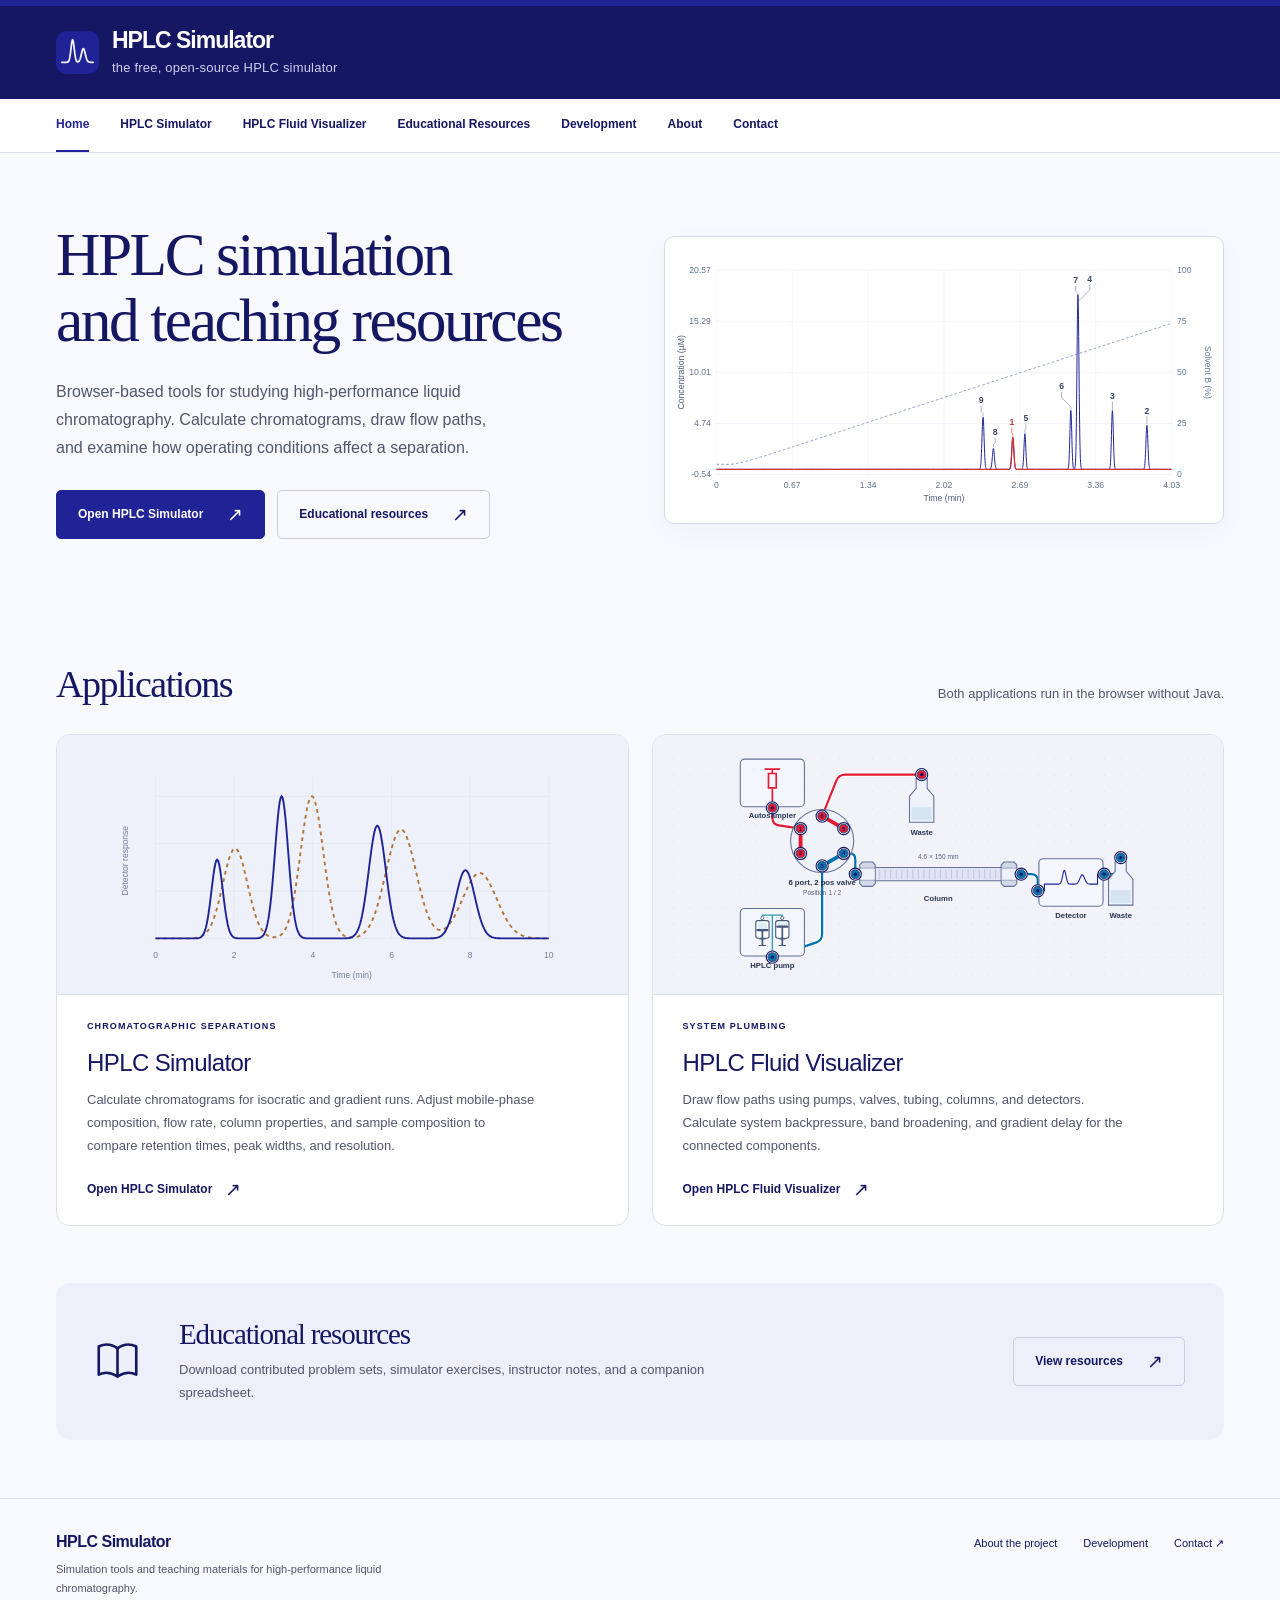
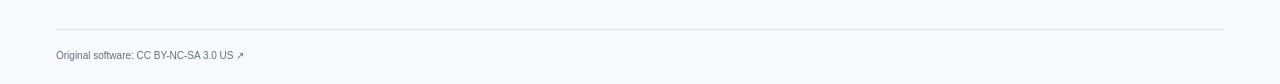
==== commit 3589e7d0: "Use actual six-port injection example for Home illustration" ====
--- a/public/index.html
+++ b/public/index.html
@@ -1,20 +1,11 @@
 <!doctype html>
-<html lang="en"><head><meta charset="utf-8"><meta name="viewport" content="width=device-width, initial-scale=1"><meta name="description" content="Free HPLC simulation and education resources for students, educators, and scientists."><link rel="canonical" href="https://hplcsimulator.org/"><meta name="theme-color" content="#202396"><title>Home | HPLC Simulator</title><link rel="icon" href="assets/favicon.svg?v=6b6e14ec6e" type="image/svg+xml"><link rel="stylesheet" href="assets/site.css?v=927c0676a8"><script src="assets/site.js?v=9037c2415f" defer></script></head>
+<html lang="en"><head><meta charset="utf-8"><meta name="viewport" content="width=device-width, initial-scale=1"><meta name="description" content="Free HPLC simulation and education resources for students, educators, and scientists."><link rel="canonical" href="https://hplcsimulator.org/"><meta name="theme-color" content="#202396"><title>Home | HPLC Simulator</title><link rel="icon" href="assets/favicon.svg?v=6b6e14ec6e" type="image/svg+xml"><link rel="stylesheet" href="assets/site.css?v=10f4633397"><script src="assets/site.js?v=9037c2415f" defer></script></head>
 <body><a class="skip" href="#main">Skip to content</a><header class="header"><div class="wrap"><div class="masthead"><a href="index.html" class="brand" aria-label="HPLC Simulator home"><svg aria-hidden="true" viewBox="0 0 44 44" fill="none"><rect width="44" height="44" rx="11" fill="#202396"/><path d="M6.00 32.00 L6.25 32.00 L6.50 32.00 L6.75 32.00 L7.00 32.00 L7.25 32.00 L7.50 32.00 L7.75 32.00 L8.00 32.00 L8.25 32.00 L8.50 32.00 L8.75 32.00 L9.00 32.00 L9.25 32.00 L9.50 32.00 L9.75 32.00 L10.00 32.00 L10.25 31.99 L10.50 31.99 L10.75 31.98 L11.00 31.97 L11.25 31.95 L11.50 31.91 L11.75 31.85 L12.00 31.77 L12.25 31.64 L12.50 31.44 L12.75 31.17 L13.00 30.78 L13.25 30.26 L13.50 29.58 L13.75 28.69 L14.00 27.60 L14.25 26.26 L14.50 24.70 L14.75 22.92 L15.00 20.97 L15.25 18.89 L15.50 16.79 L15.75 14.74 L16.00 12.86 L16.25 11.26 L16.50 10.03 L16.75 9.26 L17.00 9.00 L17.25 9.26 L17.50 10.03 L17.75 11.26 L18.00 12.86 L18.25 14.74 L18.50 16.78 L18.75 18.89 L19.00 20.97 L19.25 22.92 L19.50 24.70 L19.75 26.26 L20.00 27.59 L20.25 28.69 L20.50 29.56 L20.75 30.24 L21.00 30.75 L21.25 31.12 L21.50 31.37 L21.75 31.53 L22.00 31.61 L22.25 31.63 L22.50 31.59 L22.75 31.50 L23.00 31.35 L23.25 31.15 L23.50 30.88 L23.75 30.53 L24.00 30.10 L24.25 29.58 L24.50 28.97 L24.75 28.26 L25.00 27.45 L25.25 26.56 L25.50 25.59 L25.75 24.56 L26.00 23.51 L26.25 22.45 L26.50 21.43 L26.75 20.48 L27.00 19.65 L27.25 18.95 L27.50 18.43 L27.75 18.11 L28.00 18.00 L28.25 18.11 L28.50 18.43 L28.75 18.95 L29.00 19.65 L29.25 20.48 L29.50 21.43 L29.75 22.45 L30.00 23.51 L30.25 24.56 L30.50 25.59 L30.75 26.56 L31.00 27.45 L31.25 28.26 L31.50 28.97 L31.75 29.59 L32.00 30.11 L32.25 30.54 L32.50 30.89 L32.75 31.17 L33.00 31.38 L33.25 31.55 L33.50 31.68 L33.75 31.78 L34.00 31.84 L34.25 31.89 L34.50 31.93 L34.75 31.95 L35.00 31.97 L35.25 31.98 L35.50 31.99 L35.75 31.99 L36.00 32.00 L36.25 32.00 L36.50 32.00 L36.75 32.00 L37.00 32.00 L37.25 32.00 L37.50 32.00 L37.75 32.00 L38.00 32.00" stroke="#f1f3ff" stroke-width="1.8" stroke-linecap="round" stroke-linejoin="round"/></svg><span><strong>HPLC Simulator</strong><small>the free, open-source HPLC simulator</small></span></a><button class="menu-toggle" aria-expanded="false" aria-controls="main-nav">Menu ☰</button></div></div><div class="nav-band"><div class="wrap"><nav id="main-nav" class="nav" aria-label="Main navigation"><a href="index.html" aria-current="page">Home</a><a href="simulator.html">HPLC Simulator</a><a href="fluid-visualizer.html">HPLC Fluid Visualizer</a><a href="resources.html">Educational Resources</a><a href="development.html">Development</a><a href="about.html">About</a><a href="contact.html">Contact</a></nav></div></div></header>
 <main id="main" class="wrap"><section class="hero"><div><h1>HPLC simulation<br>and teaching resources</h1><p class="intro">Browser-based tools for studying high-performance liquid chromatography. Calculate chromatograms, draw flow paths, and examine how operating conditions affect a separation.</p><div class="actions"><a class="button" href="simulator.html">Open HPLC Simulator<span class="arrow" aria-hidden="true">↗</span></a><a class="button secondary" href="resources.html">Educational resources<span class="arrow" aria-hidden="true">↗</span></a></div></div>
 <figure class="hero-figure simulator-preview"><a class="preview-image-link" href="simulator.html" aria-label="Open the HPLC Simulator"><img src="assets/simulator-preview.svg?v=49b975aff4" width="1000" height="460" alt="HPLC Simulator gradient-elution chromatogram with numbered peaks, a red selected-compound trace, and increasing solvent B on the right axis." fetchpriority="high"></a></figure></section>
 <section class="section"><div class="section-top"><div><h2>Applications</h2></div><p>Both applications run in the browser without Java.</p></div><div class="tool-grid">
 <article class="tool-card"><div class="tool-art"><svg role="img" aria-label="Illustrative chromatogram comparing two separations; not simulated data" viewBox="0 0 480 248"><g stroke="#e0e5f3" stroke-width=".8"><path d="M43 52H460"/><path d="M43 102H460"/><path d="M43 152H460"/><path d="M43 202H460"/><path d="M43 32V202"/><path d="M126 32V202"/><path d="M209 32V202"/><path d="M292 32V202"/><path d="M375 32V202"/><path d="M458 32V202"/></g><g fill="#727e97" font-family="Arial,sans-serif" font-size="9"><text x="43" y="223" text-anchor="middle">0</text><text x="126" y="223" text-anchor="middle">2</text><text x="209" y="223" text-anchor="middle">4</text><text x="292" y="223" text-anchor="middle">6</text><text x="375" y="223" text-anchor="middle">8</text><text x="458" y="223" text-anchor="middle">10</text><text x="250" y="244" text-anchor="middle">Time (min)</text><text x="14" y="120" transform="rotate(-90 14 120)" text-anchor="middle">Detector response</text></g><polyline points="43,202.00 44,202.00 45,202.00 46,202.00 47,202.00 48,202.00 49,202.00 50,202.00 51,202.00 52,202.00 53,202.00 54,202.00 55,202.00 56,202.00 57,202.00 58,202.00 59,202.00 60,202.00 61,202.00 62,202.00 63,202.00 64,202.00 65,202.00 66,202.00 67,202.00 68,202.00 69,202.00 70,201.99 71,201.99 72,201.99 73,201.98 74,201.98 75,201.97 76,201.96 77,201.94 78,201.92 79,201.90 80,201.86 81,201.82 82,201.76 83,201.69 84,201.60 85,201.49 86,201.34 87,201.16 88,200.94 89,200.67 90,200.35 91,199.95 92,199.47 93,198.89 94,198.21 95,197.41 96,196.47 97,195.37 98,194.11 99,192.66 100,191.01 101,189.14 102,187.05 103,184.72 104,182.14 105,179.31 106,176.23 107,172.91 108,169.35 109,165.57 110,161.60 111,157.46 112,153.18 113,148.80 114,144.38 115,139.96 116,135.59 117,131.33 118,127.24 119,123.39 120,119.82 121,116.60 122,113.77 123,111.39 124,109.50 125,108.12 126,107.28 127,107.00 128,107.28 129,108.12 130,109.50 131,111.39 132,113.77 133,116.60 134,119.82 135,123.39 136,127.24 137,131.33 138,135.59 139,139.96 140,144.38 141,148.80 142,153.18 143,157.46 144,161.60 145,165.57 146,169.35 147,172.91 148,176.23 149,179.31 150,182.14 151,184.71 152,187.05 153,189.14 154,191.00 155,192.65 156,194.10 157,195.36 158,196.44 159,197.37 160,198.16 161,198.82 162,199.37 163,199.81 164,200.16 165,200.43 166,200.62 167,200.73 168,200.76 169,200.72 170,200.60 171,200.40 172,200.10 173,199.69 174,199.15 175,198.48 176,197.64 177,196.61 178,195.37 179,193.88 180,192.12 181,190.05 182,187.64 183,184.87 184,181.69 185,178.10 186,174.06 187,169.56 188,164.60 189,159.17 190,153.30 191,147.01 192,140.33 193,133.32 194,126.05 195,118.58 196,111.02 197,103.46 198,96.00 199,88.77 200,81.89 201,75.47 202,69.63 203,64.47 204,60.11 205,56.62 206,54.07 207,52.52 208,52.00 209,52.52 210,54.07 211,56.62 212,60.11 213,64.47 214,69.63 215,75.47 216,81.89 217,88.77 218,96.00 219,103.46 220,111.02 221,118.58 222,126.05 223,133.32 224,140.33 225,147.01 226,153.30 227,159.17 228,164.59 229,169.56 230,174.05 231,178.10 232,181.69 233,184.87 234,187.64 235,190.05 236,192.12 237,193.88 238,195.37 239,196.62 240,197.65 241,198.50 242,199.19 243,199.74 244,200.17 245,200.51 246,200.75 247,200.92 248,201.03 249,201.09 250,201.09 251,201.04 252,200.95 253,200.81 254,200.63 255,200.39 256,200.11 257,199.76 258,199.35 259,198.88 260,198.32 261,197.68 262,196.94 263,196.10 264,195.14 265,194.06 266,192.85 267,191.49 268,189.97 269,188.29 270,186.44 271,184.40 272,182.17 273,179.75 274,177.13 275,174.31 276,171.29 277,168.07 278,164.66 279,161.08 280,157.32 281,153.40 282,149.35 283,145.18 284,140.92 285,136.60 286,132.25 287,127.90 288,123.58 289,119.33 290,115.19 291,111.20 292,107.40 293,103.83 294,100.51 295,97.50 296,94.81 297,92.48 298,90.54 299,89.00 300,87.89 301,87.22 302,87.00 303,87.22 304,87.89 305,89.00 306,90.53 307,92.47 308,94.80 309,97.49 310,100.50 311,103.81 312,107.39 313,111.18 314,115.16 315,119.29 316,123.53 317,127.84 318,132.18 319,136.52 320,140.82 321,145.06 322,149.20 323,153.22 324,157.09 325,160.81 326,164.34 327,167.69 328,170.83 329,173.76 330,176.48 331,178.98 332,181.27 333,183.34 334,185.19 335,186.84 336,188.28 337,189.52 338,190.57 339,191.43 340,192.12 341,192.63 342,192.97 343,193.15 344,193.18 345,193.05 346,192.78 347,192.37 348,191.81 349,191.12 350,190.30 351,189.35 352,188.28 353,187.08 354,185.76 355,184.32 356,182.77 357,181.11 358,179.35 359,177.49 360,175.54 361,173.51 362,171.40 363,169.23 364,167.00 365,164.73 366,162.43 367,160.12 368,157.80 369,155.50 370,153.23 371,151.00 372,148.83 373,146.74 374,144.75 375,142.86 376,141.11 377,139.49 378,138.02 379,136.73 380,135.61 381,134.68 382,133.95 383,133.42 384,133.11 385,133.00 386,133.11 387,133.42 388,133.95 389,134.68 390,135.61 391,136.73 392,138.03 393,139.49 394,141.11 395,142.87 396,144.75 397,146.75 398,148.84 399,151.01 400,153.24 401,155.52 402,157.83 403,160.15 404,162.47 405,164.78 406,167.06 407,169.31 408,171.50 409,173.63 410,175.70 411,177.69 412,179.60 413,181.42 414,183.15 415,184.79 416,186.34 417,187.79 418,189.15 419,190.41 420,191.58 421,192.66 422,193.66 423,194.57 424,195.40 425,196.16 426,196.84 427,197.46 428,198.02 429,198.52 430,198.97 431,199.37 432,199.72 433,200.03 434,200.30 435,200.54 436,200.75 437,200.94 438,201.10 439,201.23 440,201.35 441,201.45 442,201.54 443,201.62 444,201.68 445,201.73 446,201.78 447,201.82 448,201.85 449,201.88 450,201.90 451,201.92 452,201.93 453,201.95 454,201.96 455,201.96 456,201.97 457,201.98 458,201.98" fill="none" stroke="#b57437" stroke-width="2" stroke-dasharray="4 4"/><polyline points="43,202.00 44,202.00 45,202.00 46,202.00 47,202.00 48,202.00 49,202.00 50,202.00 51,202.00 52,202.00 53,202.00 54,202.00 55,202.00 56,202.00 57,202.00 58,202.00 59,202.00 60,202.00 61,202.00 62,202.00 63,202.00 64,202.00 65,202.00 66,202.00 67,202.00 68,202.00 69,202.00 70,202.00 71,202.00 72,202.00 73,202.00 74,202.00 75,202.00 76,202.00 77,202.00 78,202.00 79,202.00 80,202.00 81,202.00 82,201.99 83,201.99 84,201.97 85,201.95 86,201.90 87,201.82 88,201.68 89,201.45 90,201.08 91,200.50 92,199.63 93,198.35 94,196.54 95,194.06 96,190.77 97,186.54 98,181.30 99,175.05 100,167.88 101,159.97 102,151.66 103,143.35 104,135.54 105,128.75 106,123.49 107,120.14 108,119.00 109,120.14 110,123.49 111,128.75 112,135.54 113,143.35 114,151.66 115,159.97 116,167.88 117,175.05 118,181.30 119,186.54 120,190.77 121,194.06 122,196.54 123,198.35 124,199.63 125,200.50 126,201.08 127,201.45 128,201.68 129,201.82 130,201.90 131,201.95 132,201.97 133,201.99 134,201.99 135,202.00 136,202.00 137,202.00 138,202.00 139,202.00 140,202.00 141,202.00 142,202.00 143,202.00 144,202.00 145,201.99 146,201.98 147,201.97 148,201.95 149,201.91 150,201.85 151,201.75 152,201.58 153,201.32 154,200.93 155,200.33 156,199.47 157,198.23 158,196.50 159,194.14 160,190.99 161,186.90 162,181.70 163,175.26 164,167.49 165,158.36 166,147.93 167,136.37 168,123.93 169,111.02 170,98.11 171,85.77 172,74.60 173,65.16 174,58.00 175,53.52 176,52.00 177,53.52 178,58.00 179,65.16 180,74.60 181,85.77 182,98.11 183,111.02 184,123.93 185,136.37 186,147.93 187,158.36 188,167.49 189,175.26 190,181.70 191,186.90 192,190.99 193,194.14 194,196.50 195,198.23 196,199.47 197,200.33 198,200.93 199,201.32 200,201.58 201,201.75 202,201.85 203,201.91 204,201.95 205,201.97 206,201.98 207,201.99 208,202.00 209,202.00 210,202.00 211,202.00 212,202.00 213,202.00 214,202.00 215,202.00 216,202.00 217,202.00 218,202.00 219,202.00 220,202.00 221,202.00 222,202.00 223,202.00 224,202.00 225,202.00 226,202.00 227,202.00 228,202.00 229,202.00 230,202.00 231,202.00 232,202.00 233,202.00 234,202.00 235,202.00 236,202.00 237,201.99 238,201.99 239,201.98 240,201.97 241,201.96 242,201.94 243,201.91 244,201.86 245,201.79 246,201.68 247,201.54 248,201.34 249,201.06 250,200.68 251,200.17 252,199.49 253,198.60 254,197.46 255,196.00 256,194.18 257,191.93 258,189.18 259,185.90 260,182.01 261,177.50 262,172.33 263,166.51 264,160.07 265,153.08 266,145.61 267,137.81 268,129.82 269,121.84 270,114.06 271,106.71 272,100.02 273,94.19 274,89.43 275,85.90 276,83.73 277,83.00 278,83.73 279,85.90 280,89.43 281,94.19 282,100.02 283,106.71 284,114.06 285,121.84 286,129.82 287,137.81 288,145.61 289,153.08 290,160.07 291,166.51 292,172.33 293,177.50 294,182.01 295,185.90 296,189.18 297,191.93 298,194.18 299,196.00 300,197.46 301,198.60 302,199.49 303,200.17 304,200.68 305,201.06 306,201.34 307,201.54 308,201.68 309,201.79 310,201.86 311,201.91 312,201.94 313,201.96 314,201.97 315,201.98 316,201.99 317,201.99 318,202.00 319,202.00 320,202.00 321,202.00 322,202.00 323,202.00 324,202.00 325,202.00 326,202.00 327,201.99 328,201.99 329,201.98 330,201.98 331,201.96 332,201.95 333,201.92 334,201.89 335,201.84 336,201.78 337,201.69 338,201.57 339,201.41 340,201.20 341,200.93 342,200.57 343,200.12 344,199.55 345,198.84 346,197.96 347,196.89 348,195.60 349,194.06 350,192.26 351,190.16 352,187.75 353,185.03 354,181.98 355,178.63 356,174.98 357,171.07 358,166.95 359,162.68 360,158.33 361,153.98 362,149.72 363,145.65 364,141.86 365,138.46 366,135.54 367,133.17 368,131.43 369,130.36 370,130.00 371,130.36 372,131.43 373,133.17 374,135.54 375,138.46 376,141.86 377,145.65 378,149.72 379,153.98 380,158.33 381,162.68 382,166.95 383,171.07 384,174.98 385,178.63 386,181.98 387,185.03 388,187.75 389,190.16 390,192.26 391,194.06 392,195.60 393,196.89 394,197.96 395,198.84 396,199.55 397,200.12 398,200.57 399,200.93 400,201.20 401,201.41 402,201.57 403,201.69 404,201.78 405,201.84 406,201.89 407,201.92 408,201.95 409,201.96 410,201.98 411,201.98 412,201.99 413,201.99 414,202.00 415,202.00 416,202.00 417,202.00 418,202.00 419,202.00 420,202.00 421,202.00 422,202.00 423,202.00 424,202.00 425,202.00 426,202.00 427,202.00 428,202.00 429,202.00 430,202.00 431,202.00 432,202.00 433,202.00 434,202.00 435,202.00 436,202.00 437,202.00 438,202.00 439,202.00 440,202.00 441,202.00 442,202.00 443,202.00 444,202.00 445,202.00 446,202.00 447,202.00 448,202.00 449,202.00 450,202.00 451,202.00 452,202.00 453,202.00 454,202.00 455,202.00 456,202.00 457,202.00 458,202.00" fill="none" stroke="#202396" stroke-width="2" stroke-dasharray=""/></svg></div><div class="tool-copy"><div class="tag">Chromatographic separations</div><h3>HPLC Simulator</h3><p>Calculate chromatograms for isocratic and gradient runs. Adjust mobile-phase composition, flow rate, column properties, and sample composition to compare retention times, peak widths, and resolution.</p><a class="text-link" href="simulator.html">Open HPLC Simulator <span class="arrow" aria-hidden="true">↗</span></a></div></article>
-<article class="tool-card"><div class="tool-art sand"><svg xmlns="http://www.w3.org/2000/svg" role="img" aria-label="HPLC flow path with a twin-piston pump, six-port injection valve, column with end fittings, and detector displaying chromatographic peaks" viewBox="0 0 620 175">
-<defs><pattern id="fluid-preview-grid" width="20" height="20" patternUnits="userSpaceOnUse"><circle cx="10" cy="10" r=".7" fill="#b8c2d5"/></pattern></defs>
-<rect width="620" height="175" fill="url(#fluid-preview-grid)"/>
-<g fill="none" stroke="#0072b2" stroke-width="4" stroke-linecap="round" stroke-linejoin="round">
-<path d="M90 118v8q0 8 8 8h73q8 0 8-8V56q0-8 8-8h53"/>
-<path d="M265.98076211353316,63H282q8 0 8 8v-1q0 8 8 8h22"/>
-<path d="M480 78h8q8 0 8 8q0 5 5 5h9"/>
-<path d="M240 108v12q0 8 8 8h26q8 0 8-8V101q0-8-8-8h-8"/>
-</g>
-<g transform="translate(30 28)"><rect x="2" y="2" width="116" height="86" rx="8" fill="#f4f6fd" stroke="#657398" stroke-width="2"/><g aria-hidden="true" fill="none" stroke="#46567a" stroke-width="2" stroke-linecap="round" stroke-linejoin="round">
+<article class="tool-card"><div class="tool-art sand"><svg xmlns="http://www.w3.org/2000/svg" role="img" aria-label="Six-port injection valve example: autosampler and sample loop, HPLC pump, column, detector, and waste outlets" viewBox="-295 -290 770 425" font-family="Segoe UI,Arial,sans-serif"><defs><pattern id="fv-grid" width="30" height="30" patternUnits="userSpaceOnUse"><circle cx="0" cy="0" r="1" fill="#99a6bf"/></pattern></defs><rect x="-100000" y="-100000" width="200000" height="200000" fill="url(#fv-grid)"/><g data-tube="t0" aria-label="Tubing, 10 cm, 4 mil"><title>4 mil ID · 10 cm · 0.811 µL</title><path d="M-210 90 L-131.38419957660616 63.79473319220205 Q-120 60 -120 48 L-120 -18 Q-120 -30 -120 -42 L-120 -75" fill="none" stroke="#ffffff" stroke-width="8" stroke-linejoin="round" stroke-linecap="round"/><path d="M-210 90 L-131.38419957660616 63.79473319220205 Q-120 60 -120 48 L-120 -18 Q-120 -30 -120 -42 L-120 -75" fill="none" stroke="#0072b2" stroke-width="4" stroke-linejoin="round" stroke-linecap="round"/><path d="M-210 90 L-131.38419957660616 63.79473319220205 Q-120 60 -120 48 L-120 -18 Q-120 -30 -120 -42 L-120 -75" fill="none" stroke="transparent" stroke-width="16"/></g><g data-tube="t1" aria-label="Tubing, 10 cm, 4 mil"><title>4 mil ID · 10 cm · 0.811 µL</title><path d="M-159 -142.5 L-198.12769037562177 -148.254072114062 Q-210 -150 -210 -162 L-210 -180" fill="none" stroke="#ffffff" stroke-width="8" stroke-linejoin="round" stroke-linecap="round"/><path d="M-159 -142.5 L-198.12769037562177 -148.254072114062 Q-210 -150 -210 -162 L-210 -180" fill="none" stroke="#e61932" stroke-width="4" stroke-linejoin="round" stroke-linecap="round"/><path d="M-159 -142.5 L-198.12769037562177 -148.254072114062 Q-210 -150 -210 -162 L-210 -180" fill="none" stroke="transparent" stroke-width="16"/></g><g data-tube="t2" aria-label="Tubing, 61.7 cm, 4 mil"><title>4 mil ID · 61.7 cm · 5 µL</title><path d="M-159 -97.5 L-132 -97.5 Q-120 -97.5 -120 -109.5 L-120 -130.5 Q-120 -142.5 -108 -142.5 L-81 -142.5" fill="none" stroke="#ffffff" stroke-width="8" stroke-linejoin="round" stroke-linecap="round"/><path d="M-159 -97.5 L-132 -97.5 Q-120 -97.5 -120 -109.5 L-120 -130.5 Q-120 -142.5 -108 -142.5 L-81 -142.5" fill="none" stroke="#e61932" stroke-width="4" stroke-linejoin="round" stroke-linecap="round"/><path d="M-159 -97.5 L-132 -97.5 Q-120 -97.5 -120 -109.5 L-120 -130.5 Q-120 -142.5 -108 -142.5 L-81 -142.5" fill="none" stroke="transparent" stroke-width="16"/></g><g data-tube="t3" aria-label="Tubing, 10 cm, 4 mil"><title>4 mil ID · 10 cm · 0.811 µL</title><path d="M-81 -97.5 L-70.5 -97.5 Q-60 -97.5 -60 -87 L-60 -60" fill="none" stroke="#ffffff" stroke-width="8" stroke-linejoin="round" stroke-linecap="round"/><path d="M-81 -97.5 L-70.5 -97.5 Q-60 -97.5 -60 -87 L-60 -60" fill="none" stroke="#0072b2" stroke-width="4" stroke-linejoin="round" stroke-linecap="round"/><path d="M-81 -97.5 L-70.5 -97.5 Q-60 -97.5 -60 -87 L-60 -60" fill="none" stroke="transparent" stroke-width="16"/></g><g data-tube="t4" aria-label="Tubing, 10 cm, 4 mil"><title>4 mil ID · 10 cm · 0.811 µL</title><path d="M-120 -165 L-94.45668811624924 -228.8582797093769 Q-90 -240 -78 -240 L-72 -240 Q-60 -240 -48 -240 L60 -240" fill="none" stroke="#ffffff" stroke-width="8" stroke-linejoin="round" stroke-linecap="round"/><path d="M-120 -165 L-94.45668811624924 -228.8582797093769 Q-90 -240 -78 -240 L-72 -240 Q-60 -240 -48 -240 L60 -240" fill="none" stroke="#e61932" stroke-width="4" stroke-linejoin="round" stroke-linecap="round"/><path d="M-120 -165 L-94.45668811624924 -228.8582797093769 Q-90 -240 -78 -240 L-72 -240 Q-60 -240 -48 -240 L60 -240" fill="none" stroke="transparent" stroke-width="16"/></g><g data-tube="t5" aria-label="Tubing, 10 cm, 4 mil"><title>4 mil ID · 10 cm · 0.811 µL</title><path d="M240 -60 L258 -60 Q270 -60 270 -48 L270 -30" fill="none" stroke="#ffffff" stroke-width="8" stroke-linejoin="round" stroke-linecap="round"/><path d="M240 -60 L258 -60 Q270 -60 270 -48 L270 -30" fill="none" stroke="#0072b2" stroke-width="4" stroke-linejoin="round" stroke-linecap="round"/><path d="M240 -60 L258 -60 Q270 -60 270 -48 L270 -30" fill="none" stroke="transparent" stroke-width="16"/></g><g data-tube="t6" aria-label="Tubing, 10 cm, 4 mil"><title>4 mil ID · 10 cm · 0.811 µL</title><path d="M390 -60 L408 -60 Q420 -60 420 -72 L420 -90" fill="none" stroke="#ffffff" stroke-width="8" stroke-linejoin="round" stroke-linecap="round"/><path d="M390 -60 L408 -60 Q420 -60 420 -72 L420 -90" fill="none" stroke="#0072b2" stroke-width="4" stroke-linejoin="round" stroke-linecap="round"/><path d="M390 -60 L408 -60 Q420 -60 420 -72 L420 -90" fill="none" stroke="transparent" stroke-width="16"/></g><g class="part" data-part="p0" transform="translate(-270 0)" aria-label="HPLC pump, pump"><title>HPLC pump</title><rect x="2" y="2" width="116" height="86" rx="8" fill="#f4f6fd" stroke="#657398" stroke-width="2"/><g aria-hidden="true" fill="none" stroke="#46567a" stroke-width="2" stroke-linecap="round" stroke-linejoin="round">
     <path d="M42 24V14h36v10M60 14V90" stroke="#379bb7" stroke-width="2.5"/>
     <rect x="30" y="24" width="24" height="32" rx="4" fill="#fff"/>
       <path d="M34 28h16v13h-16Z" fill="#d9edf5" stroke="none"/>
@@ -27,13 +18,7 @@
       <path d="M78 37V68" stroke-width="3"/>
       <path d="M73 57h10M72 69h12"/>
       <path d="M75 19l3-4 3 4-3 4Z" fill="#fff" stroke-width="1.5"/>
-    </g></g>
-<circle cx="240" cy="78" r="39" fill="#f0f2fa" stroke="#657398" stroke-width="2"/>
-<path d="M240,48L265.98076211353316,63" stroke="#0072b2" stroke-width="7" stroke-linecap="round"/><path d="M265.98076211353316,93L240,108" stroke="#f58220" stroke-width="7" stroke-linecap="round"/><path d="M214.01923788646684,93L214.01923788646684,63" stroke="#f58220" stroke-width="7" stroke-linecap="round"/>
-<g transform="translate(320 48)"><path d="M0 30H160" stroke="#657398" stroke-width="4"/><rect x="22" y="18" width="116" height="24" rx="3" fill="#e0e4f5" stroke="#657398" stroke-width="2"/><path d="M44 21v18" stroke="#a6b0cd"/><path d="M54 21v18" stroke="#a6b0cd"/><path d="M64 21v18" stroke="#a6b0cd"/><path d="M74 21v18" stroke="#a6b0cd"/><path d="M84 21v18" stroke="#a6b0cd"/><path d="M94 21v18" stroke="#a6b0cd"/><path d="M104 21v18" stroke="#a6b0cd"/><path d="M114 21v18" stroke="#a6b0cd"/><path d="M8 13l5-5h18l5 5v34l-5 5h-18l-5-5Z" fill="#d2d9e9" stroke="#657398" stroke-width="2" stroke-linejoin="round"/><path d="M8 19h28v22h-28Z" fill="#eef1f8" stroke="#657398" stroke-width="1"/><path d="M124 13l5-5h18l5 5v34l-5 5h-18l-5-5Z" fill="#d2d9e9" stroke="#657398" stroke-width="2" stroke-linejoin="round"/><path d="M124 19h28v22h-28Z" fill="#eef1f8" stroke="#657398" stroke-width="1"/></g>
-<g transform="translate(510 43) scale(.8)"><rect x="2" y="2" width="116" height="86" rx="8" fill="#f4f6fd" stroke="#657398" stroke-width="2"/><path d="M0 60H12V48 L12 48.00 L13 48.00 L14 48.00 L15 48.00 L16 48.00 L17 48.00 L18 48.00 L19 48.00 L20 48.00 L21 48.00 L22 48.00 L23 48.00 L24 48.00 L25 48.00 L26 48.00 L27 48.00 L28 48.00 L29 48.00 L30 48.00 L31 48.00 L32 48.00 L33 48.00 L34 48.00 L35 48.00 L36 47.99 L37 47.97 L38 47.90 L39 47.72 L40 47.29 L41 46.36 L42 44.62 L43 41.77 L44 37.72 L45 32.84 L46 27.98 L47 24.35 L48 23.00 L49 24.35 L50 27.98 L51 32.84 L52 37.72 L53 41.77 L54 44.62 L55 46.36 L56 47.29 L57 47.72 L58 47.90 L59 47.97 L60 47.99 L61 48.00 L62 48.00 L63 48.00 L64 47.99 L65 47.98 L66 47.95 L67 47.90 L68 47.78 L69 47.57 L70 47.21 L71 46.61 L72 45.70 L73 44.40 L74 42.68 L75 40.56 L76 38.18 L77 35.75 L78 33.56 L79 31.92 L80 31.08 L81 31.17 L82 32.19 L83 33.96 L84 36.23 L85 38.67 L86 41.01 L87 43.05 L88 44.69 L89 45.91 L90 46.75 L91 47.30 L92 47.63 L93 47.81 L94 47.91 L95 47.96 L96 47.98 L97 47.99 L98 48.00 L99 48.00 L100 48.00 L101 48.00 L102 48.00 L103 48.00 L104 48.00 L105 48.00 L106 48.00 L107 48.00 L108 48.00 V30H120" stroke="#202396" stroke-width="2" fill="none" stroke-linejoin="round"/></g>
-<circle cx="90" cy="118" r="4" fill="#0072b2" stroke="white" stroke-width="1.5"/><circle cx="320" cy="78" r="4" fill="#0072b2" stroke="white" stroke-width="1.5"/><circle cx="480" cy="78" r="4" fill="#0072b2" stroke="white" stroke-width="1.5"/><circle cx="510" cy="91" r="4" fill="#0072b2" stroke="white" stroke-width="1.5"/><circle cx="240" cy="48" r="4" fill="#0072b2" stroke="white" stroke-width="1.5"/><circle cx="265.98076211353316" cy="63" r="4" fill="#0072b2" stroke="white" stroke-width="1.5"/><circle cx="265.98076211353316" cy="93" r="4" fill="#0072b2" stroke="white" stroke-width="1.5"/><circle cx="240" cy="108" r="4" fill="#0072b2" stroke="white" stroke-width="1.5"/><circle cx="214.01923788646684" cy="93" r="4" fill="#0072b2" stroke="white" stroke-width="1.5"/><circle cx="214.01923788646684" cy="63" r="4" fill="#0072b2" stroke="white" stroke-width="1.5"/>
-<g fill="#283451" font-family="Segoe UI,Arial,sans-serif" font-size="14" font-weight="600" text-anchor="middle"><text x="90" y="162">Pump</text><text x="240" y="162">Injection valve</text><text x="400" y="162">Column</text><text x="558" y="162">Detector</text></g></svg>
+    </g><text x="60" y="109" text-anchor="middle" font-size="14" font-weight="600" fill="#283451">HPLC pump</text></g><g class="part" data-part="p1" transform="translate(-180 -180)" aria-label="6 port, 2 pos valve, valve"><title>6 port, 2 pos valve — double-click to switch position</title><circle cx="60" cy="60" r="57" fill="#f0f2fa" stroke="#657398" stroke-width="2"/><path d="M21,37.5 L21,82.5" fill="none" stroke="#e61932" stroke-width="7" stroke-linecap="round"/><path d="M60,105 L99,82.5" fill="none" stroke="#0072b2" stroke-width="7" stroke-linecap="round"/><path d="M99,37.5 L60,15" fill="none" stroke="#e61932" stroke-width="7" stroke-linecap="round"/><text x="60" y="157" text-anchor="middle" font-size="12" fill="#56607a">Position 1 / 2</text><text x="60" y="139" text-anchor="middle" font-size="14" font-weight="600" fill="#283451">6 port, 2 pos valve</text></g><g class="part" data-part="p2" transform="translate(-270 -270)" aria-label="Autosampler, autosampler"><title>Autosampler</title><rect x="2" y="2" width="116" height="86" rx="8" fill="#f4f6fd" stroke="#657398" stroke-width="2"/><path d="M46 20h28M60 20v8m-7 0h14v26h-14Zm7 26V90" fill="none" stroke="#e61932" stroke-width="3"/><text x="60" y="109" text-anchor="middle" font-size="14" font-weight="600" fill="#283451">Autosampler</text></g><g class="part" data-part="p4" transform="translate(30 -240)" aria-label="Waste, waste"><title>Waste</title><path d="M20 7h20v18l12 14v47h-44V39l12-14Z" fill="#f0f3fc" stroke="#657398" stroke-width="2"/><path d="M12 59h36v23h-36Z" fill="#d5e4f1"/><text x="30" y="109" text-anchor="middle" font-size="14" font-weight="600" fill="#283451">Waste</text></g><g class="part" data-part="p10" transform="translate(-60 -90)" aria-label="Column, column"><title>Column</title><path d="M0 30H300" stroke="#657398" stroke-width="4"/><rect x="22" y="18" width="256" height="24" rx="3" fill="#e0e4f5" stroke="#657398" stroke-width="2"/><path d="M44 21v18" stroke="#a6b0cd"/><path d="M54 21v18" stroke="#a6b0cd"/><path d="M64 21v18" stroke="#a6b0cd"/><path d="M74 21v18" stroke="#a6b0cd"/><path d="M84 21v18" stroke="#a6b0cd"/><path d="M94 21v18" stroke="#a6b0cd"/><path d="M104 21v18" stroke="#a6b0cd"/><path d="M114 21v18" stroke="#a6b0cd"/><path d="M124 21v18" stroke="#a6b0cd"/><path d="M134 21v18" stroke="#a6b0cd"/><path d="M144 21v18" stroke="#a6b0cd"/><path d="M154 21v18" stroke="#a6b0cd"/><path d="M164 21v18" stroke="#a6b0cd"/><path d="M174 21v18" stroke="#a6b0cd"/><path d="M184 21v18" stroke="#a6b0cd"/><path d="M194 21v18" stroke="#a6b0cd"/><path d="M204 21v18" stroke="#a6b0cd"/><path d="M214 21v18" stroke="#a6b0cd"/><path d="M224 21v18" stroke="#a6b0cd"/><path d="M234 21v18" stroke="#a6b0cd"/><path d="M244 21v18" stroke="#a6b0cd"/><path d="M254 21v18" stroke="#a6b0cd"/><path d="M8 13l5-5h18l5 5v34l-5 5h-18l-5-5Z" fill="#d2d9e9" stroke="#657398" stroke-width="2" stroke-linejoin="round"/><path d="M8 19h28v22h-28Z" fill="#eef1f8" stroke="#657398" stroke-width="1"/><path d="M264 13l5-5h18l5 5v34l-5 5h-18l-5-5Z" fill="#d2d9e9" stroke="#657398" stroke-width="2" stroke-linejoin="round"/><path d="M264 19h28v22h-28Z" fill="#eef1f8" stroke="#657398" stroke-width="1"/><text x="150" y="2" text-anchor="middle" font-size="12" fill="#56607a">4.6 × 150 mm</text><text x="150" y="79" text-anchor="middle" font-size="14" font-weight="600" fill="#283451">Column</text></g><g class="part" data-part="p11" transform="translate(270 -90)" aria-label="Detector, detector"><title>Detector</title><rect x="2" y="2" width="116" height="86" rx="8" fill="#f4f6fd" stroke="#657398" stroke-width="2"/><path d="M0 60H12V48 L12 48.00 L13 48.00 L14 48.00 L15 48.00 L16 48.00 L17 48.00 L18 48.00 L19 48.00 L20 48.00 L21 48.00 L22 48.00 L23 48.00 L24 48.00 L25 48.00 L26 48.00 L27 48.00 L28 48.00 L29 48.00 L30 48.00 L31 48.00 L32 48.00 L33 48.00 L34 48.00 L35 48.00 L36 47.99 L37 47.97 L38 47.90 L39 47.72 L40 47.29 L41 46.36 L42 44.62 L43 41.77 L44 37.72 L45 32.84 L46 27.98 L47 24.35 L48 23.00 L49 24.35 L50 27.98 L51 32.84 L52 37.72 L53 41.77 L54 44.62 L55 46.36 L56 47.29 L57 47.72 L58 47.90 L59 47.97 L60 47.99 L61 48.00 L62 48.00 L63 48.00 L64 47.99 L65 47.98 L66 47.95 L67 47.90 L68 47.78 L69 47.57 L70 47.21 L71 46.61 L72 45.70 L73 44.40 L74 42.68 L75 40.56 L76 38.18 L77 35.75 L78 33.56 L79 31.92 L80 31.08 L81 31.17 L82 32.19 L83 33.96 L84 36.23 L85 38.67 L86 41.01 L87 43.05 L88 44.69 L89 45.91 L90 46.75 L91 47.30 L92 47.63 L93 47.81 L94 47.91 L95 47.96 L96 47.98 L97 47.99 L98 48.00 L99 48.00 L100 48.00 L101 48.00 L102 48.00 L103 48.00 L104 48.00 L105 48.00 L106 48.00 L107 48.00 L108 48.00 V30H120" stroke="#202396" stroke-width="2" fill="none" stroke-linejoin="round"/><text x="60" y="109" text-anchor="middle" font-size="14" font-weight="600" fill="#283451">Detector</text></g><g class="part" data-part="p12" transform="translate(390 -90)" aria-label="Waste, waste"><title>Waste</title><path d="M20 7h20v18l12 14v47h-44V39l12-14Z" fill="#f0f3fc" stroke="#657398" stroke-width="2"/><path d="M12 59h36v23h-36Z" fill="#d5e4f1"/><text x="30" y="109" text-anchor="middle" font-size="14" font-weight="600" fill="#283451">Waste</text></g><g data-port="0" data-owner="p0" data-connected="true" aria-label="HPLC pump, port 1"><title>Connected tubing — HPLC pump, port 1</title><circle cx="-210" cy="90" r="11" fill="white" stroke="#151763" stroke-width="2" pointer-events="none"/><circle class="port" cx="-210" cy="90" r="8" fill="#0072b2" stroke="#46567a" stroke-width="2"/><circle cx="-210" cy="90" r="3" fill="#151763" pointer-events="none"/></g><g data-port="0" data-owner="p1" data-connected="true" aria-label="6 port, 2 pos valve, port 1"><title>Connected tubing — 6 port, 2 pos valve, port 1</title><circle cx="-159" cy="-142.5" r="11" fill="white" stroke="#151763" stroke-width="2" pointer-events="none"/><circle class="port" cx="-159" cy="-142.5" r="8" fill="#e61932" stroke="#46567a" stroke-width="2"/><text x="-159" y="-139" text-anchor="middle" font-size="10" font-weight="600" fill="#151763" pointer-events="none">1</text></g><g data-port="1" data-owner="p1" data-connected="true" aria-label="6 port, 2 pos valve, port 2"><title>Connected tubing — 6 port, 2 pos valve, port 2</title><circle cx="-159" cy="-97.5" r="11" fill="white" stroke="#151763" stroke-width="2" pointer-events="none"/><circle class="port" cx="-159" cy="-97.5" r="8" fill="#e61932" stroke="#46567a" stroke-width="2"/><text x="-159" y="-94" text-anchor="middle" font-size="10" font-weight="600" fill="#151763" pointer-events="none">2</text></g><g data-port="2" data-owner="p1" data-connected="true" aria-label="6 port, 2 pos valve, port 3"><title>Connected tubing — 6 port, 2 pos valve, port 3</title><circle cx="-120" cy="-75" r="11" fill="white" stroke="#151763" stroke-width="2" pointer-events="none"/><circle class="port" cx="-120" cy="-75" r="8" fill="#0072b2" stroke="#46567a" stroke-width="2"/><text x="-120" y="-71.5" text-anchor="middle" font-size="10" font-weight="600" fill="#151763" pointer-events="none">3</text></g><g data-port="3" data-owner="p1" data-connected="true" aria-label="6 port, 2 pos valve, port 4"><title>Connected tubing — 6 port, 2 pos valve, port 4</title><circle cx="-81" cy="-97.5" r="11" fill="white" stroke="#151763" stroke-width="2" pointer-events="none"/><circle class="port" cx="-81" cy="-97.5" r="8" fill="#0072b2" stroke="#46567a" stroke-width="2"/><text x="-81" y="-94" text-anchor="middle" font-size="10" font-weight="600" fill="#151763" pointer-events="none">4</text></g><g data-port="4" data-owner="p1" data-connected="true" aria-label="6 port, 2 pos valve, port 5"><title>Connected tubing — 6 port, 2 pos valve, port 5</title><circle cx="-81" cy="-142.5" r="11" fill="white" stroke="#151763" stroke-width="2" pointer-events="none"/><circle class="port" cx="-81" cy="-142.5" r="8" fill="#e61932" stroke="#46567a" stroke-width="2"/><text x="-81" y="-139" text-anchor="middle" font-size="10" font-weight="600" fill="#151763" pointer-events="none">5</text></g><g data-port="5" data-owner="p1" data-connected="true" aria-label="6 port, 2 pos valve, port 6"><title>Connected tubing — 6 port, 2 pos valve, port 6</title><circle cx="-120" cy="-165" r="11" fill="white" stroke="#151763" stroke-width="2" pointer-events="none"/><circle class="port" cx="-120" cy="-165" r="8" fill="#e61932" stroke="#46567a" stroke-width="2"/><text x="-120" y="-161.5" text-anchor="middle" font-size="10" font-weight="600" fill="#151763" pointer-events="none">6</text></g><g data-port="0" data-owner="p2" data-connected="true" aria-label="Autosampler, port 1"><title>Connected tubing — Autosampler, port 1</title><circle cx="-210" cy="-180" r="11" fill="white" stroke="#151763" stroke-width="2" pointer-events="none"/><circle class="port" cx="-210" cy="-180" r="8" fill="#e61932" stroke="#46567a" stroke-width="2"/><circle cx="-210" cy="-180" r="3" fill="#151763" pointer-events="none"/></g><g data-port="0" data-owner="p4" data-connected="true" aria-label="Waste, port 1"><title>Connected tubing — Waste, port 1</title><circle cx="60" cy="-240" r="11" fill="white" stroke="#151763" stroke-width="2" pointer-events="none"/><circle class="port" cx="60" cy="-240" r="8" fill="#e61932" stroke="#46567a" stroke-width="2"/><circle cx="60" cy="-240" r="3" fill="#151763" pointer-events="none"/></g><g data-port="0" data-owner="p10" data-connected="true" aria-label="Column, port 1"><title>Connected tubing — Column, port 1</title><circle cx="-60" cy="-60" r="11" fill="white" stroke="#151763" stroke-width="2" pointer-events="none"/><circle class="port" cx="-60" cy="-60" r="8" fill="#0072b2" stroke="#46567a" stroke-width="2"/><circle cx="-60" cy="-60" r="3" fill="#151763" pointer-events="none"/></g><g data-port="1" data-owner="p10" data-connected="true" aria-label="Column, port 2"><title>Connected tubing — Column, port 2</title><circle cx="240" cy="-60" r="11" fill="white" stroke="#151763" stroke-width="2" pointer-events="none"/><circle class="port" cx="240" cy="-60" r="8" fill="#0072b2" stroke="#46567a" stroke-width="2"/><circle cx="240" cy="-60" r="3" fill="#151763" pointer-events="none"/></g><g data-port="0" data-owner="p11" data-connected="true" aria-label="Detector, port 1"><title>Connected tubing — Detector, port 1</title><circle cx="270" cy="-30" r="11" fill="white" stroke="#151763" stroke-width="2" pointer-events="none"/><circle class="port" cx="270" cy="-30" r="8" fill="#0072b2" stroke="#46567a" stroke-width="2"/><circle cx="270" cy="-30" r="3" fill="#151763" pointer-events="none"/></g><g data-port="1" data-owner="p11" data-connected="true" aria-label="Detector, port 2"><title>Connected tubing — Detector, port 2</title><circle cx="390" cy="-60" r="11" fill="white" stroke="#151763" stroke-width="2" pointer-events="none"/><circle class="port" cx="390" cy="-60" r="8" fill="#0072b2" stroke="#46567a" stroke-width="2"/><circle cx="390" cy="-60" r="3" fill="#151763" pointer-events="none"/></g><g data-port="0" data-owner="p12" data-connected="true" aria-label="Waste, port 1"><title>Connected tubing — Waste, port 1</title><circle cx="420" cy="-90" r="11" fill="white" stroke="#151763" stroke-width="2" pointer-events="none"/><circle class="port" cx="420" cy="-90" r="8" fill="#0072b2" stroke="#46567a" stroke-width="2"/><circle cx="420" cy="-90" r="3" fill="#151763" pointer-events="none"/></g></svg>
 </div><div class="tool-copy"><div class="tag">System plumbing</div><h3>HPLC Fluid Visualizer</h3><p>Draw flow paths using pumps, valves, tubing, columns, and detectors. Calculate system backpressure, band broadening, and gradient delay for the connected components.</p><a class="text-link" href="fluid-visualizer.html">Open HPLC Fluid Visualizer <span class="arrow" aria-hidden="true">↗</span></a></div></article></div></section>
 <section class="learning-band"><div class="book-icon"><svg aria-hidden="true" width="45" height="45" viewBox="0 0 24 24" fill="none" stroke="currentColor" stroke-width="1.4" stroke-linecap="round" stroke-linejoin="round"><path d="M12 5C8 2 4 3 2 4v15c4-2 7-1 10 1 3-2 6-3 10-1V4c-2-1-6-2-10 1Z"/><path d="M12 5v15"/></svg></div><div><h2>Educational resources</h2><p>Download contributed problem sets, simulator exercises, instructor notes, and a companion spreadsheet.</p></div><a class="button secondary" href="resources.html">View resources<span class="arrow" aria-hidden="true">↗</span></a></section></main>
 <footer class="footer"><div class="wrap"><div class="footer-top"><div><a href="index.html" class="footer-brand" style="text-decoration:none">HPLC Simulator</a><p>Simulation tools and teaching materials for high-performance liquid chromatography.</p></div><div class="footer-links"><a href="about.html">About the project</a><a href="development.html">Development</a><a href="contact.html">Contact ↗</a></div></div><div class="footer-bottom"><span>Original software: <a href="https://creativecommons.org/licenses/by-nc-sa/3.0/us/">CC BY-NC-SA 3.0 US ↗</a></span></div></div></footer></body></html>
--- a/public/assets/site.css
+++ b/public/assets/site.css
@@ -32,3 +32,7 @@
 /* Actual gradient chromatogram from the simulator. */
 .hero-figure.simulator-preview{margin:0;padding:18px 8px;background:#fff;border:1px solid #d5daeb;border-radius:10px;box-shadow:0 8px 28px #20239608}
 .preview-image-link{display:block}.preview-image-link img{display:block;width:100%;height:auto}.preview-image-link:focus-visible{outline:3px solid #202396;outline-offset:2px}
+
+/* Give the complete injection-valve example room in the Home cards. */
+.tool-grid .tool-art{height:260px;padding:12px 18px}
+@media(max-width:780px){.tool-grid .tool-art{height:220px;padding:12px}}
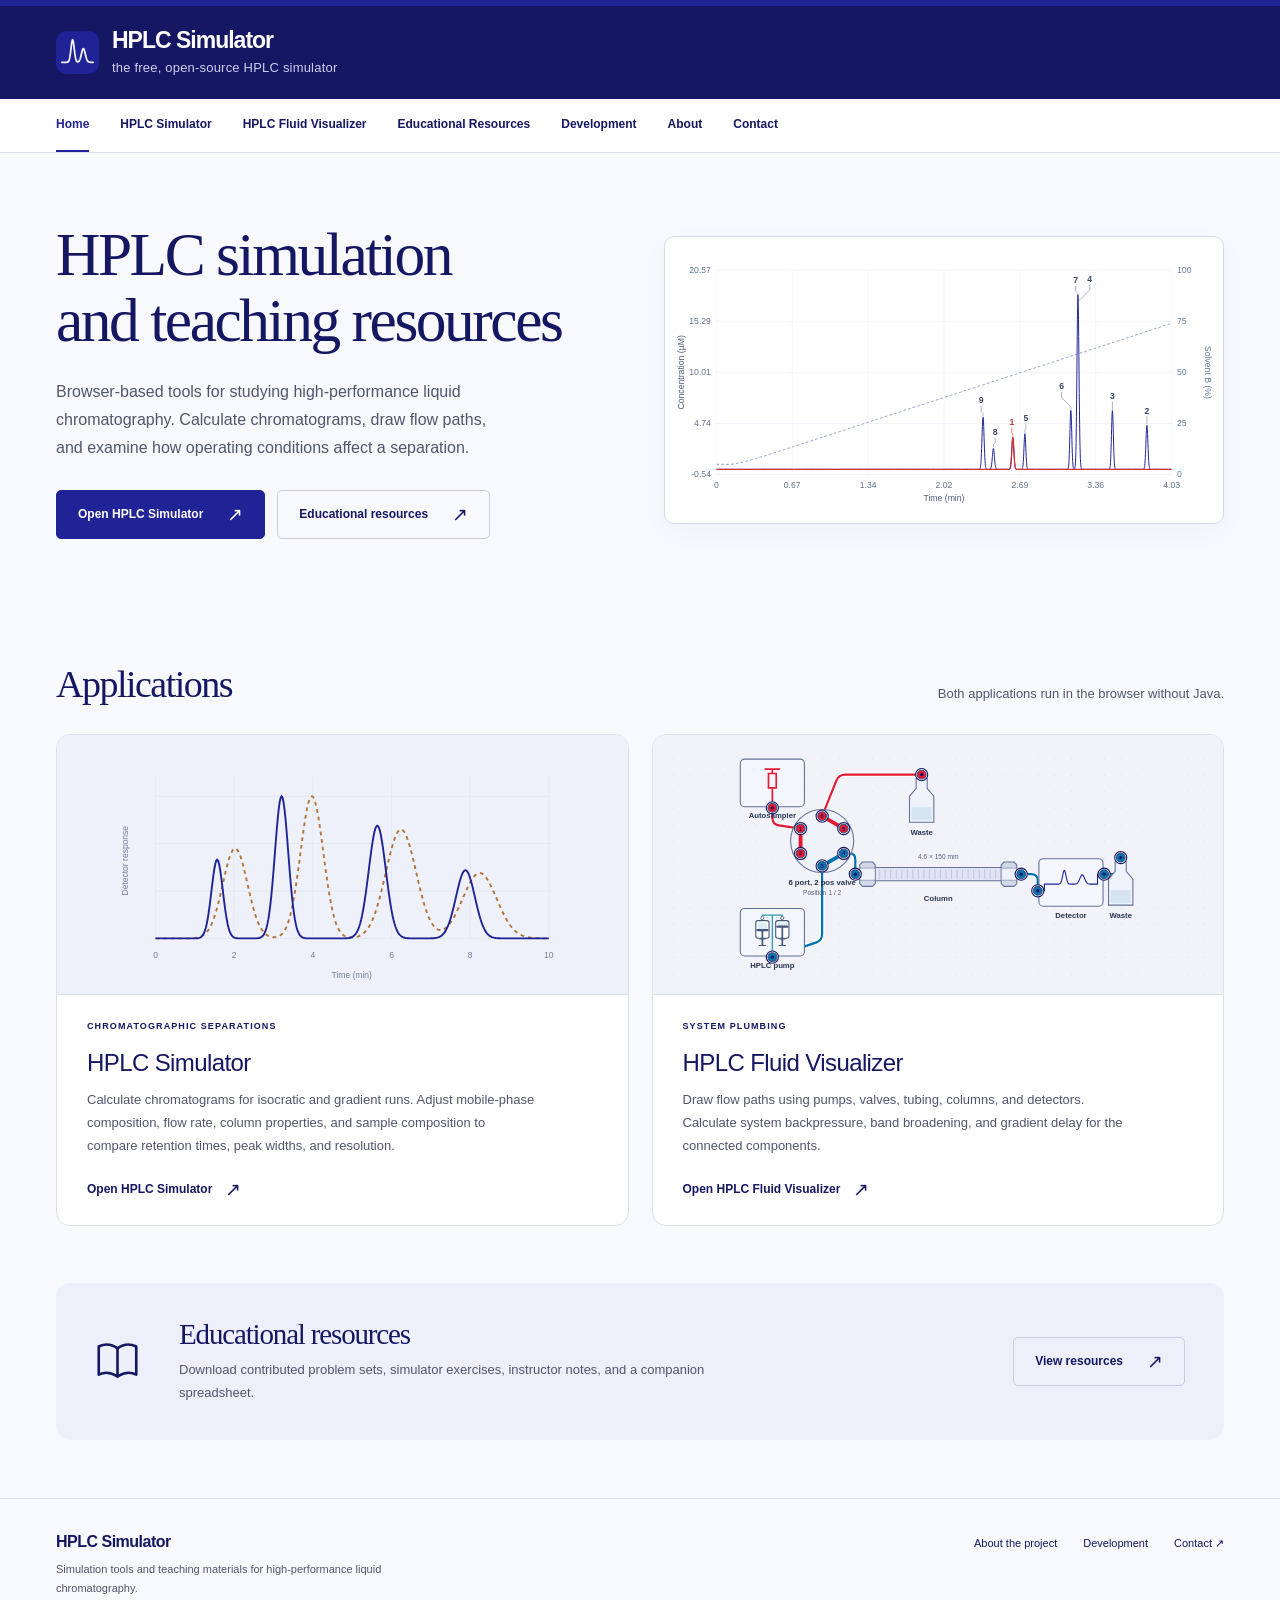
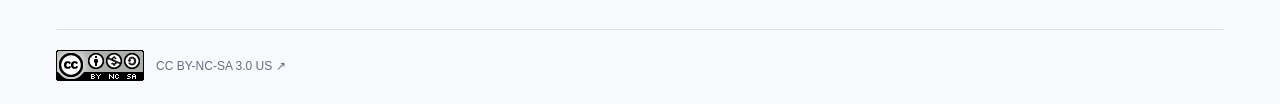
==== commit 1a0934ee: "Clarify current software license and add Creative Commons badge" ====
--- a/public/index.html
+++ b/public/index.html
@@ -1,5 +1,5 @@
 <!doctype html>
-<html lang="en"><head><meta charset="utf-8"><meta name="viewport" content="width=device-width, initial-scale=1"><meta name="description" content="Free HPLC simulation and education resources for students, educators, and scientists."><link rel="canonical" href="https://hplcsimulator.org/"><meta name="theme-color" content="#202396"><title>Home | HPLC Simulator</title><link rel="icon" href="assets/favicon.svg?v=6b6e14ec6e" type="image/svg+xml"><link rel="stylesheet" href="assets/site.css?v=10f4633397"><script src="assets/site.js?v=9037c2415f" defer></script></head>
+<html lang="en"><head><meta charset="utf-8"><meta name="viewport" content="width=device-width, initial-scale=1"><meta name="description" content="Free HPLC simulation and education resources for students, educators, and scientists."><link rel="canonical" href="https://hplcsimulator.org/"><meta name="theme-color" content="#202396"><title>Home | HPLC Simulator</title><link rel="icon" href="assets/favicon.svg?v=6b6e14ec6e" type="image/svg+xml"><link rel="stylesheet" href="assets/site.css?v=55e8dcbdf5"><script src="assets/site.js?v=9037c2415f" defer></script></head>
 <body><a class="skip" href="#main">Skip to content</a><header class="header"><div class="wrap"><div class="masthead"><a href="index.html" class="brand" aria-label="HPLC Simulator home"><svg aria-hidden="true" viewBox="0 0 44 44" fill="none"><rect width="44" height="44" rx="11" fill="#202396"/><path d="M6.00 32.00 L6.25 32.00 L6.50 32.00 L6.75 32.00 L7.00 32.00 L7.25 32.00 L7.50 32.00 L7.75 32.00 L8.00 32.00 L8.25 32.00 L8.50 32.00 L8.75 32.00 L9.00 32.00 L9.25 32.00 L9.50 32.00 L9.75 32.00 L10.00 32.00 L10.25 31.99 L10.50 31.99 L10.75 31.98 L11.00 31.97 L11.25 31.95 L11.50 31.91 L11.75 31.85 L12.00 31.77 L12.25 31.64 L12.50 31.44 L12.75 31.17 L13.00 30.78 L13.25 30.26 L13.50 29.58 L13.75 28.69 L14.00 27.60 L14.25 26.26 L14.50 24.70 L14.75 22.92 L15.00 20.97 L15.25 18.89 L15.50 16.79 L15.75 14.74 L16.00 12.86 L16.25 11.26 L16.50 10.03 L16.75 9.26 L17.00 9.00 L17.25 9.26 L17.50 10.03 L17.75 11.26 L18.00 12.86 L18.25 14.74 L18.50 16.78 L18.75 18.89 L19.00 20.97 L19.25 22.92 L19.50 24.70 L19.75 26.26 L20.00 27.59 L20.25 28.69 L20.50 29.56 L20.75 30.24 L21.00 30.75 L21.25 31.12 L21.50 31.37 L21.75 31.53 L22.00 31.61 L22.25 31.63 L22.50 31.59 L22.75 31.50 L23.00 31.35 L23.25 31.15 L23.50 30.88 L23.75 30.53 L24.00 30.10 L24.25 29.58 L24.50 28.97 L24.75 28.26 L25.00 27.45 L25.25 26.56 L25.50 25.59 L25.75 24.56 L26.00 23.51 L26.25 22.45 L26.50 21.43 L26.75 20.48 L27.00 19.65 L27.25 18.95 L27.50 18.43 L27.75 18.11 L28.00 18.00 L28.25 18.11 L28.50 18.43 L28.75 18.95 L29.00 19.65 L29.25 20.48 L29.50 21.43 L29.75 22.45 L30.00 23.51 L30.25 24.56 L30.50 25.59 L30.75 26.56 L31.00 27.45 L31.25 28.26 L31.50 28.97 L31.75 29.59 L32.00 30.11 L32.25 30.54 L32.50 30.89 L32.75 31.17 L33.00 31.38 L33.25 31.55 L33.50 31.68 L33.75 31.78 L34.00 31.84 L34.25 31.89 L34.50 31.93 L34.75 31.95 L35.00 31.97 L35.25 31.98 L35.50 31.99 L35.75 31.99 L36.00 32.00 L36.25 32.00 L36.50 32.00 L36.75 32.00 L37.00 32.00 L37.25 32.00 L37.50 32.00 L37.75 32.00 L38.00 32.00" stroke="#f1f3ff" stroke-width="1.8" stroke-linecap="round" stroke-linejoin="round"/></svg><span><strong>HPLC Simulator</strong><small>the free, open-source HPLC simulator</small></span></a><button class="menu-toggle" aria-expanded="false" aria-controls="main-nav">Menu ☰</button></div></div><div class="nav-band"><div class="wrap"><nav id="main-nav" class="nav" aria-label="Main navigation"><a href="index.html" aria-current="page">Home</a><a href="simulator.html">HPLC Simulator</a><a href="fluid-visualizer.html">HPLC Fluid Visualizer</a><a href="resources.html">Educational Resources</a><a href="development.html">Development</a><a href="about.html">About</a><a href="contact.html">Contact</a></nav></div></div></header>
 <main id="main" class="wrap"><section class="hero"><div><h1>HPLC simulation<br>and teaching resources</h1><p class="intro">Browser-based tools for studying high-performance liquid chromatography. Calculate chromatograms, draw flow paths, and examine how operating conditions affect a separation.</p><div class="actions"><a class="button" href="simulator.html">Open HPLC Simulator<span class="arrow" aria-hidden="true">↗</span></a><a class="button secondary" href="resources.html">Educational resources<span class="arrow" aria-hidden="true">↗</span></a></div></div>
 <figure class="hero-figure simulator-preview"><a class="preview-image-link" href="simulator.html" aria-label="Open the HPLC Simulator"><img src="assets/simulator-preview.svg?v=49b975aff4" width="1000" height="460" alt="HPLC Simulator gradient-elution chromatogram with numbered peaks, a red selected-compound trace, and increasing solvent B on the right axis." fetchpriority="high"></a></figure></section>
@@ -21,4 +21,4 @@
     </g><text x="60" y="109" text-anchor="middle" font-size="14" font-weight="600" fill="#283451">HPLC pump</text></g><g class="part" data-part="p1" transform="translate(-180 -180)" aria-label="6 port, 2 pos valve, valve"><title>6 port, 2 pos valve — double-click to switch position</title><circle cx="60" cy="60" r="57" fill="#f0f2fa" stroke="#657398" stroke-width="2"/><path d="M21,37.5 L21,82.5" fill="none" stroke="#e61932" stroke-width="7" stroke-linecap="round"/><path d="M60,105 L99,82.5" fill="none" stroke="#0072b2" stroke-width="7" stroke-linecap="round"/><path d="M99,37.5 L60,15" fill="none" stroke="#e61932" stroke-width="7" stroke-linecap="round"/><text x="60" y="157" text-anchor="middle" font-size="12" fill="#56607a">Position 1 / 2</text><text x="60" y="139" text-anchor="middle" font-size="14" font-weight="600" fill="#283451">6 port, 2 pos valve</text></g><g class="part" data-part="p2" transform="translate(-270 -270)" aria-label="Autosampler, autosampler"><title>Autosampler</title><rect x="2" y="2" width="116" height="86" rx="8" fill="#f4f6fd" stroke="#657398" stroke-width="2"/><path d="M46 20h28M60 20v8m-7 0h14v26h-14Zm7 26V90" fill="none" stroke="#e61932" stroke-width="3"/><text x="60" y="109" text-anchor="middle" font-size="14" font-weight="600" fill="#283451">Autosampler</text></g><g class="part" data-part="p4" transform="translate(30 -240)" aria-label="Waste, waste"><title>Waste</title><path d="M20 7h20v18l12 14v47h-44V39l12-14Z" fill="#f0f3fc" stroke="#657398" stroke-width="2"/><path d="M12 59h36v23h-36Z" fill="#d5e4f1"/><text x="30" y="109" text-anchor="middle" font-size="14" font-weight="600" fill="#283451">Waste</text></g><g class="part" data-part="p10" transform="translate(-60 -90)" aria-label="Column, column"><title>Column</title><path d="M0 30H300" stroke="#657398" stroke-width="4"/><rect x="22" y="18" width="256" height="24" rx="3" fill="#e0e4f5" stroke="#657398" stroke-width="2"/><path d="M44 21v18" stroke="#a6b0cd"/><path d="M54 21v18" stroke="#a6b0cd"/><path d="M64 21v18" stroke="#a6b0cd"/><path d="M74 21v18" stroke="#a6b0cd"/><path d="M84 21v18" stroke="#a6b0cd"/><path d="M94 21v18" stroke="#a6b0cd"/><path d="M104 21v18" stroke="#a6b0cd"/><path d="M114 21v18" stroke="#a6b0cd"/><path d="M124 21v18" stroke="#a6b0cd"/><path d="M134 21v18" stroke="#a6b0cd"/><path d="M144 21v18" stroke="#a6b0cd"/><path d="M154 21v18" stroke="#a6b0cd"/><path d="M164 21v18" stroke="#a6b0cd"/><path d="M174 21v18" stroke="#a6b0cd"/><path d="M184 21v18" stroke="#a6b0cd"/><path d="M194 21v18" stroke="#a6b0cd"/><path d="M204 21v18" stroke="#a6b0cd"/><path d="M214 21v18" stroke="#a6b0cd"/><path d="M224 21v18" stroke="#a6b0cd"/><path d="M234 21v18" stroke="#a6b0cd"/><path d="M244 21v18" stroke="#a6b0cd"/><path d="M254 21v18" stroke="#a6b0cd"/><path d="M8 13l5-5h18l5 5v34l-5 5h-18l-5-5Z" fill="#d2d9e9" stroke="#657398" stroke-width="2" stroke-linejoin="round"/><path d="M8 19h28v22h-28Z" fill="#eef1f8" stroke="#657398" stroke-width="1"/><path d="M264 13l5-5h18l5 5v34l-5 5h-18l-5-5Z" fill="#d2d9e9" stroke="#657398" stroke-width="2" stroke-linejoin="round"/><path d="M264 19h28v22h-28Z" fill="#eef1f8" stroke="#657398" stroke-width="1"/><text x="150" y="2" text-anchor="middle" font-size="12" fill="#56607a">4.6 × 150 mm</text><text x="150" y="79" text-anchor="middle" font-size="14" font-weight="600" fill="#283451">Column</text></g><g class="part" data-part="p11" transform="translate(270 -90)" aria-label="Detector, detector"><title>Detector</title><rect x="2" y="2" width="116" height="86" rx="8" fill="#f4f6fd" stroke="#657398" stroke-width="2"/><path d="M0 60H12V48 L12 48.00 L13 48.00 L14 48.00 L15 48.00 L16 48.00 L17 48.00 L18 48.00 L19 48.00 L20 48.00 L21 48.00 L22 48.00 L23 48.00 L24 48.00 L25 48.00 L26 48.00 L27 48.00 L28 48.00 L29 48.00 L30 48.00 L31 48.00 L32 48.00 L33 48.00 L34 48.00 L35 48.00 L36 47.99 L37 47.97 L38 47.90 L39 47.72 L40 47.29 L41 46.36 L42 44.62 L43 41.77 L44 37.72 L45 32.84 L46 27.98 L47 24.35 L48 23.00 L49 24.35 L50 27.98 L51 32.84 L52 37.72 L53 41.77 L54 44.62 L55 46.36 L56 47.29 L57 47.72 L58 47.90 L59 47.97 L60 47.99 L61 48.00 L62 48.00 L63 48.00 L64 47.99 L65 47.98 L66 47.95 L67 47.90 L68 47.78 L69 47.57 L70 47.21 L71 46.61 L72 45.70 L73 44.40 L74 42.68 L75 40.56 L76 38.18 L77 35.75 L78 33.56 L79 31.92 L80 31.08 L81 31.17 L82 32.19 L83 33.96 L84 36.23 L85 38.67 L86 41.01 L87 43.05 L88 44.69 L89 45.91 L90 46.75 L91 47.30 L92 47.63 L93 47.81 L94 47.91 L95 47.96 L96 47.98 L97 47.99 L98 48.00 L99 48.00 L100 48.00 L101 48.00 L102 48.00 L103 48.00 L104 48.00 L105 48.00 L106 48.00 L107 48.00 L108 48.00 V30H120" stroke="#202396" stroke-width="2" fill="none" stroke-linejoin="round"/><text x="60" y="109" text-anchor="middle" font-size="14" font-weight="600" fill="#283451">Detector</text></g><g class="part" data-part="p12" transform="translate(390 -90)" aria-label="Waste, waste"><title>Waste</title><path d="M20 7h20v18l12 14v47h-44V39l12-14Z" fill="#f0f3fc" stroke="#657398" stroke-width="2"/><path d="M12 59h36v23h-36Z" fill="#d5e4f1"/><text x="30" y="109" text-anchor="middle" font-size="14" font-weight="600" fill="#283451">Waste</text></g><g data-port="0" data-owner="p0" data-connected="true" aria-label="HPLC pump, port 1"><title>Connected tubing — HPLC pump, port 1</title><circle cx="-210" cy="90" r="11" fill="white" stroke="#151763" stroke-width="2" pointer-events="none"/><circle class="port" cx="-210" cy="90" r="8" fill="#0072b2" stroke="#46567a" stroke-width="2"/><circle cx="-210" cy="90" r="3" fill="#151763" pointer-events="none"/></g><g data-port="0" data-owner="p1" data-connected="true" aria-label="6 port, 2 pos valve, port 1"><title>Connected tubing — 6 port, 2 pos valve, port 1</title><circle cx="-159" cy="-142.5" r="11" fill="white" stroke="#151763" stroke-width="2" pointer-events="none"/><circle class="port" cx="-159" cy="-142.5" r="8" fill="#e61932" stroke="#46567a" stroke-width="2"/><text x="-159" y="-139" text-anchor="middle" font-size="10" font-weight="600" fill="#151763" pointer-events="none">1</text></g><g data-port="1" data-owner="p1" data-connected="true" aria-label="6 port, 2 pos valve, port 2"><title>Connected tubing — 6 port, 2 pos valve, port 2</title><circle cx="-159" cy="-97.5" r="11" fill="white" stroke="#151763" stroke-width="2" pointer-events="none"/><circle class="port" cx="-159" cy="-97.5" r="8" fill="#e61932" stroke="#46567a" stroke-width="2"/><text x="-159" y="-94" text-anchor="middle" font-size="10" font-weight="600" fill="#151763" pointer-events="none">2</text></g><g data-port="2" data-owner="p1" data-connected="true" aria-label="6 port, 2 pos valve, port 3"><title>Connected tubing — 6 port, 2 pos valve, port 3</title><circle cx="-120" cy="-75" r="11" fill="white" stroke="#151763" stroke-width="2" pointer-events="none"/><circle class="port" cx="-120" cy="-75" r="8" fill="#0072b2" stroke="#46567a" stroke-width="2"/><text x="-120" y="-71.5" text-anchor="middle" font-size="10" font-weight="600" fill="#151763" pointer-events="none">3</text></g><g data-port="3" data-owner="p1" data-connected="true" aria-label="6 port, 2 pos valve, port 4"><title>Connected tubing — 6 port, 2 pos valve, port 4</title><circle cx="-81" cy="-97.5" r="11" fill="white" stroke="#151763" stroke-width="2" pointer-events="none"/><circle class="port" cx="-81" cy="-97.5" r="8" fill="#0072b2" stroke="#46567a" stroke-width="2"/><text x="-81" y="-94" text-anchor="middle" font-size="10" font-weight="600" fill="#151763" pointer-events="none">4</text></g><g data-port="4" data-owner="p1" data-connected="true" aria-label="6 port, 2 pos valve, port 5"><title>Connected tubing — 6 port, 2 pos valve, port 5</title><circle cx="-81" cy="-142.5" r="11" fill="white" stroke="#151763" stroke-width="2" pointer-events="none"/><circle class="port" cx="-81" cy="-142.5" r="8" fill="#e61932" stroke="#46567a" stroke-width="2"/><text x="-81" y="-139" text-anchor="middle" font-size="10" font-weight="600" fill="#151763" pointer-events="none">5</text></g><g data-port="5" data-owner="p1" data-connected="true" aria-label="6 port, 2 pos valve, port 6"><title>Connected tubing — 6 port, 2 pos valve, port 6</title><circle cx="-120" cy="-165" r="11" fill="white" stroke="#151763" stroke-width="2" pointer-events="none"/><circle class="port" cx="-120" cy="-165" r="8" fill="#e61932" stroke="#46567a" stroke-width="2"/><text x="-120" y="-161.5" text-anchor="middle" font-size="10" font-weight="600" fill="#151763" pointer-events="none">6</text></g><g data-port="0" data-owner="p2" data-connected="true" aria-label="Autosampler, port 1"><title>Connected tubing — Autosampler, port 1</title><circle cx="-210" cy="-180" r="11" fill="white" stroke="#151763" stroke-width="2" pointer-events="none"/><circle class="port" cx="-210" cy="-180" r="8" fill="#e61932" stroke="#46567a" stroke-width="2"/><circle cx="-210" cy="-180" r="3" fill="#151763" pointer-events="none"/></g><g data-port="0" data-owner="p4" data-connected="true" aria-label="Waste, port 1"><title>Connected tubing — Waste, port 1</title><circle cx="60" cy="-240" r="11" fill="white" stroke="#151763" stroke-width="2" pointer-events="none"/><circle class="port" cx="60" cy="-240" r="8" fill="#e61932" stroke="#46567a" stroke-width="2"/><circle cx="60" cy="-240" r="3" fill="#151763" pointer-events="none"/></g><g data-port="0" data-owner="p10" data-connected="true" aria-label="Column, port 1"><title>Connected tubing — Column, port 1</title><circle cx="-60" cy="-60" r="11" fill="white" stroke="#151763" stroke-width="2" pointer-events="none"/><circle class="port" cx="-60" cy="-60" r="8" fill="#0072b2" stroke="#46567a" stroke-width="2"/><circle cx="-60" cy="-60" r="3" fill="#151763" pointer-events="none"/></g><g data-port="1" data-owner="p10" data-connected="true" aria-label="Column, port 2"><title>Connected tubing — Column, port 2</title><circle cx="240" cy="-60" r="11" fill="white" stroke="#151763" stroke-width="2" pointer-events="none"/><circle class="port" cx="240" cy="-60" r="8" fill="#0072b2" stroke="#46567a" stroke-width="2"/><circle cx="240" cy="-60" r="3" fill="#151763" pointer-events="none"/></g><g data-port="0" data-owner="p11" data-connected="true" aria-label="Detector, port 1"><title>Connected tubing — Detector, port 1</title><circle cx="270" cy="-30" r="11" fill="white" stroke="#151763" stroke-width="2" pointer-events="none"/><circle class="port" cx="270" cy="-30" r="8" fill="#0072b2" stroke="#46567a" stroke-width="2"/><circle cx="270" cy="-30" r="3" fill="#151763" pointer-events="none"/></g><g data-port="1" data-owner="p11" data-connected="true" aria-label="Detector, port 2"><title>Connected tubing — Detector, port 2</title><circle cx="390" cy="-60" r="11" fill="white" stroke="#151763" stroke-width="2" pointer-events="none"/><circle class="port" cx="390" cy="-60" r="8" fill="#0072b2" stroke="#46567a" stroke-width="2"/><circle cx="390" cy="-60" r="3" fill="#151763" pointer-events="none"/></g><g data-port="0" data-owner="p12" data-connected="true" aria-label="Waste, port 1"><title>Connected tubing — Waste, port 1</title><circle cx="420" cy="-90" r="11" fill="white" stroke="#151763" stroke-width="2" pointer-events="none"/><circle class="port" cx="420" cy="-90" r="8" fill="#0072b2" stroke="#46567a" stroke-width="2"/><circle cx="420" cy="-90" r="3" fill="#151763" pointer-events="none"/></g></svg>
 </div><div class="tool-copy"><div class="tag">System plumbing</div><h3>HPLC Fluid Visualizer</h3><p>Draw flow paths using pumps, valves, tubing, columns, and detectors. Calculate system backpressure, band broadening, and gradient delay for the connected components.</p><a class="text-link" href="fluid-visualizer.html">Open HPLC Fluid Visualizer <span class="arrow" aria-hidden="true">↗</span></a></div></article></div></section>
 <section class="learning-band"><div class="book-icon"><svg aria-hidden="true" width="45" height="45" viewBox="0 0 24 24" fill="none" stroke="currentColor" stroke-width="1.4" stroke-linecap="round" stroke-linejoin="round"><path d="M12 5C8 2 4 3 2 4v15c4-2 7-1 10 1 3-2 6-3 10-1V4c-2-1-6-2-10 1Z"/><path d="M12 5v15"/></svg></div><div><h2>Educational resources</h2><p>Download contributed problem sets, simulator exercises, instructor notes, and a companion spreadsheet.</p></div><a class="button secondary" href="resources.html">View resources<span class="arrow" aria-hidden="true">↗</span></a></section></main>
-<footer class="footer"><div class="wrap"><div class="footer-top"><div><a href="index.html" class="footer-brand" style="text-decoration:none">HPLC Simulator</a><p>Simulation tools and teaching materials for high-performance liquid chromatography.</p></div><div class="footer-links"><a href="about.html">About the project</a><a href="development.html">Development</a><a href="contact.html">Contact ↗</a></div></div><div class="footer-bottom"><span>Original software: <a href="https://creativecommons.org/licenses/by-nc-sa/3.0/us/">CC BY-NC-SA 3.0 US ↗</a></span></div></div></footer></body></html>+<footer class="footer"><div class="wrap"><div class="footer-top"><div><a href="index.html" class="footer-brand" style="text-decoration:none">HPLC Simulator</a><p>Simulation tools and teaching materials for high-performance liquid chromatography.</p></div><div class="footer-links"><a href="about.html">About the project</a><a href="development.html">Development</a><a href="contact.html">Contact ↗</a></div></div><div class="footer-bottom"><a class="license-link" rel="license" href="https://creativecommons.org/licenses/by-nc-sa/3.0/us/"><img src="assets/cc-by-nc-sa.png" width="88" height="31" alt="Creative Commons Attribution–NonCommercial–ShareAlike"><span>CC BY-NC-SA 3.0 US ↗</span></a></div></div></footer></body></html>
--- a/public/assets/site.css
+++ b/public/assets/site.css
@@ -36,3 +36,5 @@
 /* Give the complete injection-valve example room in the Home cards. */
 .tool-grid .tool-art{height:260px;padding:12px 18px}
 @media(max-width:780px){.tool-grid .tool-art{height:220px;padding:12px}}
+
+.license-link{display:inline-flex;align-items:center;flex-wrap:wrap;gap:12px;font-size:12px}.license-link img{display:block;width:88px;height:31px;flex-shrink:0}
